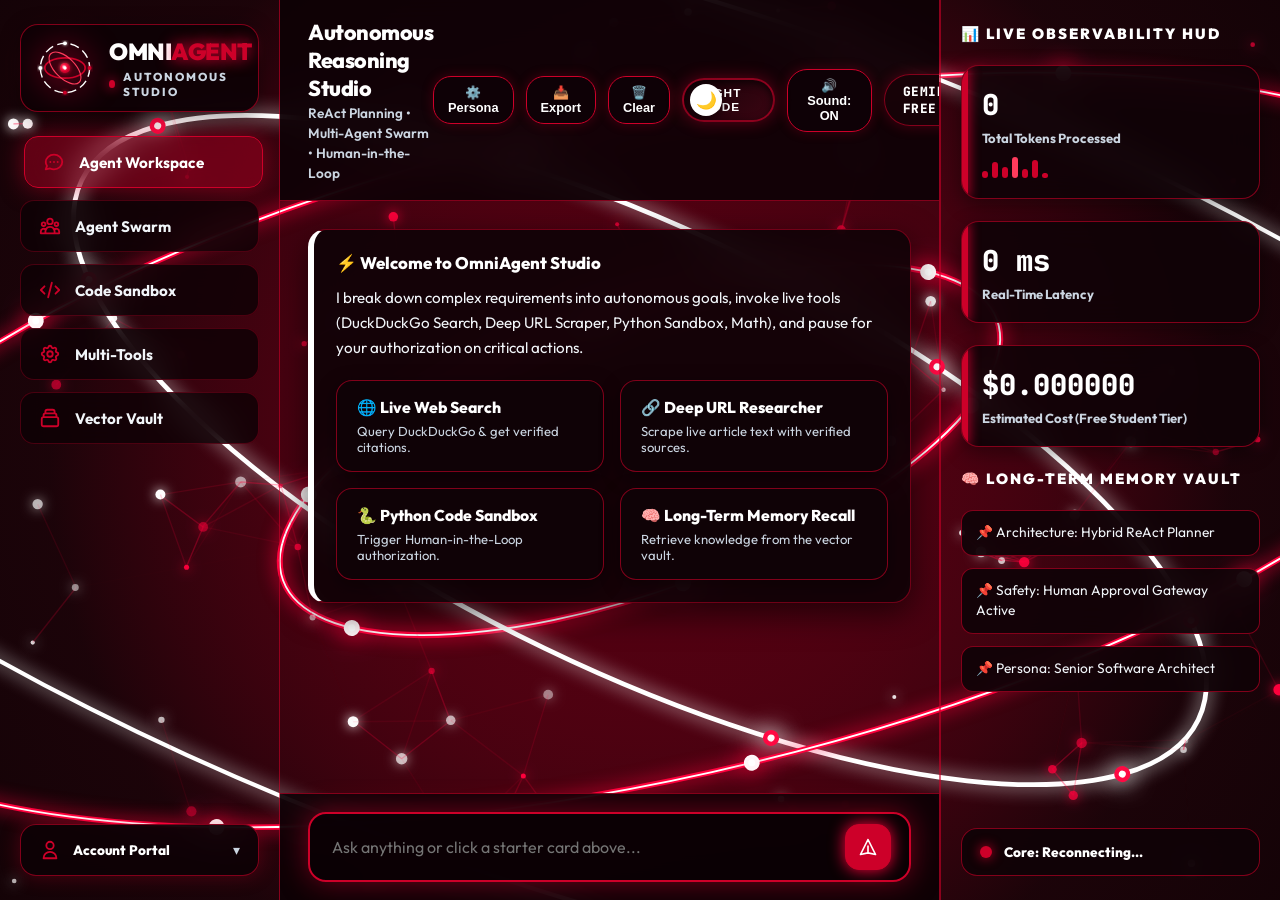
==== static/index.html @ 6c9639a3 "feat: separate dedicated login/signup pages, protect logo text, and add sidebar account popover" ====
<!DOCTYPE html>
<html lang="en">
<head>
    <meta charset="UTF-8">
    <meta name="viewport" content="width=device-width, initial-scale=1.0, maximum-scale=1.0, user-scalable=no">
    <title>OmniAgent — Autonomous Agentic Studio</title>
    <meta name="description" content="Next-Gen Autonomous Agentic AI Workspace in Cherry Red & Pure White">
    <link rel="preconnect" href="https://fonts.googleapis.com">
    <link rel="preconnect" href="https://fonts.gstatic.com" crossorigin>
    <link href="https://fonts.googleapis.com/css2?family=Inter:wght@400;500;600;700&family=JetBrains+Mono:wght@500;700&family=Outfit:wght@600;700;800;900&display=swap" rel="stylesheet">
    <link rel="stylesheet" href="/static/css/style.css">
</head>
<body>
    <div class="app-container">
        <!-- Left Sidebar Navigation -->
        <aside class="sidebar-nav" id="sidebar-nav">
            <div id="brand-logo-container" onclick="showSection('chat')" style="cursor:pointer;"></div>
            
            <ul class="nav-links">
                <li class="nav-item active" id="nav-chat" onclick="showSection('chat')">
                    <svg fill="none" stroke="currentColor" viewBox="0 0 24 24"><path stroke-linecap="round" stroke-linejoin="round" stroke-width="2" d="M8 12h.01M12 12h.01M16 12h.01M21 12c0 4.418-4.03 8-9 8a9.863 9.863 0 01-4.255-.949L3 20l1.395-3.72C3.512 15.042 3 13.574 3 12c0-4.418 4.03-8 9-8s9 3.582 9 8z"></path></svg>
                    <span>Agent Workspace</span>
                </li>
                <li class="nav-item" id="nav-swarm" onclick="showSection('swarm')">
                    <svg fill="none" stroke="currentColor" viewBox="0 0 24 24"><path stroke-linecap="round" stroke-linejoin="round" stroke-width="2" d="M17 20h5v-2a3 3 0 00-5.356-1.857M17 20H7m10 0v-2c0-.656-.126-1.283-.356-1.857M7 20H2v-2a3 3 0 015.356-1.857M7 20v-2c0-.656.126-1.283.356-1.857m0 0a5.002 5.002 0 019.288 0M15 7a3 3 0 11-6 0 3 3 0 016 0zm6 3a2 2 0 11-4 0 2 2 0 014 0zM7 10a2 2 0 11-4 0 2 2 0 014 0z"></path></svg>
                    <span>Agent Swarm</span>
                </li>
                <li class="nav-item" id="nav-code" onclick="showSection('code')">
                    <svg fill="none" stroke="currentColor" viewBox="0 0 24 24"><path stroke-linecap="round" stroke-linejoin="round" stroke-width="2" d="M10 20l4-16m4 4l4 4-4 4M6 16l-4-4 4-4"></path></svg>
                    <span>Code Sandbox</span>
                </li>
                <li class="nav-item" id="nav-tools" onclick="showSection('tools')">
                    <svg fill="none" stroke="currentColor" viewBox="0 0 24 24"><path stroke-linecap="round" stroke-linejoin="round" stroke-width="2" d="M10.325 4.317c.426-1.756 2.924-1.756 3.35 0a1.724 1.724 0 002.573 1.066c1.543-.94 3.31.826 2.37 2.37a1.724 1.724 0 001.065 2.572c1.756.426 1.756 2.924 0 3.35a1.724 1.724 0 00-1.066 2.573c.94 1.543-.826 3.31-2.37 2.37a1.724 1.724 0 00-2.572 1.065c-.426 1.756-2.924 1.756-3.35 0a1.724 1.724 0 00-2.573-1.066c-1.543.94-3.31-.826-2.37-2.37a1.724 1.724 0 00-1.065-2.572c-1.756-.426-1.756-2.924 0-3.35a1.724 1.724 0 001.066-2.573c-.94-1.543.826-3.31 2.37-2.37.996.608 2.296.07 2.572-1.065z"></path><path stroke-linecap="round" stroke-linejoin="round" stroke-width="2" d="M15 12a3 3 0 11-6 0 3 3 0 016 0z"></path></svg>
                    <span>Multi-Tools</span>
                </li>
                <li class="nav-item" id="nav-memory" onclick="showSection('memory')">
                    <svg fill="none" stroke="currentColor" viewBox="0 0 24 24"><path stroke-linecap="round" stroke-linejoin="round" stroke-width="2" d="M19 11H5m14 0a2 2 0 012 2v6a2 2 0 01-2 2H5a2 2 0 01-2-2v-6a2 2 0 012-2m14 0V9a2 2 0 00-2-2M5 11V9a2 2 0 012-2m0 0V5a2 2 0 012-2h6a2 2 0 012 2v2M7 7h10"></path></svg>
                    <span>Vector Vault</span>
                </li>
            </ul>

            <!-- 👤 Account Popover Gateway (Placed where Core: Ready was) -->
            <div class="account-gateway-wrapper">
                <div class="agent-status-badge account-badge" onclick="toggleAccountMenu()" title="Account & Authentication Gateway">
                    <svg class="account-svg-icon" fill="none" stroke="currentColor" viewBox="0 0 24 24"><path stroke-linecap="round" stroke-linejoin="round" stroke-width="2" d="M16 7a4 4 0 11-8 0 4 4 0 018 0zM12 14a7 7 0 00-7 7h14a7 7 0 00-7-7z"></path></svg>
                    <span class="status-text" id="sidebar-auth-text">Account Portal</span>
                    <span class="account-chevron">▾</span>
                </div>
                <div class="account-popover-menu" id="account-popover">
                    <a href="/login" class="account-popover-item">
                        <svg width="18" height="18" fill="none" stroke="currentColor" viewBox="0 0 24 24"><path stroke-linecap="round" stroke-linejoin="round" stroke-width="2" d="M11 16l-4-4m0 0l4-4m-4 4h14m-5 4v1a3 3 0 01-3 3H6a3 3 0 01-3-3V7a3 3 0 013-3h7a3 3 0 013 3v1"></path></svg>
                        <span>Sign In</span>
                    </a>
                    <a href="/signup" class="account-popover-item">
                        <svg width="18" height="18" fill="none" stroke="currentColor" viewBox="0 0 24 24"><path stroke-linecap="round" stroke-linejoin="round" stroke-width="2" d="M18 9v3m0 0v3m0-3h3m-3 0h-3m-2-5a4 4 0 11-8 0 4 4 0 018 0zM3 20a6 6 0 0112 0v1H3v-1z"></path></svg>
                        <span>Create Account</span>
                    </a>
                </div>
            </div>
        </aside>

        <!-- Center Workspace -->
        <main class="main-workspace">
            <header class="workspace-header">
                <div class="header-title-block">
                    <h1 id="view-title">Autonomous Reasoning Studio</h1>
                    <span class="header-subtitle" id="view-subtitle">ReAct Planning • Multi-Agent Swarm • Human-in-the-Loop</span>
                </div>
                
                <div class="header-controls">
                    <!-- Persona Modal Trigger -->
                    <button class="btn-action-header" id="btn-settings-modal" onclick="toggleSettingsModal()" title="Configure Agent Persona & Creativity">
                        ⚙️ Persona
                    </button>

                    <!-- Export Trajectory Dropdown -->
                    <div class="export-dropdown-wrapper">
                        <button class="btn-action-header" id="btn-export-menu" onclick="toggleExportMenu()" title="Export Session Trajectory">
                            📥 Export
                        </button>
                        <div class="export-menu-dropdown" id="export-dropdown">
                            <div class="export-opt" onclick="exportSession('md')">📄 Markdown (.md)</div>
                            <div class="export-opt" onclick="exportSession('json')">📊 Telemetry (.json)</div>
                        </div>
                    </div>

                    <!-- Clear Session Button -->
                    <button class="btn-action-header" id="btn-clear-session" onclick="clearSession()" title="Clear Current Chat Session">
                        🗑️ Clear
                    </button>

                    <!-- 3D Luxury Slider Switcher -->
                    <button class="theme-switch-btn" id="theme-slider-btn" type="button" onclick="toggleTheme()" title="Toggle Day / Night Mode">
                        <span class="switch-label-night">NIGHT MODE</span>
                        <span class="switch-label-day">DAY MODE</span>
                        <div class="switch-knob" id="switch-knob-icon">🌙</div>
                    </button>

                    <button class="btn-sound-toggle" id="btn-sound" onclick="toggleAudio()" title="Toggle Soft Tap Sound FX">
                        🔊 Sound: ON
                    </button>
                    
                    <!-- Clean High-Contrast Pill -->
                    <div class="model-pill">GEMINI-CORE / FREE TIER</div>
                </div>
            </header>

            <!-- 1. Chat Workspace View -->
            <div class="chat-canvas view-section" id="chat-section">
                <div class="step-card goal">
                    <div class="step-header">
                        <span class="step-title">⚡ Welcome to OmniAgent Studio</span>
                    </div>
                    <div class="step-content">I break down complex requirements into autonomous goals, invoke live tools (DuckDuckGo Search, Deep URL Scraper, Python Sandbox, Math), and pause for your authorization on critical actions.</div>
                    
                    <!-- Quick Starter Prompts -->
                    <div class="quick-prompts-grid">
                        <div class="prompt-chip" onclick="quickRun('Search latest trends in quantum computing')">
                            <span class="prompt-title">🌐 Live Web Search</span>
                            <span class="prompt-desc">Query DuckDuckGo & get verified citations.</span>
                        </div>
                        <div class="prompt-chip" onclick="quickRun('Research url: https://pydantic.dev/articles/llm-intro')">
                            <span class="prompt-title">🔗 Deep URL Researcher</span>
                            <span class="prompt-desc">Scrape live article text with verified sources.</span>
                        </div>
                        <div class="prompt-chip" onclick="quickRun('Run python code to calculate squares of numbers')">
                            <span class="prompt-title">🐍 Python Code Sandbox</span>
                            <span class="prompt-desc">Trigger Human-in-the-Loop authorization.</span>
                        </div>
                        <div class="prompt-chip" onclick="quickRun('What are the architectural capabilities of OmniAgent?')">
                            <span class="prompt-title">🧠 Long-Term Memory Recall</span>
                            <span class="prompt-desc">Retrieve knowledge from the vector vault.</span>
                        </div>
                    </div>
                </div>
            </div>

            <!-- 2. Multi-Agent Swarm View -->
            <div class="swarm-canvas view-section" id="swarm-section" style="display:none;">
                <div class="tools-header-banner">
                    <h2>🤖 Autonomous Sub-Agent Swarm (Project #09)</h2>
                    <p>Three specialized AI agents collaborating in a decentralized debate & execution cluster.</p>
                </div>
                
                <div class="swarm-grid">
                    <div class="swarm-card" id="agent-card-scout">
                        <div class="swarm-avatar">🕵️</div>
                        <div class="swarm-info">
                            <h3>Scout Agent</h3>
                            <span class="swarm-role">RAG & Live Web Intelligence</span>
                            <p>Scours external knowledge bases and queries live web search endpoints with citation verification.</p>
                            <div class="swarm-status-badge">Status: <span class="badge-status-text">Standby</span></div>
                        </div>
                    </div>

                    <div class="swarm-card" id="agent-card-compute">
                        <div class="swarm-avatar">⚙️</div>
                        <div class="swarm-info">
                            <h3>Compute Agent</h3>
                            <span class="swarm-role">Execution & Mathematical Engine</span>
                            <p>Executes safe sandboxed Python scripts, algorithms, and precision mathematical formulas.</p>
                            <div class="swarm-status-badge">Status: <span class="badge-status-text">Standby</span></div>
                        </div>
                    </div>

                    <div class="swarm-card" id="agent-card-critic">
                        <div class="swarm-avatar">🛡️</div>
                        <div class="swarm-info">
                            <h3>Safety Critic</h3>
                            <span class="swarm-role">Hallucination Gate & Human Approval</span>
                            <p>Reviews synthesized outputs for strict factuality and triggers Human-in-the-Loop authorization.</p>
                            <div class="swarm-status-badge">Status: <span class="badge-status-text">Standby</span></div>
                        </div>
                    </div>
                </div>
            </div>

            <!-- 3. Code Sandbox Interactive View -->
            <div class="code-canvas view-section" id="code-section" style="display:none;">
                <div class="tools-header-banner">
                    <h2>🐍 Interactive Python Sandbox & REPL</h2>
                    <p>Execute safe Python code algorithms, inspect console outputs in real-time, or ask OmniAgent to refactor.</p>
                </div>

                <div class="code-editor-card">
                    <div class="code-editor-header">
                        <div class="code-templates-bar">
                            <span class="code-template-label">Templates:</span>
                            <button class="btn-template-chip" onclick="loadCodeTemplate('fibonacci')">Fibonacci Sequence</button>
                            <button class="btn-template-chip" onclick="loadCodeTemplate('primes')">Prime Numbers</button>
                            <button class="btn-template-chip" onclick="loadCodeTemplate('matrix')">Matrix Simulation</button>
                        </div>
                        <div class="code-header-actions">
                            <button class="btn-tool-subtle" onclick="copySandboxCode()">📋 Copy</button>
                            <button class="btn-tool-subtle" onclick="clearSandboxCode()">🧹 Clear</button>
                        </div>
                    </div>

                    <textarea id="sandbox-code-input" class="code-textarea" spellcheck="false" placeholder="# Write Python code here...
def compute_squares(n):
    return [i**2 for i in range(1, n+1)]

print(compute_squares(10))"></textarea>

                    <div class="code-actions-footer">
                        <button class="btn-run-code" onclick="executeSandboxCode()">
                            <span>▶️ Run Code</span>
                        </button>
                        <button class="btn-agent-optimize" onclick="sendCodeToAgent()">
                            <span>🤖 Ask Agent to Refactor</span>
                        </button>
                        <span id="code-latency-badge" class="code-latency-badge">Latency: 0 ms</span>
                    </div>
                </div>

                <!-- Live Output Console -->
                <div class="code-output-card">
                    <div class="code-output-header">
                        <span>📟 Execution Console Output (stdout)</span>
                        <span id="code-status-pill" class="code-status-pill">Ready</span>
                    </div>
                    <pre id="sandbox-console-output" class="code-console-body">Press '▶️ Run Code' to execute your Python script...</pre>
                </div>
            </div>

            <!-- 4. Multi-Tools Registry View -->
            <div class="tools-canvas view-section" id="tools-section" style="display:none;">
                <div class="tools-header-banner">
                    <h2>🛠️ Active Dynamic Tool Registry</h2>
                    <p>Live capability-based execution tools available to the autonomous agent.</p>
                </div>
                <div class="tools-grid" id="tools-grid-list"></div>
            </div>

            <!-- 5. Vector Vault Memory View -->
            <div class="memory-canvas view-section" id="memory-section" style="display:none;">
                <div class="memory-header-banner">
                    <h2>🧠 Long-Term Semantic Vector Vault</h2>
                    <p>Persistent facts and document knowledge recalled during ReAct reasoning.</p>
                </div>

                <div class="dropzone-card" id="vault-dropzone" onclick="document.getElementById('vault-file-input').click()">
                    <input type="file" id="vault-file-input" style="display:none;" accept=".txt,.md,.json,.csv,.py,.pdf" onchange="handleFileUpload(event)">
                    <div class="dropzone-icon">📂</div>
                    <div class="dropzone-title">Drag & Drop Documents Here to Index Knowledge</div>
                    <div class="dropzone-subtitle">Supports <code>.txt</code>, <code>.md</code>, <code>.json</code>, <code>.csv</code>, <code>.py</code> • Auto-Chunked & Vector Indexed</div>
                </div>
                
                <div class="memory-input-card">
                    <h3>➕ Store New Fact Manually</h3>
                    <div class="memory-form">
                        <input type="text" id="mem-new-tag" placeholder="Tag (e.g. UserGoal, Preference)..." class="mem-input-tag">
                        <input type="text" id="mem-new-text" placeholder="Fact content to store in long-term memory..." class="mem-input-text">
                        <button class="btn-approve" onclick="saveNewMemory()">Store Fact</button>
                    </div>
                </div>

                <div class="vault-items-grid" id="vault-items-grid"></div>
            </div>

            <!-- Input Bar -->
            <div class="input-dock">
                <div class="input-wrapper">
                    <input type="text" id="user-input" class="input-box" placeholder="Ask anything or click a starter card above..." autofocus>
                    <button id="btn-send" class="btn-send" title="Send Request">
                        <svg width="20" height="20" fill="none" stroke="currentColor" viewBox="0 0 24 24"><path stroke-linecap="round" stroke-linejoin="round" stroke-width="2" d="M12 19l9 2-9-18-9 18 9-2zm0 0v-8"></path></svg>
                    </button>
                </div>
            </div>
        </main>

        <!-- Right Observability HUD Panel -->
        <aside class="metrics-panel" id="metrics-panel">
            <div class="panel-section-title">📊 Live Observability HUD</div>
            
            <div class="metric-card">
                <div class="metric-val" id="metric-tokens">0</div>
                <div class="metric-label">Total Tokens Processed</div>
                <div class="cyber-wave-container">
                    <div class="wave-bar"></div>
                    <div class="wave-bar"></div>
                    <div class="wave-bar"></div>
                    <div class="wave-bar"></div>
                    <div class="wave-bar"></div>
                    <div class="wave-bar"></div>
                    <div class="wave-bar"></div>
                </div>
            </div>

            <div class="metric-card">
                <div class="metric-val" id="metric-latency">0 ms</div>
                <div class="metric-label">Real-Time Latency</div>
            </div>

            <div class="metric-card">
                <div class="metric-val" id="metric-cost">$0.000000</div>
                <div class="metric-label">Estimated Cost (Free Student Tier)</div>
            </div>

            <div class="panel-section-title">🧠 Long-Term Memory Vault</div>
            <div class="memory-chip-list" id="memory-chip-list">
                <div class="memory-chip">📌 Architecture: Hybrid ReAct Planner</div>
                <div class="memory-chip">📌 Safety: Human Approval Gateway Active</div>
                <div class="memory-chip">📌 Persona: Senior Software Architect</div>
            </div>

            <!-- ⚡ Core: Ready Status Badge (Relocated to Right Panel) -->
            <div class="agent-status-badge panel-bottom-status" onclick="runDiagnostics()" title="Click to test System Health & Latency">
                <div class="status-dot"></div>
                <span class="status-text">Core: Ready</span>
            </div>
        </aside>
    </div>

    <!-- Settings & Persona Modal -->
    <div class="settings-modal-backdrop" id="settings-modal" onclick="closeSettingsModal(event)">
        <div class="settings-modal-card" onclick="event.stopPropagation()">
            <div class="settings-header">
                <h2>⚙️ Agent Persona & Reasoning Controller</h2>
                <button class="btn-close-modal" onclick="toggleSettingsModal()">✕</button>
            </div>
            
            <div class="settings-body">
                <div class="settings-field">
                    <label>🎭 Active Agent Persona</label>
                    <select id="persona-select" class="settings-select" onchange="updatePersonaSetting()">
                        <option value="architect">Senior Software Architect (Clean Architecture & Code)</option>
                        <option value="scientist">Research Scientist (Deep Analysis & Grounded Citations)</option>
                        <option value="auditor">Cybersecurity Auditor (Strict Safety & Vulnerability Scrutiny)</option>
                    </select>
                </div>

                <div class="settings-field">
                    <label>🌡️ Reasoning Temperature: <span id="temp-val-label">0.7</span></label>
                    <input type="range" id="temp-slider" min="0.0" max="1.0" step="0.1" value="0.7" class="settings-slider" oninput="document.getElementById('temp-val-label').textContent = this.value">
                </div>

                <div class="settings-field">
                    <label>⚡ Active Model Engine</label>
                    <div class="settings-info-pill">Gemini-Core High-Throughput Free Tier (Active)</div>
                </div>
            </div>

            <div class="settings-footer">
                <button class="btn-approve" onclick="saveSettings()">Save & Apply</button>
            </div>
        </div>
    </div>

    <!-- Mobile Navigation -->
    <nav class="mobile-nav-bar">
        <button class="mobile-nav-btn active" id="mob-btn-chat" onclick="showSection('chat')">
            <svg width="22" height="22" fill="none" stroke="currentColor" viewBox="0 0 24 24"><path stroke-linecap="round" stroke-linejoin="round" stroke-width="2" d="M8 12h.01M12 12h.01M16 12h.01M21 12c0 4.418-4.03 8-9 8a9.863 9.863 0 01-4.255-.949L3 20l1.395-3.72C3.512 15.042 3 13.574 3 12c0-4.418 4.03-8 9-8s9 3.582 9 8z"></path></svg>
            <span>Workspace</span>
        </button>
        <button class="mobile-nav-btn" onclick="showSection('swarm')">
            <svg width="22" height="22" fill="none" stroke="currentColor" viewBox="0 0 24 24"><path stroke-linecap="round" stroke-linejoin="round" stroke-width="2" d="M17 20h5v-2a3 3 0 00-5.356-1.857M17 20H7m10 0v-2c0-.656-.126-1.283-.356-1.857M7 20H2v-2a3 3 0 015.356-1.857M7 20v-2c0-.656.126-1.283.356-1.857m0 0a5.002 5.002 0 019.288 0M15 7a3 3 0 11-6 0 3 3 0 016 0zm6 3a2 2 0 11-4 0 2 2 0 014 0zM7 10a2 2 0 11-4 0 2 2 0 014 0z"></path></svg>
            <span>Swarm</span>
        </button>
        <button class="mobile-nav-btn" onclick="showSection('code')">
            <svg width="22" height="22" fill="none" stroke="currentColor" viewBox="0 0 24 24"><path stroke-linecap="round" stroke-linejoin="round" stroke-width="2" d="M10 20l4-16m4 4l4 4-4 4M6 16l-4-4 4-4"></path></svg>
            <span>Code</span>
        </button>
        <button class="mobile-nav-btn" onclick="showSection('tools')">
            <svg width="22" height="22" fill="none" stroke="currentColor" viewBox="0 0 24 24"><path stroke-linecap="round" stroke-linejoin="round" stroke-width="2" d="M10.325 4.317c.426-1.756 2.924-1.756 3.35 0a1.724 1.724 0 002.573 1.066c1.543-.94 3.31.826 2.37 2.37a1.724 1.724 0 001.065 2.572c1.756.426 1.756 2.924 0 3.35a1.724 1.724 0 00-1.066 2.573c.94 1.543-.826 3.31-2.37 2.37a1.724 1.724 0 00-2.572 1.065c-.426 1.756-2.924 1.756-3.35 0a1.724 1.724 0 00-2.573-1.066c-1.543.94-3.31-.826-2.37-2.37a1.724 1.724 0 00-1.065-2.572c-1.756-.426-1.756-2.924 0-3.35a1.724 1.724 0 001.066-2.573c-.94-1.543.826-3.31 2.37-2.37.996.608 2.296.07 2.572-1.065z"></path><path stroke-linecap="round" stroke-linejoin="round" stroke-width="2" d="M15 12a3 3 0 11-6 0 3 3 0 016 0z"></path></svg>
            <span>Tools</span>
        </button>
        <button class="mobile-nav-btn" onclick="showSection('memory')">
            <svg width="22" height="22" fill="none" stroke="currentColor" viewBox="0 0 24 24"><path stroke-linecap="round" stroke-linejoin="round" stroke-width="2" d="M19 11H5m14 0a2 2 0 012 2v6a2 2 0 01-2 2H5a2 2 0 01-2-2v-6a2 2 0 012-2m14 0V9a2 2 0 00-2-2M5 11V9a2 2 0 012-2m0 0V5a2 2 0 012-2h6a2 2 0 012 2v2M7 7h10"></path></svg>
            <span>Vault</span>
        </button>
    </nav>

    <!-- Scripts -->
    <script src="/static/js/background.js"></script>
    <script src="/static/js/logo.js"></script>
    <script src="/static/js/app.js"></script>
</body>
</html>
---- static/css/style.css ----
:root {
    --cherry-red: #cd0029;
    --cherry-glow: #ff003c;
    --cherry-subtle: rgba(205, 0, 41, 0.22);
    --cherry-border: rgba(205, 0, 41, 0.6);
    --white: #ffffff;
    --white-muted: #f1f5f9;
    --white-subtle: #cbd5e1;
    --bg-dark: #050102;
    --surface-glass: rgba(14, 2, 6, 0.9);
    --surface-card: rgba(16, 3, 7, 0.92);
    --border-glass: rgba(205, 0, 41, 0.5);
    --text-main: #ffffff;
    --text-muted-theme: #f1f5f9;
    --input-bg: rgba(10, 1, 4, 0.85);
    --font-sans: 'Outfit', 'Inter', -apple-system, sans-serif;
    --font-mono: 'JetBrains Mono', monospace;
}

/* ☀️ Crisp Pure White Light Mode */
body.light-theme {
    --bg-dark: #ffffff;
    --surface-glass: rgba(255, 255, 255, 0.95);
    --surface-card: rgba(255, 255, 255, 0.95);
    --border-glass: rgba(205, 0, 41, 0.35);
    --cherry-border: rgba(205, 0, 41, 0.45);
    --cherry-subtle: rgba(255, 220, 228, 0.8);
    --white: #0f172a;
    --white-muted: #1e293b;
    --white-subtle: #64748b;
    --text-main: #0f172a;
    --text-muted-theme: #334155;
    --input-bg: #ffffff;
    background-color: #ffffff !important;
    color: #0f172a !important;
}

/* Header & Dock Protection */
body.light-theme .workspace-header {
    background: rgba(255, 255, 255, 0.95) !important;
    backdrop-filter: blur(20px) !important;
    -webkit-backdrop-filter: blur(20px) !important;
    border-bottom: 1.5px solid rgba(205, 0, 41, 0.35) !important;
}

body.light-theme .input-dock {
    background: rgba(255, 255, 255, 0.95) !important;
    backdrop-filter: blur(20px) !important;
    -webkit-backdrop-filter: blur(20px) !important;
    border-top: 1.5px solid rgba(205, 0, 41, 0.35) !important;
}

body.light-theme .sidebar-nav,
body.light-theme .metrics-panel,
body.light-theme .main-workspace {
    background: transparent !important;
    border-color: rgba(205, 0, 41, 0.35) !important;
}

/* Sidebar Nav Items in Light Mode */
body.light-theme .nav-item {
    background: #ffffff !important;
    color: #0f172a !important;
    border: 1.5px solid rgba(205, 0, 41, 0.25) !important;
    box-shadow: 0 4px 14px rgba(0, 0, 0, 0.04) !important;
}

body.light-theme .nav-item:hover,
body.light-theme .nav-item.active {
    background: rgba(255, 222, 230, 0.95) !important;
    color: #cd0029 !important;
    border-color: #cd0029 !important;
    box-shadow: 0 0 20px rgba(205, 0, 41, 0.25) !important;
}

body.light-theme .btn-sound-toggle,
body.light-theme .btn-action-header {
    background: #ffffff !important;
    color: #0f172a !important;
    border: 1.5px solid rgba(205, 0, 41, 0.45) !important;
    box-shadow: 0 2px 10px rgba(205, 0, 41, 0.1) !important;
}

body.light-theme .btn-sound-toggle:hover,
body.light-theme .btn-action-header:hover {
    background: #cd0029 !important;
    color: #ffffff !important;
}

body.light-theme .export-menu-dropdown {
    background: #ffffff !important;
    border-color: rgba(205, 0, 41, 0.4) !important;
    box-shadow: 0 10px 30px rgba(205, 0, 41, 0.2) !important;
}

body.light-theme .export-opt {
    color: #0f172a !important;
}

body.light-theme .export-opt:hover {
    background: rgba(255, 222, 230, 0.9) !important;
    color: #cd0029 !important;
}

body.light-theme .step-card,
body.light-theme .prompt-chip,
body.light-theme .metric-card,
body.light-theme .tool-card-box,
body.light-theme .vault-card-box,
body.light-theme .swarm-card,
body.light-theme .tools-header-banner,
body.light-theme .memory-header-banner,
body.light-theme .memory-input-card,
body.light-theme .memory-chip,
body.light-theme .agent-status-badge,
body.light-theme .code-editor-card,
body.light-theme .code-output-card,
body.light-theme .dropzone-card,
body.light-theme .settings-modal-card {
    background: rgba(255, 255, 255, 0.98) !important;
    border-color: rgba(205, 0, 41, 0.4) !important;
    box-shadow: 0 6px 24px rgba(205, 0, 41, 0.1) !important;
}

body.light-theme .settings-select {
    background: #ffffff !important;
    color: #0f172a !important;
}

body.light-theme .settings-header h2,
body.light-theme .settings-field label {
    color: #0f172a !important;
}

body.light-theme .dropzone-card {
    border: 2px dashed rgba(205, 0, 41, 0.5) !important;
    background: rgba(255, 245, 247, 0.8) !important;
}

body.light-theme .code-textarea {
    background: #ffffff !important;
    color: #0f172a !important;
    border-color: rgba(205, 0, 41, 0.35) !important;
}

body.light-theme .code-console-body {
    background: #f8fafc !important;
    color: #0f172a !important;
}

body.light-theme .btn-template-chip {
    background: #ffffff !important;
    color: #0f172a !important;
    border-color: rgba(205, 0, 41, 0.35) !important;
}

body.light-theme .swarm-status-badge {
    background: rgba(205, 0, 41, 0.08) !important;
    border: 1.5px solid rgba(205, 0, 41, 0.35) !important;
    color: #cd0029 !important;
}

body.light-theme .badge-status-text {
    color: #cd0029 !important;
}

body.light-theme .step-title,
body.light-theme .prompt-title,
body.light-theme .tool-name,
body.light-theme .metric-val,
body.light-theme .panel-section-title,
body.light-theme .header-title-block h1,
body.light-theme .brand-main,
body.light-theme .status-text,
body.light-theme .tools-header-banner h2,
body.light-theme .memory-header-banner h2,
body.light-theme .memory-input-card h3,
body.light-theme .swarm-info h3,
body.light-theme .vault-tag,
body.light-theme .code-output-header span,
body.light-theme .dropzone-title {
    color: #0f172a !important;
}

body.light-theme .step-content,
body.light-theme .prompt-desc,
body.light-theme .tool-desc,
body.light-theme .vault-text,
body.light-theme .metric-label,
body.light-theme .header-subtitle,
body.light-theme .swarm-info p,
body.light-theme .tools-header-banner p,
body.light-theme .memory-header-banner p,
body.light-theme .dropzone-subtitle {
    color: #334155 !important;
}

body.light-theme .model-pill {
    background: #ffffff !important;
    color: #0f172a !important;
    border: 1.5px solid rgba(205, 0, 41, 0.4) !important;
    box-shadow: 0 0 14px rgba(205, 0, 41, 0.1) !important;
}

body.light-theme .input-wrapper {
    background: #ffffff !important;
    border-color: #cd0029 !important;
    box-shadow: 0 0 20px rgba(205, 0, 41, 0.25) !important;
}

body.light-theme .input-box {
    color: #0f172a !important;
}

* {
    margin: 0;
    padding: 0;
    box-sizing: border-box;
    -webkit-tap-highlight-color: transparent;
}

body {
    font-family: var(--font-sans);
    background-color: var(--bg-dark);
    color: var(--text-main);
    overflow: hidden;
    height: 100vh;
    width: 100vw;
    transition: background-color 0.3s ease, color 0.3s ease;
}

#ambient-canvas {
    position: fixed;
    top: 0;
    left: 0;
    width: 100vw;
    height: 100vh;
    z-index: 0;
    pointer-events: all;
}

/* 3-Column Layout */
.app-container {
    position: relative;
    z-index: 10;
    display: grid;
    grid-template-columns: 280px 1fr 340px;
    height: 100vh;
    background: transparent;
}

/* Left Sidebar */
.sidebar-nav {
    background: transparent;
    border-right: 1.5px solid var(--cherry-border);
    display: flex;
    flex-direction: column;
    padding: 24px 20px;
    gap: 24px;
}

/* 🛡️ Protected Top-Left Logo Blur Shield (No orbital line collision!) */
.omni-brand-core {
    display: flex;
    align-items: center;
    gap: 16px;
    background: rgba(14, 2, 6, 0.94);
    border: 1.5px solid var(--cherry-border);
    border-radius: 18px;
    padding: 12px 16px;
    backdrop-filter: blur(20px);
    -webkit-backdrop-filter: blur(20px);
    box-shadow: 0 4px 20px rgba(0, 0, 0, 0.4);
    transition: transform 0.2s ease;
}

body.light-theme .omni-brand-core {
    background: rgba(255, 255, 255, 0.96) !important;
    border-color: rgba(205, 0, 41, 0.4) !important;
    box-shadow: 0 4px 20px rgba(205, 0, 41, 0.12) !important;
}

.omni-brand-core:hover {
    transform: scale(1.02);
}

.gyro-logo-wrapper {
    position: relative;
    width: 56px;
    height: 56px;
    display: flex;
    align-items: center;
    justify-content: center;
    filter: drop-shadow(0 0 16px var(--cherry-glow));
    transition: transform 0.3s ease;
}

.spin-slow-cw {
    transform-origin: 50% 50%;
    animation: svgSpin 12s linear infinite;
}

.spin-fast-ccw {
    transform-origin: 50% 50%;
    animation: svgSpinReverse 6s linear infinite;
}

.spin-tilt-cw {
    transform-origin: 50% 50%;
    transform: rotate(45deg);
    animation: svgSpin 4s linear infinite;
}

@keyframes svgSpin { 100% { transform: rotate(360deg); } }
@keyframes svgSpinReverse { 100% { transform: rotate(-360deg); } }

.brand-main {
    font-size: 1.45rem;
    font-weight: 900;
    letter-spacing: -0.5px;
    color: var(--text-main);
}

.cherry-text {
    color: var(--cherry-red);
    text-shadow: 0 0 16px var(--cherry-glow);
}

.brand-sub {
    font-size: 0.72rem;
    font-weight: 800;
    color: var(--white-subtle);
    letter-spacing: 2px;
    display: flex;
    align-items: center;
    gap: 8px;
    margin-top: 3px;
}

.pulse-live {
    width: 8px;
    height: 8px;
    border-radius: 50%;
    background: var(--cherry-red);
    box-shadow: 0 0 12px var(--cherry-glow);
    animation: pulse 1.5s infinite;
}

@keyframes pulse {
    0%, 100% { opacity: 1; transform: scale(1); }
    50% { opacity: 0.3; transform: scale(0.7); }
}

.nav-links {
    list-style: none;
    display: flex;
    flex-direction: column;
    gap: 12px;
}

.nav-item {
    display: flex;
    align-items: center;
    gap: 14px;
    padding: 14px 18px;
    border-radius: 14px;
    color: var(--text-muted-theme);
    font-size: 0.95rem;
    font-weight: 700;
    cursor: pointer;
    transition: all 0.25s ease;
    border: 1.5px solid rgba(205, 0, 41, 0.3);
    background: rgba(14, 2, 6, 0.82);
    backdrop-filter: blur(16px);
    -webkit-backdrop-filter: blur(16px);
}

.nav-item:hover, .nav-item.active {
    color: var(--white);
    background: rgba(205, 0, 41, 0.4);
    border-color: var(--cherry-red);
    box-shadow: 0 0 24px rgba(205, 0, 41, 0.5);
    transform: translateX(4px);
}

.nav-item svg {
    width: 22px;
    height: 22px;
    color: var(--cherry-red);
}

/* 👤 Bottom Left Account Popover Badge */
.account-gateway-wrapper {
    margin-top: auto;
    position: relative;
}

.account-badge {
    background: rgba(14, 2, 6, 0.92);
    border: 1.5px solid var(--cherry-border);
    border-radius: 16px;
    padding: 14px 18px;
    display: flex;
    align-items: center;
    gap: 12px;
    cursor: pointer;
    backdrop-filter: blur(16px);
    -webkit-backdrop-filter: blur(16px);
    box-shadow: 0 0 20px rgba(205, 0, 41, 0.3);
    transition: all 0.25s ease;
}

body.light-theme .account-badge {
    background: #ffffff !important;
    border-color: rgba(205, 0, 41, 0.4) !important;
}

.account-badge:hover {
    border-color: var(--cherry-red);
    box-shadow: 0 0 24px var(--cherry-glow);
    transform: translateY(-2px);
}

.account-svg-icon {
    width: 22px;
    height: 22px;
    color: var(--cherry-red);
}

.account-chevron {
    margin-left: auto;
    font-size: 0.9rem;
    color: var(--white-subtle);
}

.account-popover-menu {
    position: absolute;
    bottom: calc(100% + 10px);
    left: 0;
    width: 100%;
    background: rgba(14, 2, 6, 0.96);
    border: 1.5px solid var(--cherry-red);
    border-radius: 16px;
    padding: 8px;
    display: none;
    flex-direction: column;
    gap: 6px;
    box-shadow: 0 10px 32px rgba(0, 0, 0, 0.8), 0 0 24px rgba(205, 0, 41, 0.4);
    z-index: 100;
}

body.light-theme .account-popover-menu {
    background: #ffffff !important;
    border-color: rgba(205, 0, 41, 0.5) !important;
    box-shadow: 0 10px 30px rgba(205, 0, 41, 0.2) !important;
}

.account-popover-menu.show {
    display: flex;
}

.account-popover-item {
    display: flex;
    align-items: center;
    gap: 12px;
    padding: 10px 14px;
    border-radius: 10px;
    color: var(--text-main);
    text-decoration: none;
    font-size: 0.88rem;
    font-weight: 700;
    transition: all 0.2s ease;
}

.account-popover-item svg {
    color: var(--cherry-red);
}

.account-popover-item:hover {
    background: var(--cherry-subtle);
    color: var(--cherry-glow);
    transform: translateX(4px);
}

/* ⚡ Core: Ready Status Badge in Right Panel */
.panel-bottom-status {
    margin-top: auto;
    padding: 14px 18px;
    background: var(--surface-card);
    border: 1.5px solid var(--cherry-border);
    border-radius: 16px;
    display: flex;
    align-items: center;
    gap: 12px;
    backdrop-filter: blur(16px);
    -webkit-backdrop-filter: blur(16px);
    cursor: pointer;
    transition: all 0.25s ease;
}

.panel-bottom-status:hover {
    border-color: var(--cherry-red);
    box-shadow: 0 0 24px var(--cherry-glow);
    transform: scale(1.02);
}

.status-dot {
    width: 12px;
    height: 12px;
    border-radius: 50%;
    background: var(--cherry-red);
    box-shadow: 0 0 14px var(--cherry-glow);
}

.status-text {
    font-size: 0.85rem;
    font-weight: 800;
    color: var(--text-main);
}

/* Center Workspace */
.main-workspace {
    display: flex;
    flex-direction: column;
    height: 100vh;
    background: transparent;
    border-right: 1.5px solid var(--cherry-border);
    overflow: hidden;
    position: relative;
}

/* Header Shield */
.workspace-header {
    display: flex;
    align-items: center;
    justify-content: space-between;
    padding: 18px 28px;
    border-bottom: 1.5px solid var(--cherry-border);
    background: rgba(14, 2, 6, 0.92);
    backdrop-filter: blur(20px);
    -webkit-backdrop-filter: blur(20px);
    flex-shrink: 0;
    z-index: 20;
}

.header-title-block h1 {
    font-size: 1.35rem;
    font-weight: 800;
    color: var(--text-main);
    letter-spacing: -0.5px;
}

.header-subtitle {
    font-size: 0.85rem;
    font-weight: 600;
    color: var(--white-subtle);
}

.header-controls {
    display: flex;
    align-items: center;
    gap: 12px;
}

/* Header Action Buttons */
.btn-action-header {
    background: rgba(14, 2, 6, 0.85);
    color: var(--text-main);
    border: 1.5px solid var(--cherry-red);
    padding: 8px 14px;
    border-radius: 18px;
    font-size: 0.8rem;
    font-weight: 800;
    cursor: pointer;
    box-shadow: 0 0 12px rgba(205, 0, 41, 0.25);
    transition: all 0.2s ease;
    display: flex;
    align-items: center;
    gap: 6px;
}

.btn-action-header:hover {
    background: var(--cherry-red);
    color: #ffffff;
    transform: scale(1.05);
}

.export-dropdown-wrapper {
    position: relative;
}

.export-menu-dropdown {
    position: absolute;
    top: calc(100% + 8px);
    right: 0;
    background: rgba(14, 2, 6, 0.95);
    border: 1.5px solid var(--cherry-red);
    border-radius: 14px;
    padding: 8px;
    display: none;
    flex-direction: column;
    gap: 6px;
    box-shadow: 0 10px 30px rgba(0, 0, 0, 0.6);
    z-index: 50;
    width: 170px;
}

.export-menu-dropdown.show {
    display: flex;
}

.export-opt {
    padding: 8px 12px;
    border-radius: 8px;
    font-size: 0.82rem;
    font-weight: 700;
    color: #ffffff;
    cursor: pointer;
    transition: all 0.2s ease;
}

.export-opt:hover {
    background: var(--cherry-subtle);
    color: var(--cherry-glow);
}

/* Luxury 3D Animated Slider */
.theme-switch-btn {
    position: relative;
    width: 155px;
    height: 44px;
    border-radius: 28px;
    background: linear-gradient(135deg, #180208, #3b0512);
    border: 2px solid var(--cherry-border);
    cursor: pointer;
    box-shadow: inset 0 3px 8px rgba(0, 0, 0, 0.7), 0 0 16px rgba(205, 0, 41, 0.4);
    display: flex;
    align-items: center;
    position: relative;
    transition: all 0.35s cubic-bezier(0.4, 0, 0.2, 1);
    outline: none;
    user-select: none;
    overflow: hidden;
}

body.light-theme .theme-switch-btn {
    background: linear-gradient(135deg, #ff7a18, #ff1a47, #cd0029) !important;
    border-color: #ff1a47 !important;
    box-shadow: inset 0 2px 6px rgba(0, 0, 0, 0.2), 0 0 22px rgba(255, 26, 71, 0.5) !important;
}

.switch-label-night {
    font-size: 0.74rem;
    font-weight: 900;
    letter-spacing: 1px;
    color: #ffffff;
    position: absolute;
    right: 16px;
    display: block;
}

.switch-label-day {
    font-size: 0.74rem;
    font-weight: 900;
    letter-spacing: 1px;
    color: #ffffff;
    position: absolute;
    left: 16px;
    display: none;
}

body.light-theme .switch-label-night { display: none !important; }
body.light-theme .switch-label-day { display: block !important; }

.switch-knob {
    position: absolute;
    top: 4px;
    left: 6px;
    width: 32px;
    height: 32px;
    background: #ffffff;
    border-radius: 50%;
    box-shadow: 0 4px 10px rgba(0, 0, 0, 0.5);
    display: flex;
    align-items: center;
    justify-content: center;
    font-size: 1.05rem;
    transition: transform 0.35s cubic-bezier(0.4, 0, 0.2, 1);
    pointer-events: none;
}

body.light-theme .switch-knob {
    transform: translateX(107px) !important;
    box-shadow: 0 4px 14px rgba(205, 0, 41, 0.45) !important;
}

.btn-sound-toggle {
    background: rgba(14, 2, 6, 0.85);
    color: var(--text-main);
    border: 1.5px solid var(--cherry-red);
    padding: 8px 16px;
    border-radius: 20px;
    font-size: 0.8rem;
    font-weight: 800;
    cursor: pointer;
    box-shadow: 0 0 12px rgba(205, 0, 41, 0.25);
    transition: all 0.2s ease;
}

.btn-sound-toggle:hover {
    background: var(--cherry-red);
    color: #ffffff;
    transform: scale(1.05);
}

.model-pill {
    font-size: 0.8rem;
    font-weight: 800;
    padding: 8px 18px;
    background: rgba(24, 3, 8, 0.9);
    color: #ffffff;
    border: 1.5px solid var(--cherry-border);
    border-radius: 30px;
    box-shadow: 0 0 14px rgba(205, 0, 41, 0.3);
    font-family: var(--font-mono);
    letter-spacing: 0.5px;
}

/* Views & Canvases */
.chat-canvas, .tools-canvas, .memory-canvas, .swarm-canvas, .code-canvas {
    flex: 1;
    overflow-y: auto;
    padding: 28px;
    display: flex;
    flex-direction: column;
    gap: 20px;
    scroll-behavior: smooth;
}

.chat-canvas::-webkit-scrollbar, .tools-canvas::-webkit-scrollbar, .memory-canvas::-webkit-scrollbar, .swarm-canvas::-webkit-scrollbar, .code-canvas::-webkit-scrollbar {
    width: 6px;
}
.chat-canvas::-webkit-scrollbar-thumb, .tools-canvas::-webkit-scrollbar-thumb, .memory-canvas::-webkit-scrollbar-thumb, .swarm-canvas::-webkit-scrollbar-thumb, .code-canvas::-webkit-scrollbar-thumb {
    background: var(--cherry-red);
    border-radius: 10px;
}

/* Settings Modal Backdrop */
.settings-modal-backdrop {
    position: fixed;
    top: 0;
    left: 0;
    width: 100vw;
    height: 100vh;
    background: rgba(0, 0, 0, 0.75);
    backdrop-filter: blur(12px);
    -webkit-backdrop-filter: blur(12px);
    z-index: 1000;
    display: none;
    align-items: center;
    justify-content: center;
}

.settings-modal-backdrop.show {
    display: flex;
}

.settings-modal-card {
    background: rgba(14, 2, 6, 0.96);
    border: 2px solid var(--cherry-red);
    border-radius: 22px;
    width: 90%;
    max-width: 520px;
    padding: 28px;
    box-shadow: 0 12px 40px rgba(0, 0, 0, 0.8), 0 0 30px var(--cherry-glow);
    display: flex;
    flex-direction: column;
    gap: 22px;
    animation: slideUp 0.3s ease-out;
}

.settings-header {
    display: flex;
    align-items: center;
    justify-content: space-between;
}

.settings-header h2 {
    font-size: 1.25rem;
    font-weight: 800;
    color: var(--text-main);
}

.btn-close-modal {
    background: transparent;
    border: none;
    color: var(--white-subtle);
    font-size: 1.3rem;
    cursor: pointer;
    padding: 4px 8px;
    border-radius: 8px;
}

.btn-close-modal:hover {
    color: var(--cherry-red);
}

.settings-body {
    display: flex;
    flex-direction: column;
    gap: 18px;
}

.settings-field {
    display: flex;
    flex-direction: column;
    gap: 8px;
}

.settings-field label {
    font-size: 0.88rem;
    font-weight: 800;
    color: var(--text-main);
}

.settings-select {
    background: var(--input-bg);
    border: 1.5px solid var(--cherry-border);
    border-radius: 12px;
    padding: 12px 14px;
    color: var(--text-main);
    font-family: var(--font-sans);
    font-size: 0.9rem;
    outline: none;
}

.settings-slider {
    width: 100%;
    accent-color: var(--cherry-red);
    cursor: pointer;
}

.settings-info-pill {
    padding: 12px;
    border-radius: 12px;
    background: var(--input-bg);
    border: 1px solid var(--cherry-border);
    font-family: var(--font-mono);
    font-size: 0.82rem;
    color: #0be881;
}

.settings-footer {
    display: flex;
    justify-content: flex-end;
}

/* Vector Vault Dropzone */
.dropzone-card {
    background: var(--surface-card);
    border: 2px dashed var(--cherry-border);
    border-radius: 18px;
    padding: 28px;
    display: flex;
    flex-direction: column;
    align-items: center;
    justify-content: center;
    text-align: center;
    gap: 8px;
    cursor: pointer;
    backdrop-filter: blur(16px);
    -webkit-backdrop-filter: blur(16px);
    transition: all 0.25s ease;
}

.dropzone-card:hover, .dropzone-card.dragover {
    border-color: var(--cherry-red);
    background: rgba(205, 0, 41, 0.15);
    box-shadow: 0 0 28px rgba(205, 0, 41, 0.4);
    transform: scale(1.01);
}

.dropzone-icon {
    font-size: 2.2rem;
}

.dropzone-title {
    font-size: 1.05rem;
    font-weight: 800;
    color: var(--text-main);
}

.dropzone-subtitle {
    font-size: 0.82rem;
    color: var(--white-subtle);
}

.dropzone-subtitle code {
    background: var(--input-bg);
    padding: 2px 6px;
    border-radius: 6px;
    border: 1px solid var(--cherry-border);
}

/* Interactive Code Editor Styles */
.code-editor-card {
    background: var(--surface-card);
    border: 1.5px solid var(--cherry-border);
    border-radius: 18px;
    padding: 22px;
    backdrop-filter: blur(16px);
    -webkit-backdrop-filter: blur(16px);
    box-shadow: 0 8px 28px rgba(0, 0, 0, 0.5);
    display: flex;
    flex-direction: column;
    gap: 16px;
}

.code-editor-header {
    display: flex;
    align-items: center;
    justify-content: space-between;
    flex-wrap: wrap;
    gap: 12px;
}

.code-templates-bar {
    display: flex;
    align-items: center;
    gap: 10px;
    flex-wrap: wrap;
}

.code-template-label {
    font-size: 0.8rem;
    font-weight: 800;
    color: var(--white-subtle);
    text-transform: uppercase;
    letter-spacing: 1px;
}

.btn-template-chip {
    background: var(--input-bg);
    border: 1px solid var(--cherry-border);
    color: var(--text-main);
    padding: 6px 14px;
    border-radius: 14px;
    font-size: 0.8rem;
    font-weight: 700;
    cursor: pointer;
    transition: all 0.2s ease;
}

.btn-template-chip:hover {
    background: var(--cherry-red);
    color: #ffffff;
    border-color: var(--cherry-red);
}

.code-header-actions {
    display: flex;
    gap: 10px;
}

.btn-tool-subtle {
    background: transparent;
    border: 1px solid var(--cherry-border);
    color: var(--text-main);
    padding: 6px 14px;
    border-radius: 12px;
    font-size: 0.8rem;
    font-weight: 700;
    cursor: pointer;
    transition: all 0.2s ease;
}

.btn-tool-subtle:hover {
    background: rgba(205, 0, 41, 0.2);
    border-color: var(--cherry-red);
}

.code-textarea {
    width: 100%;
    height: 240px;
    background: var(--input-bg);
    border: 1.5px solid var(--cherry-border);
    border-radius: 14px;
    padding: 18px;
    color: var(--text-main);
    font-family: var(--font-mono);
    font-size: 0.92rem;
    line-height: 1.6;
    resize: vertical;
    outline: none;
    tab-size: 4;
}

.code-textarea:focus {
    border-color: var(--cherry-red);
    box-shadow: 0 0 20px rgba(205, 0, 41, 0.4);
}

.code-actions-footer {
    display: flex;
    align-items: center;
    gap: 14px;
    flex-wrap: wrap;
}

.btn-run-code {
    background: var(--cherry-red);
    color: #ffffff;
    border: 2px solid var(--cherry-red);
    padding: 12px 24px;
    border-radius: 14px;
    font-weight: 900;
    font-size: 0.95rem;
    cursor: pointer;
    box-shadow: 0 0 20px var(--cherry-glow);
    transition: all 0.2s ease;
    display: flex;
    align-items: center;
    gap: 8px;
}

.btn-run-code:hover {
    background: #ff1a47;
    transform: scale(1.05);
}

.btn-agent-optimize {
    background: transparent;
    color: var(--text-main);
    border: 1.5px solid var(--cherry-red);
    padding: 12px 20px;
    border-radius: 14px;
    font-weight: 800;
    font-size: 0.9rem;
    cursor: pointer;
    transition: all 0.2s ease;
}

.btn-agent-optimize:hover {
    background: var(--cherry-subtle);
    border-color: var(--cherry-glow);
}

.code-latency-badge {
    margin-left: auto;
    font-family: var(--font-mono);
    font-size: 0.8rem;
    color: var(--white-subtle);
    font-weight: 700;
}

/* Live Output Console */
.code-output-card {
    background: var(--surface-card);
    border: 1.5px solid var(--cherry-border);
    border-radius: 18px;
    padding: 20px;
    backdrop-filter: blur(16px);
    -webkit-backdrop-filter: blur(16px);
    box-shadow: 0 8px 28px rgba(0, 0, 0, 0.5);
    display: flex;
    flex-direction: column;
    gap: 12px;
}

.code-output-header {
    display: flex;
    align-items: center;
    justify-content: space-between;
    font-size: 0.9rem;
    font-weight: 800;
    color: var(--text-main);
}

.code-status-pill {
    font-size: 0.75rem;
    font-weight: 800;
    padding: 4px 12px;
    border-radius: 20px;
    background: rgba(205, 0, 41, 0.2);
    border: 1px solid var(--cherry-border);
    color: var(--text-main);
}

.code-console-body {
    background: rgba(8, 1, 3, 0.95);
    border: 1px solid rgba(205, 0, 41, 0.3);
    border-radius: 12px;
    padding: 16px;
    color: #0be881;
    font-family: var(--font-mono);
    font-size: 0.88rem;
    line-height: 1.55;
    min-height: 110px;
    max-height: 260px;
    overflow-y: auto;
    white-space: pre-wrap;
}

/* Swarm Grid */
.swarm-grid {
    display: grid;
    grid-template-columns: 1fr;
    gap: 18px;
    margin-top: 10px;
}

.swarm-card {
    background: var(--surface-card);
    border: 1.5px solid var(--cherry-border);
    border-radius: 18px;
    padding: 22px;
    display: flex;
    align-items: center;
    gap: 20px;
    backdrop-filter: blur(16px);
    -webkit-backdrop-filter: blur(16px);
    box-shadow: 0 8px 28px rgba(0, 0, 0, 0.5);
    transition: all 0.25s ease;
}

.swarm-card:hover {
    border-color: var(--cherry-red);
    box-shadow: 0 0 28px rgba(205, 0, 41, 0.5);
    transform: translateY(-2px);
}

.swarm-avatar {
    font-size: 2.4rem;
    width: 60px;
    height: 60px;
    background: rgba(205, 0, 41, 0.2);
    border: 1.5px solid var(--cherry-border);
    border-radius: 16px;
    display: flex;
    align-items: center;
    justify-content: center;
}

.swarm-info h3 {
    font-size: 1.15rem;
    font-weight: 800;
    color: var(--text-main);
}

.swarm-role {
    font-size: 0.8rem;
    font-weight: 700;
    color: var(--cherry-red);
    text-transform: uppercase;
    letter-spacing: 1px;
    display: block;
    margin-bottom: 4px;
}

.swarm-info p {
    font-size: 0.88rem;
    color: var(--white-muted);
    line-height: 1.5;
}

.swarm-status-badge {
    display: inline-block;
    margin-top: 8px;
    font-size: 0.75rem;
    font-weight: 800;
    padding: 4px 12px;
    background: rgba(14, 2, 6, 0.85);
    border: 1px solid var(--cherry-border);
    border-radius: 20px;
    color: #ffffff;
}

/* Tools & Memory Headers */
.tools-header-banner, .memory-header-banner {
    background: var(--surface-card);
    border: 1.5px solid var(--cherry-border);
    border-radius: 18px;
    padding: 20px 24px;
    backdrop-filter: blur(16px);
    -webkit-backdrop-filter: blur(16px);
    box-shadow: 0 6px 24px rgba(0, 0, 0, 0.5);
}

.tools-header-banner h2, .memory-header-banner h2 {
    font-size: 1.35rem;
    font-weight: 800;
    color: var(--text-main);
}

.tools-header-banner p, .memory-header-banner p {
    font-size: 0.85rem;
    color: var(--white-subtle);
    margin-top: 4px;
}

/* Tools & Memory Grids */
.tools-grid, .vault-items-grid {
    display: grid;
    grid-template-columns: 1fr 1fr;
    gap: 18px;
}

.tool-card-box, .vault-card-box {
    background: var(--surface-card);
    border: 1.5px solid var(--cherry-border);
    border-radius: 18px;
    padding: 22px;
    backdrop-filter: blur(16px);
    -webkit-backdrop-filter: blur(16px);
    box-shadow: 0 8px 28px rgba(0, 0, 0, 0.5);
    display: flex;
    flex-direction: column;
    gap: 14px;
    transition: all 0.25s ease;
}

.tool-card-box:hover, .vault-card-box:hover {
    border-color: var(--cherry-red);
    box-shadow: 0 0 28px rgba(205, 0, 41, 0.5);
    transform: translateY(-3px);
}

.tool-header, .vault-header {
    display: flex;
    justify-content: space-between;
    align-items: center;
}

.tool-name, .vault-tag {
    font-size: 1.1rem;
    font-weight: 800;
    color: var(--text-main);
}

.vault-id {
    font-family: var(--font-mono);
    font-size: 0.75rem;
    color: var(--cherry-red);
    font-weight: 700;
}

.tool-badge {
    font-size: 0.75rem;
    font-weight: 800;
    padding: 4px 12px;
    border-radius: 20px;
}

.badge-auto { background: rgba(255, 255, 255, 0.12); color: #ffffff; border: 1px solid rgba(255, 255, 255, 0.25); }
.badge-approval { background: rgba(205, 0, 41, 0.25); color: #ff3b5c; border: 1px solid var(--cherry-red); }

.tool-desc, .vault-text {
    font-size: 0.92rem;
    color: var(--white-muted);
    line-height: 1.55;
}

.btn-test-tool {
    background: var(--cherry-red);
    color: #ffffff;
    border: 1px solid var(--cherry-red);
    padding: 10px 18px;
    border-radius: 12px;
    font-weight: 800;
    font-size: 0.85rem;
    cursor: pointer;
    align-self: flex-start;
    margin-top: auto;
    box-shadow: 0 0 14px var(--cherry-glow);
    transition: all 0.2s ease;
}

.btn-test-tool:hover {
    background: #ff1a47;
    transform: scale(1.06);
}

.memory-input-card {
    background: var(--surface-card);
    border: 1.5px solid var(--cherry-red);
    border-radius: 18px;
    padding: 24px;
    backdrop-filter: blur(16px);
    -webkit-backdrop-filter: blur(16px);
    box-shadow: 0 0 28px rgba(205, 0, 41, 0.35);
}

.memory-input-card h3 {
    font-size: 1.1rem;
    color: var(--text-main);
    margin-bottom: 14px;
    font-weight: 800;
}

.memory-form {
    display: flex;
    gap: 14px;
}

.mem-input-tag, .mem-input-text {
    background: var(--input-bg);
    border: 1.5px solid var(--cherry-border);
    border-radius: 12px;
    padding: 12px 16px;
    color: var(--text-main);
    font-family: var(--font-sans);
    font-size: 0.92rem;
}

.mem-input-tag { width: 240px; }
.mem-input-text { flex: 1; }

.mem-input-tag:focus, .mem-input-text:focus {
    outline: none;
    border-color: var(--cherry-red);
    box-shadow: 0 0 16px rgba(205, 0, 41, 0.4);
}

/* Quick Prompt Starters */
.quick-prompts-grid {
    display: grid;
    grid-template-columns: 1fr 1fr;
    gap: 16px;
    margin-top: 20px;
}

.prompt-chip {
    background: var(--surface-card);
    border: 1.5px solid var(--cherry-border);
    border-radius: 16px;
    padding: 16px 20px;
    cursor: pointer;
    transition: all 0.25s ease;
    display: flex;
    flex-direction: column;
    gap: 6px;
    backdrop-filter: blur(16px);
    -webkit-backdrop-filter: blur(16px);
    box-shadow: 0 6px 20px rgba(0, 0, 0, 0.4);
}

.prompt-chip:hover {
    border-color: var(--cherry-red);
    box-shadow: 0 0 24px rgba(205, 0, 41, 0.5);
    transform: translateY(-3px);
}

.prompt-title {
    font-size: 0.98rem;
    font-weight: 800;
    color: var(--text-main);
}

.prompt-desc {
    font-size: 0.82rem;
    color: var(--white-subtle);
}

/* Frosted Obsidian Shield Step Cards */
.step-card {
    background: var(--surface-card);
    border: 1.5px solid var(--border-glass);
    border-radius: 18px;
    padding: 22px;
    backdrop-filter: blur(20px);
    -webkit-backdrop-filter: blur(20px);
    animation: slideUp 0.3s ease-out;
    box-shadow: 0 10px 32px rgba(0, 0, 0, 0.6);
}

@keyframes slideUp {
    from { opacity: 0; transform: translateY(14px); }
    to { opacity: 1; transform: translateY(0); }
}

.step-card.goal { border-left: 6px solid var(--white); }
.step-card.thought { border-left: 6px solid #4f46e5; }
.step-card.action { border-left: 6px solid var(--cherry-glow); background: rgba(30, 4, 10, 0.95); }
.step-card.reflect { border-left: 6px solid #fbbf24; }
.step-card.final_answer {
    border-left: 6px solid var(--cherry-red);
    border: 2px solid var(--cherry-red);
    box-shadow: 0 0 32px rgba(205, 0, 41, 0.45);
}

.step-header {
    display: flex;
    align-items: center;
    justify-content: space-between;
    margin-bottom: 12px;
}

.step-title {
    font-size: 1.05rem;
    font-weight: 800;
    color: var(--text-main);
}

.step-content {
    font-size: 0.95rem;
    line-height: 1.65;
    color: var(--white-muted);
    white-space: pre-wrap;
}

/* Human-in-the-Loop Card */
.approval-card {
    background: rgba(205, 0, 41, 0.25);
    border: 2px solid var(--cherry-glow);
    box-shadow: 0 0 32px rgba(205, 0, 41, 0.5);
    border-radius: 18px;
    padding: 24px;
    margin-top: 16px;
}

.approval-title {
    font-size: 1.15rem;
    font-weight: 900;
    color: var(--text-main);
    display: flex;
    align-items: center;
    gap: 12px;
    margin-bottom: 12px;
}

.approval-actions {
    display: flex;
    gap: 16px;
    margin-top: 18px;
}

.btn-approve {
    background: var(--cherry-red);
    color: #ffffff;
    border: 2px solid var(--cherry-red);
    padding: 12px 26px;
    border-radius: 12px;
    font-weight: 800;
    font-size: 0.95rem;
    cursor: pointer;
    box-shadow: 0 0 20px var(--cherry-glow);
    transition: all 0.2s ease;
}

.btn-approve:hover {
    background: #ff1a47;
    transform: scale(1.05);
}

.btn-reject {
    background: transparent;
    color: var(--text-main);
    border: 1.5px solid var(--cherry-border);
    padding: 12px 26px;
    border-radius: 12px;
    font-weight: 800;
    font-size: 0.95rem;
    cursor: pointer;
    transition: all 0.2s ease;
}

.btn-reject:hover {
    background: rgba(205, 0, 41, 0.2);
}

/* Input Dock Frosted Shield */
.input-dock {
    padding: 18px 28px;
    background: rgba(14, 2, 6, 0.92);
    backdrop-filter: blur(20px);
    -webkit-backdrop-filter: blur(20px);
    border-top: 1.5px solid var(--cherry-border);
    flex-shrink: 0;
    z-index: 20;
}

.input-wrapper {
    display: flex;
    align-items: center;
    background: var(--input-bg);
    border: 2px solid var(--cherry-border);
    border-radius: 18px;
    padding: 10px 18px;
    gap: 14px;
    box-shadow: 0 0 20px rgba(205, 0, 41, 0.3);
    transition: all 0.25s ease;
}

.input-wrapper:focus-within {
    border-color: var(--cherry-red);
    box-shadow: 0 0 28px rgba(205, 0, 41, 0.5);
}

.input-box {
    flex: 1;
    background: transparent;
    border: none;
    outline: none;
    color: var(--text-main);
    font-family: var(--font-sans);
    font-size: 1rem;
    padding: 8px 4px;
}

.btn-send {
    background: var(--cherry-red);
    color: #ffffff;
    border: 1.5px solid var(--cherry-red);
    border-radius: 14px;
    width: 46px;
    height: 46px;
    display: flex;
    align-items: center;
    justify-content: center;
    cursor: pointer;
    box-shadow: 0 0 16px var(--cherry-glow);
    transition: all 0.25s ease;
}

.btn-send:hover {
    background: #ff1a47;
    transform: scale(1.1);
}

/* Right Observability Panel */
.metrics-panel {
    background: transparent;
    border-left: 1.5px solid var(--cherry-border);
    padding: 24px 20px;
    display: flex;
    flex-direction: column;
    gap: 22px;
    overflow-y: auto;
}

.panel-section-title {
    font-size: 0.92rem;
    font-weight: 900;
    color: var(--text-main);
    text-transform: uppercase;
    letter-spacing: 2px;
}

.metric-card {
    background: var(--surface-card);
    border: 1.5px solid var(--cherry-border);
    border-radius: 18px;
    padding: 20px;
    position: relative;
    overflow: hidden;
    backdrop-filter: blur(16px);
    -webkit-backdrop-filter: blur(16px);
    box-shadow: 0 6px 20px rgba(0, 0, 0, 0.4);
}

.metric-card::before {
    content: '';
    position: absolute;
    top: 0;
    left: 0;
    width: 6px;
    height: 100%;
    background: var(--cherry-red);
    box-shadow: 0 0 12px var(--cherry-glow);
}

.metric-val {
    font-size: 1.8rem;
    font-weight: 900;
    font-family: var(--font-mono);
    color: var(--text-main);
}

.metric-label {
    font-size: 0.82rem;
    font-weight: 700;
    color: var(--white-subtle);
    margin-top: 6px;
}

/* Cyber Wave */
.cyber-wave-container {
    display: flex;
    align-items: flex-end;
    gap: 4px;
    height: 22px;
    margin-top: 10px;
}

.wave-bar {
    width: 6px;
    background: var(--cherry-red);
    border-radius: 3px;
    animation: waveMotion 1.2s ease-in-out infinite alternate;
}

.wave-bar:nth-child(1) { height: 30%; animation-delay: 0.1s; }
.wave-bar:nth-child(2) { height: 75%; animation-delay: 0.3s; }
.wave-bar:nth-child(3) { height: 50%; animation-delay: 0.2s; }
.wave-bar:nth-child(4) { height: 95%; animation-delay: 0.5s; background:#ff3b5c; }
.wave-bar:nth-child(5) { height: 40%; animation-delay: 0.4s; }
.wave-bar:nth-child(6) { height: 80%; animation-delay: 0.6s; }
.wave-bar:nth-child(7) { height: 25%; animation-delay: 0.2s; }

@keyframes waveMotion {
    0% { height: 20%; }
    100% { height: 100%; box-shadow: 0 0 10px var(--cherry-glow); }
}

.memory-chip-list {
    display: flex;
    flex-direction: column;
    gap: 12px;
}

.memory-chip {
    font-size: 0.86rem;
    padding: 12px 14px;
    background: var(--surface-card);
    border: 1.5px solid var(--cherry-border);
    border-radius: 12px;
    backdrop-filter: blur(16px);
    -webkit-backdrop-filter: blur(16px);
    color: var(--white-muted);
    line-height: 1.45;
}

/* Citations */
.citation-container {
    display: flex;
    flex-wrap: wrap;
    gap: 10px;
    margin-top: 14px;
}

.citation-chip {
    display: inline-flex;
    align-items: center;
    gap: 8px;
    font-size: 0.82rem;
    font-weight: 700;
    padding: 8px 14px;
    border-radius: 10px;
    background: var(--cherry-subtle);
    color: var(--white);
    border: 1.5px solid var(--cherry-red);
    text-decoration: none;
    transition: all 0.2s ease;
}

.citation-chip:hover {
    background: var(--cherry-red);
    color: #ffffff;
    box-shadow: 0 0 16px var(--cherry-glow);
}

/* Diagnostic Toast Notification */
.diagnostic-toast {
    position: fixed;
    bottom: 24px;
    left: 24px;
    background: rgba(14, 2, 6, 0.95);
    border: 2px solid var(--cherry-red);
    color: #ffffff;
    padding: 16px 22px;
    border-radius: 16px;
    box-shadow: 0 0 30px var(--cherry-glow);
    font-size: 0.88rem;
    font-weight: 700;
    z-index: 100;
    animation: slideUp 0.3s ease-out;
    display: flex;
    align-items: center;
    gap: 12px;
}

body.light-theme .diagnostic-toast {
    background: rgba(255, 255, 255, 0.95);
    color: #0f172a;
    border-color: #cd0029;
}

/* Mobile Responsiveness */
.mobile-nav-bar { display: none; }

@media (max-width: 992px) {
    .app-container { grid-template-columns: 1fr; }
    .sidebar-nav, .metrics-panel { display: none; }
    .quick-prompts-grid, .tools-grid, .vault-items-grid { grid-template-columns: 1fr; }
    .memory-form { flex-direction: column; }
    .mem-input-tag { width: 100%; }
    .input-dock { margin-bottom: 55px; }
    .mobile-nav-bar {
        display: flex;
        justify-content: space-around;
        align-items: center;
        position: fixed;
        bottom: 0;
        left: 0;
        width: 100%;
        background: var(--surface-glass);
        border-top: 1.5px solid var(--cherry-border);
        padding: 12px 0;
        z-index: 50;
    }
    .mobile-nav-btn {
        background: transparent;
        border: none;
        color: var(--white-subtle);
        display: flex;
        flex-direction: column;
        align-items: center;
        gap: 4px;
        font-size: 0.75rem;
        cursor: pointer;
    }
    .mobile-nav-btn.active { color: var(--cherry-red); }
}
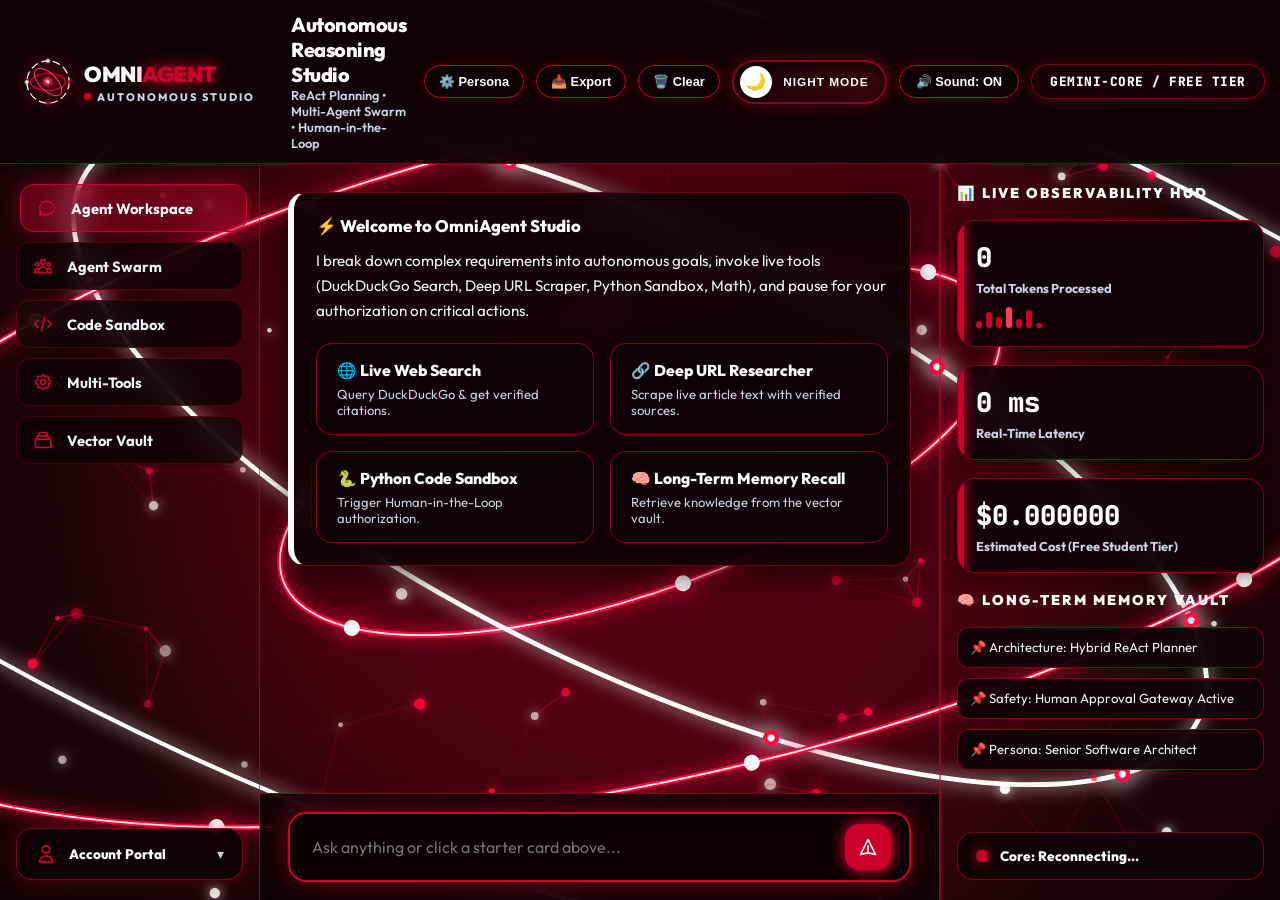
==== commit 82171448: "fix: merge brand logo into continuous header bar, unbox auth logo, and place diagnostic pop-up on ri" ====
--- a/static/index.html
+++ b/static/index.html
@@ -11,305 +11,313 @@
     <link rel="stylesheet" href="/static/css/style.css">
 </head>
 <body>
-    <div class="app-container">
-        <!-- Left Sidebar Navigation -->
-        <aside class="sidebar-nav" id="sidebar-nav">
-            <div id="brand-logo-container" onclick="showSection('chat')" style="cursor:pointer;"></div>
+    <div class="app-layout">
+        <!-- 🌟 Full-Width Unified Straight Header Bar -->
+        <header class="workspace-header">
+            <div class="header-left-brand">
+                <div id="brand-logo-container" onclick="showSection('chat')" style="cursor:pointer;"></div>
+            </div>
+
+            <div class="header-divider-vertical"></div>
+
+            <div class="header-title-block">
+                <h1 id="view-title">Autonomous Reasoning Studio</h1>
+                <span class="header-subtitle" id="view-subtitle">ReAct Planning • Multi-Agent Swarm • Human-in-the-Loop</span>
+            </div>
             
-            <ul class="nav-links">
-                <li class="nav-item active" id="nav-chat" onclick="showSection('chat')">
-                    <svg fill="none" stroke="currentColor" viewBox="0 0 24 24"><path stroke-linecap="round" stroke-linejoin="round" stroke-width="2" d="M8 12h.01M12 12h.01M16 12h.01M21 12c0 4.418-4.03 8-9 8a9.863 9.863 0 01-4.255-.949L3 20l1.395-3.72C3.512 15.042 3 13.574 3 12c0-4.418 4.03-8 9-8s9 3.582 9 8z"></path></svg>
-                    <span>Agent Workspace</span>
-                </li>
-                <li class="nav-item" id="nav-swarm" onclick="showSection('swarm')">
-                    <svg fill="none" stroke="currentColor" viewBox="0 0 24 24"><path stroke-linecap="round" stroke-linejoin="round" stroke-width="2" d="M17 20h5v-2a3 3 0 00-5.356-1.857M17 20H7m10 0v-2c0-.656-.126-1.283-.356-1.857M7 20H2v-2a3 3 0 015.356-1.857M7 20v-2c0-.656.126-1.283.356-1.857m0 0a5.002 5.002 0 019.288 0M15 7a3 3 0 11-6 0 3 3 0 016 0zm6 3a2 2 0 11-4 0 2 2 0 014 0zM7 10a2 2 0 11-4 0 2 2 0 014 0z"></path></svg>
-                    <span>Agent Swarm</span>
-                </li>
-                <li class="nav-item" id="nav-code" onclick="showSection('code')">
-                    <svg fill="none" stroke="currentColor" viewBox="0 0 24 24"><path stroke-linecap="round" stroke-linejoin="round" stroke-width="2" d="M10 20l4-16m4 4l4 4-4 4M6 16l-4-4 4-4"></path></svg>
-                    <span>Code Sandbox</span>
-                </li>
-                <li class="nav-item" id="nav-tools" onclick="showSection('tools')">
-                    <svg fill="none" stroke="currentColor" viewBox="0 0 24 24"><path stroke-linecap="round" stroke-linejoin="round" stroke-width="2" d="M10.325 4.317c.426-1.756 2.924-1.756 3.35 0a1.724 1.724 0 002.573 1.066c1.543-.94 3.31.826 2.37 2.37a1.724 1.724 0 001.065 2.572c1.756.426 1.756 2.924 0 3.35a1.724 1.724 0 00-1.066 2.573c.94 1.543-.826 3.31-2.37 2.37a1.724 1.724 0 00-2.572 1.065c-.426 1.756-2.924 1.756-3.35 0a1.724 1.724 0 00-2.573-1.066c-1.543.94-3.31-.826-2.37-2.37a1.724 1.724 0 00-1.065-2.572c-1.756-.426-1.756-2.924 0-3.35a1.724 1.724 0 001.066-2.573c-.94-1.543.826-3.31 2.37-2.37.996.608 2.296.07 2.572-1.065z"></path><path stroke-linecap="round" stroke-linejoin="round" stroke-width="2" d="M15 12a3 3 0 11-6 0 3 3 0 016 0z"></path></svg>
-                    <span>Multi-Tools</span>
-                </li>
-                <li class="nav-item" id="nav-memory" onclick="showSection('memory')">
-                    <svg fill="none" stroke="currentColor" viewBox="0 0 24 24"><path stroke-linecap="round" stroke-linejoin="round" stroke-width="2" d="M19 11H5m14 0a2 2 0 012 2v6a2 2 0 01-2 2H5a2 2 0 01-2-2v-6a2 2 0 012-2m14 0V9a2 2 0 00-2-2M5 11V9a2 2 0 012-2m0 0V5a2 2 0 012-2h6a2 2 0 012 2v2M7 7h10"></path></svg>
-                    <span>Vector Vault</span>
-                </li>
-            </ul>
-
-            <!-- 👤 Account Popover Gateway (Placed where Core: Ready was) -->
-            <div class="account-gateway-wrapper">
-                <div class="agent-status-badge account-badge" onclick="toggleAccountMenu()" title="Account & Authentication Gateway">
-                    <svg class="account-svg-icon" fill="none" stroke="currentColor" viewBox="0 0 24 24"><path stroke-linecap="round" stroke-linejoin="round" stroke-width="2" d="M16 7a4 4 0 11-8 0 4 4 0 018 0zM12 14a7 7 0 00-7 7h14a7 7 0 00-7-7z"></path></svg>
-                    <span class="status-text" id="sidebar-auth-text">Account Portal</span>
-                    <span class="account-chevron">▾</span>
-                </div>
-                <div class="account-popover-menu" id="account-popover">
-                    <a href="/login" class="account-popover-item">
-                        <svg width="18" height="18" fill="none" stroke="currentColor" viewBox="0 0 24 24"><path stroke-linecap="round" stroke-linejoin="round" stroke-width="2" d="M11 16l-4-4m0 0l4-4m-4 4h14m-5 4v1a3 3 0 01-3 3H6a3 3 0 01-3-3V7a3 3 0 013-3h7a3 3 0 013 3v1"></path></svg>
-                        <span>Sign In</span>
-                    </a>
-                    <a href="/signup" class="account-popover-item">
-                        <svg width="18" height="18" fill="none" stroke="currentColor" viewBox="0 0 24 24"><path stroke-linecap="round" stroke-linejoin="round" stroke-width="2" d="M18 9v3m0 0v3m0-3h3m-3 0h-3m-2-5a4 4 0 11-8 0 4 4 0 018 0zM3 20a6 6 0 0112 0v1H3v-1z"></path></svg>
-                        <span>Create Account</span>
-                    </a>
-                </div>
-            </div>
-        </aside>
-
-        <!-- Center Workspace -->
-        <main class="main-workspace">
-            <header class="workspace-header">
-                <div class="header-title-block">
-                    <h1 id="view-title">Autonomous Reasoning Studio</h1>
-                    <span class="header-subtitle" id="view-subtitle">ReAct Planning • Multi-Agent Swarm • Human-in-the-Loop</span>
-                </div>
+            <div class="header-controls">
+                <!-- Persona Modal Trigger -->
+                <button class="btn-action-header" id="btn-settings-modal" onclick="toggleSettingsModal()" title="Configure Agent Persona & Creativity">
+                    ⚙️ Persona
+                </button>
+
+                <!-- Export Trajectory Dropdown -->
+                <div class="export-dropdown-wrapper">
+                    <button class="btn-action-header" id="btn-export-menu" onclick="toggleExportMenu()" title="Export Session Trajectory">
+                        📥 Export
+                    </button>
+                    <div class="export-menu-dropdown" id="export-dropdown">
+                        <div class="export-opt" onclick="exportSession('md')">📄 Markdown (.md)</div>
+                        <div class="export-opt" onclick="exportSession('json')">📊 Telemetry (.json)</div>
+                    </div>
+                </div>
+
+                <!-- Clear Session Button -->
+                <button class="btn-action-header" id="btn-clear-session" onclick="clearSession()" title="Clear Current Chat Session">
+                    🗑️ Clear
+                </button>
+
+                <!-- 3D Luxury Slider Switcher -->
+                <button class="theme-switch-btn" id="theme-slider-btn" type="button" onclick="toggleTheme()" title="Toggle Day / Night Mode">
+                    <span class="switch-label-night">NIGHT MODE</span>
+                    <span class="switch-label-day">DAY MODE</span>
+                    <div class="switch-knob" id="switch-knob-icon">🌙</div>
+                </button>
+
+                <button class="btn-sound-toggle" id="btn-sound" onclick="toggleAudio()" title="Toggle Soft Tap Sound FX">
+                    🔊 Sound: ON
+                </button>
                 
-                <div class="header-controls">
-                    <!-- Persona Modal Trigger -->
-                    <button class="btn-action-header" id="btn-settings-modal" onclick="toggleSettingsModal()" title="Configure Agent Persona & Creativity">
-                        ⚙️ Persona
-                    </button>
-
-                    <!-- Export Trajectory Dropdown -->
-                    <div class="export-dropdown-wrapper">
-                        <button class="btn-action-header" id="btn-export-menu" onclick="toggleExportMenu()" title="Export Session Trajectory">
-                            📥 Export
-                        </button>
-                        <div class="export-menu-dropdown" id="export-dropdown">
-                            <div class="export-opt" onclick="exportSession('md')">📄 Markdown (.md)</div>
-                            <div class="export-opt" onclick="exportSession('json')">📊 Telemetry (.json)</div>
-                        </div>
-                    </div>
-
-                    <!-- Clear Session Button -->
-                    <button class="btn-action-header" id="btn-clear-session" onclick="clearSession()" title="Clear Current Chat Session">
-                        🗑️ Clear
-                    </button>
-
-                    <!-- 3D Luxury Slider Switcher -->
-                    <button class="theme-switch-btn" id="theme-slider-btn" type="button" onclick="toggleTheme()" title="Toggle Day / Night Mode">
-                        <span class="switch-label-night">NIGHT MODE</span>
-                        <span class="switch-label-day">DAY MODE</span>
-                        <div class="switch-knob" id="switch-knob-icon">🌙</div>
-                    </button>
-
-                    <button class="btn-sound-toggle" id="btn-sound" onclick="toggleAudio()" title="Toggle Soft Tap Sound FX">
-                        🔊 Sound: ON
-                    </button>
+                <!-- Clean High-Contrast Pill -->
+                <div class="model-pill">GEMINI-CORE / FREE TIER</div>
+            </div>
+        </header>
+
+        <!-- 3-Column Studio Body -->
+        <div class="app-body-container">
+            <!-- Left Sidebar Navigation -->
+            <aside class="sidebar-nav" id="sidebar-nav">
+                <ul class="nav-links">
+                    <li class="nav-item active" id="nav-chat" onclick="showSection('chat')">
+                        <svg fill="none" stroke="currentColor" viewBox="0 0 24 24"><path stroke-linecap="round" stroke-linejoin="round" stroke-width="2" d="M8 12h.01M12 12h.01M16 12h.01M21 12c0 4.418-4.03 8-9 8a9.863 9.863 0 01-4.255-.949L3 20l1.395-3.72C3.512 15.042 3 13.574 3 12c0-4.418 4.03-8 9-8s9 3.582 9 8z"></path></svg>
+                        <span>Agent Workspace</span>
+                    </li>
+                    <li class="nav-item" id="nav-swarm" onclick="showSection('swarm')">
+                        <svg fill="none" stroke="currentColor" viewBox="0 0 24 24"><path stroke-linecap="round" stroke-linejoin="round" stroke-width="2" d="M17 20h5v-2a3 3 0 00-5.356-1.857M17 20H7m10 0v-2c0-.656-.126-1.283-.356-1.857M7 20H2v-2a3 3 0 015.356-1.857M7 20v-2c0-.656.126-1.283.356-1.857m0 0a5.002 5.002 0 019.288 0M15 7a3 3 0 11-6 0 3 3 0 016 0zm6 3a2 2 0 11-4 0 2 2 0 014 0zM7 10a2 2 0 11-4 0 2 2 0 014 0z"></path></svg>
+                        <span>Agent Swarm</span>
+                    </li>
+                    <li class="nav-item" id="nav-code" onclick="showSection('code')">
+                        <svg fill="none" stroke="currentColor" viewBox="0 0 24 24"><path stroke-linecap="round" stroke-linejoin="round" stroke-width="2" d="M10 20l4-16m4 4l4 4-4 4M6 16l-4-4 4-4"></path></svg>
+                        <span>Code Sandbox</span>
+                    </li>
+                    <li class="nav-item" id="nav-tools" onclick="showSection('tools')">
+                        <svg fill="none" stroke="currentColor" viewBox="0 0 24 24"><path stroke-linecap="round" stroke-linejoin="round" stroke-width="2" d="M10.325 4.317c.426-1.756 2.924-1.756 3.35 0a1.724 1.724 0 002.573 1.066c1.543-.94 3.31.826 2.37 2.37a1.724 1.724 0 001.065 2.572c1.756.426 1.756 2.924 0 3.35a1.724 1.724 0 00-1.066 2.573c.94 1.543-.826 3.31-2.37 2.37a1.724 1.724 0 00-2.572 1.065c-.426 1.756-2.924 1.756-3.35 0a1.724 1.724 0 00-2.573-1.066c-1.543.94-3.31-.826-2.37-2.37a1.724 1.724 0 00-1.065-2.572c-1.756-.426-1.756-2.924 0-3.35a1.724 1.724 0 001.066-2.573c-.94-1.543.826-3.31 2.37-2.37.996.608 2.296.07 2.572-1.065z"></path><path stroke-linecap="round" stroke-linejoin="round" stroke-width="2" d="M15 12a3 3 0 11-6 0 3 3 0 016 0z"></path></svg>
+                        <span>Multi-Tools</span>
+                    </li>
+                    <li class="nav-item" id="nav-memory" onclick="showSection('memory')">
+                        <svg fill="none" stroke="currentColor" viewBox="0 0 24 24"><path stroke-linecap="round" stroke-linejoin="round" stroke-width="2" d="M19 11H5m14 0a2 2 0 012 2v6a2 2 0 01-2 2H5a2 2 0 01-2-2v-6a2 2 0 012-2m14 0V9a2 2 0 00-2-2M5 11V9a2 2 0 012-2m0 0V5a2 2 0 012-2h6a2 2 0 012 2v2M7 7h10"></path></svg>
+                        <span>Vector Vault</span>
+                    </li>
+                </ul>
+
+                <!-- 👤 Account Portal Gateway -->
+                <div class="account-gateway-wrapper">
+                    <div class="agent-status-badge account-badge" onclick="toggleAccountMenu()" title="Account & Authentication Gateway">
+                        <svg class="account-svg-icon" fill="none" stroke="currentColor" viewBox="0 0 24 24"><path stroke-linecap="round" stroke-linejoin="round" stroke-width="2" d="M16 7a4 4 0 11-8 0 4 4 0 018 0zM12 14a7 7 0 00-7 7h14a7 7 0 00-7-7z"></path></svg>
+                        <span class="status-text" id="sidebar-auth-text">Account Portal</span>
+                        <span class="account-chevron">▾</span>
+                    </div>
+                    <div class="account-popover-menu" id="account-popover">
+                        <a href="/login" class="account-popover-item">
+                            <svg width="18" height="18" fill="none" stroke="currentColor" viewBox="0 0 24 24"><path stroke-linecap="round" stroke-linejoin="round" stroke-width="2" d="M11 16l-4-4m0 0l4-4m-4 4h14m-5 4v1a3 3 0 01-3 3H6a3 3 0 01-3-3V7a3 3 0 013-3h7a3 3 0 013 3v1"></path></svg>
+                            <span>Sign In</span>
+                        </a>
+                        <a href="/signup" class="account-popover-item">
+                            <svg width="18" height="18" fill="none" stroke="currentColor" viewBox="0 0 24 24"><path stroke-linecap="round" stroke-linejoin="round" stroke-width="2" d="M18 9v3m0 0v3m0-3h3m-3 0h-3m-2-5a4 4 0 11-8 0 4 4 0 018 0zM3 20a6 6 0 0112 0v1H3v-1z"></path></svg>
+                            <span>Create Account</span>
+                        </a>
+                    </div>
+                </div>
+            </aside>
+
+            <!-- Center Workspace -->
+            <main class="main-workspace">
+                <!-- 1. Chat Workspace View -->
+                <div class="chat-canvas view-section" id="chat-section">
+                    <div class="step-card goal">
+                        <div class="step-header">
+                            <span class="step-title">⚡ Welcome to OmniAgent Studio</span>
+                        </div>
+                        <div class="step-content">I break down complex requirements into autonomous goals, invoke live tools (DuckDuckGo Search, Deep URL Scraper, Python Sandbox, Math), and pause for your authorization on critical actions.</div>
+                        
+                        <!-- Quick Starter Prompts -->
+                        <div class="quick-prompts-grid">
+                            <div class="prompt-chip" onclick="quickRun('Search latest trends in quantum computing')">
+                                <span class="prompt-title">🌐 Live Web Search</span>
+                                <span class="prompt-desc">Query DuckDuckGo & get verified citations.</span>
+                            </div>
+                            <div class="prompt-chip" onclick="quickRun('Research url: https://pydantic.dev/articles/llm-intro')">
+                                <span class="prompt-title">🔗 Deep URL Researcher</span>
+                                <span class="prompt-desc">Scrape live article text with verified sources.</span>
+                            </div>
+                            <div class="prompt-chip" onclick="quickRun('Run python code to calculate squares of numbers')">
+                                <span class="prompt-title">🐍 Python Code Sandbox</span>
+                                <span class="prompt-desc">Trigger Human-in-the-Loop authorization.</span>
+                            </div>
+                            <div class="prompt-chip" onclick="quickRun('What are the architectural capabilities of OmniAgent?')">
+                                <span class="prompt-title">🧠 Long-Term Memory Recall</span>
+                                <span class="prompt-desc">Retrieve knowledge from the vector vault.</span>
+                            </div>
+                        </div>
+                    </div>
+                </div>
+
+                <!-- 2. Multi-Agent Swarm View -->
+                <div class="swarm-canvas view-section" id="swarm-section" style="display:none;">
+                    <div class="tools-header-banner">
+                        <h2>🤖 Autonomous Sub-Agent Swarm (Project #09)</h2>
+                        <p>Three specialized AI agents collaborating in a decentralized debate & execution cluster.</p>
+                    </div>
                     
-                    <!-- Clean High-Contrast Pill -->
-                    <div class="model-pill">GEMINI-CORE / FREE TIER</div>
-                </div>
-            </header>
-
-            <!-- 1. Chat Workspace View -->
-            <div class="chat-canvas view-section" id="chat-section">
-                <div class="step-card goal">
-                    <div class="step-header">
-                        <span class="step-title">⚡ Welcome to OmniAgent Studio</span>
-                    </div>
-                    <div class="step-content">I break down complex requirements into autonomous goals, invoke live tools (DuckDuckGo Search, Deep URL Scraper, Python Sandbox, Math), and pause for your authorization on critical actions.</div>
-                    
-                    <!-- Quick Starter Prompts -->
-                    <div class="quick-prompts-grid">
-                        <div class="prompt-chip" onclick="quickRun('Search latest trends in quantum computing')">
-                            <span class="prompt-title">🌐 Live Web Search</span>
-                            <span class="prompt-desc">Query DuckDuckGo & get verified citations.</span>
-                        </div>
-                        <div class="prompt-chip" onclick="quickRun('Research url: https://pydantic.dev/articles/llm-intro')">
-                            <span class="prompt-title">🔗 Deep URL Researcher</span>
-                            <span class="prompt-desc">Scrape live article text with verified sources.</span>
-                        </div>
-                        <div class="prompt-chip" onclick="quickRun('Run python code to calculate squares of numbers')">
-                            <span class="prompt-title">🐍 Python Code Sandbox</span>
-                            <span class="prompt-desc">Trigger Human-in-the-Loop authorization.</span>
-                        </div>
-                        <div class="prompt-chip" onclick="quickRun('What are the architectural capabilities of OmniAgent?')">
-                            <span class="prompt-title">🧠 Long-Term Memory Recall</span>
-                            <span class="prompt-desc">Retrieve knowledge from the vector vault.</span>
-                        </div>
-                    </div>
-                </div>
-            </div>
-
-            <!-- 2. Multi-Agent Swarm View -->
-            <div class="swarm-canvas view-section" id="swarm-section" style="display:none;">
-                <div class="tools-header-banner">
-                    <h2>🤖 Autonomous Sub-Agent Swarm (Project #09)</h2>
-                    <p>Three specialized AI agents collaborating in a decentralized debate & execution cluster.</p>
-                </div>
-                
-                <div class="swarm-grid">
-                    <div class="swarm-card" id="agent-card-scout">
-                        <div class="swarm-avatar">🕵️</div>
-                        <div class="swarm-info">
-                            <h3>Scout Agent</h3>
-                            <span class="swarm-role">RAG & Live Web Intelligence</span>
-                            <p>Scours external knowledge bases and queries live web search endpoints with citation verification.</p>
-                            <div class="swarm-status-badge">Status: <span class="badge-status-text">Standby</span></div>
-                        </div>
-                    </div>
-
-                    <div class="swarm-card" id="agent-card-compute">
-                        <div class="swarm-avatar">⚙️</div>
-                        <div class="swarm-info">
-                            <h3>Compute Agent</h3>
-                            <span class="swarm-role">Execution & Mathematical Engine</span>
-                            <p>Executes safe sandboxed Python scripts, algorithms, and precision mathematical formulas.</p>
-                            <div class="swarm-status-badge">Status: <span class="badge-status-text">Standby</span></div>
-                        </div>
-                    </div>
-
-                    <div class="swarm-card" id="agent-card-critic">
-                        <div class="swarm-avatar">🛡️</div>
-                        <div class="swarm-info">
-                            <h3>Safety Critic</h3>
-                            <span class="swarm-role">Hallucination Gate & Human Approval</span>
-                            <p>Reviews synthesized outputs for strict factuality and triggers Human-in-the-Loop authorization.</p>
-                            <div class="swarm-status-badge">Status: <span class="badge-status-text">Standby</span></div>
-                        </div>
-                    </div>
-                </div>
-            </div>
-
-            <!-- 3. Code Sandbox Interactive View -->
-            <div class="code-canvas view-section" id="code-section" style="display:none;">
-                <div class="tools-header-banner">
-                    <h2>🐍 Interactive Python Sandbox & REPL</h2>
-                    <p>Execute safe Python code algorithms, inspect console outputs in real-time, or ask OmniAgent to refactor.</p>
-                </div>
-
-                <div class="code-editor-card">
-                    <div class="code-editor-header">
-                        <div class="code-templates-bar">
-                            <span class="code-template-label">Templates:</span>
-                            <button class="btn-template-chip" onclick="loadCodeTemplate('fibonacci')">Fibonacci Sequence</button>
-                            <button class="btn-template-chip" onclick="loadCodeTemplate('primes')">Prime Numbers</button>
-                            <button class="btn-template-chip" onclick="loadCodeTemplate('matrix')">Matrix Simulation</button>
-                        </div>
-                        <div class="code-header-actions">
-                            <button class="btn-tool-subtle" onclick="copySandboxCode()">📋 Copy</button>
-                            <button class="btn-tool-subtle" onclick="clearSandboxCode()">🧹 Clear</button>
-                        </div>
-                    </div>
-
-                    <textarea id="sandbox-code-input" class="code-textarea" spellcheck="false" placeholder="# Write Python code here...
+                    <div class="swarm-grid">
+                        <div class="swarm-card" id="agent-card-scout">
+                            <div class="swarm-avatar">🕵️</div>
+                            <div class="swarm-info">
+                                <h3>Scout Agent</h3>
+                                <span class="swarm-role">RAG & Live Web Intelligence</span>
+                                <p>Scours external knowledge bases and queries live web search endpoints with citation verification.</p>
+                                <div class="swarm-status-badge">Status: <span class="badge-status-text">Standby</span></div>
+                            </div>
+                        </div>
+
+                        <div class="swarm-card" id="agent-card-compute">
+                            <div class="swarm-avatar">⚙️</div>
+                            <div class="swarm-info">
+                                <h3>Compute Agent</h3>
+                                <span class="swarm-role">Execution & Mathematical Engine</span>
+                                <p>Executes safe sandboxed Python scripts, algorithms, and precision mathematical formulas.</p>
+                                <div class="swarm-status-badge">Status: <span class="badge-status-text">Standby</span></div>
+                            </div>
+                        </div>
+
+                        <div class="swarm-card" id="agent-card-critic">
+                            <div class="swarm-avatar">🛡️</div>
+                            <div class="swarm-info">
+                                <h3>Safety Critic</h3>
+                                <span class="swarm-role">Hallucination Gate & Human Approval</span>
+                                <p>Reviews synthesized outputs for strict factuality and triggers Human-in-the-Loop authorization.</p>
+                                <div class="swarm-status-badge">Status: <span class="badge-status-text">Standby</span></div>
+                            </div>
+                        </div>
+                    </div>
+                </div>
+
+                <!-- 3. Code Sandbox Interactive View -->
+                <div class="code-canvas view-section" id="code-section" style="display:none;">
+                    <div class="tools-header-banner">
+                        <h2>🐍 Interactive Python Sandbox & REPL</h2>
+                        <p>Execute safe Python code algorithms, inspect console outputs in real-time, or ask OmniAgent to refactor.</p>
+                    </div>
+
+                    <div class="code-editor-card">
+                        <div class="code-editor-header">
+                            <div class="code-templates-bar">
+                                <span class="code-template-label">Templates:</span>
+                                <button class="btn-template-chip" onclick="loadCodeTemplate('fibonacci')">Fibonacci Sequence</button>
+                                <button class="btn-template-chip" onclick="loadCodeTemplate('primes')">Prime Numbers</button>
+                                <button class="btn-template-chip" onclick="loadCodeTemplate('matrix')">Matrix Simulation</button>
+                            </div>
+                            <div class="code-header-actions">
+                                <button class="btn-tool-subtle" onclick="copySandboxCode()">📋 Copy</button>
+                                <button class="btn-tool-subtle" onclick="clearSandboxCode()">🧹 Clear</button>
+                            </div>
+                        </div>
+
+                        <textarea id="sandbox-code-input" class="code-textarea" spellcheck="false" placeholder="# Write Python code here...
 def compute_squares(n):
     return [i**2 for i in range(1, n+1)]
 
 print(compute_squares(10))"></textarea>
 
-                    <div class="code-actions-footer">
-                        <button class="btn-run-code" onclick="executeSandboxCode()">
-                            <span>▶️ Run Code</span>
+                        <div class="code-actions-footer">
+                            <button class="btn-run-code" onclick="executeSandboxCode()">
+                                <span>▶️ Run Code</span>
+                            </button>
+                            <button class="btn-agent-optimize" onclick="sendCodeToAgent()">
+                                <span>🤖 Ask Agent to Refactor</span>
+                            </button>
+                            <span id="code-latency-badge" class="code-latency-badge">Latency: 0 ms</span>
+                        </div>
+                    </div>
+
+                    <!-- Live Output Console -->
+                    <div class="code-output-card">
+                        <div class="code-output-header">
+                            <span>📟 Execution Console Output (stdout)</span>
+                            <span id="code-status-pill" class="code-status-pill">Ready</span>
+                        </div>
+                        <pre id="sandbox-console-output" class="code-console-body">Press '▶️ Run Code' to execute your Python script...</pre>
+                    </div>
+                </div>
+
+                <!-- 4. Multi-Tools Registry View -->
+                <div class="tools-canvas view-section" id="tools-section" style="display:none;">
+                    <div class="tools-header-banner">
+                        <h2>🛠️ Active Dynamic Tool Registry</h2>
+                        <p>Live capability-based execution tools available to the autonomous agent.</p>
+                    </div>
+                    <div class="tools-grid" id="tools-grid-list"></div>
+                </div>
+
+                <!-- 5. Vector Vault Memory View -->
+                <div class="memory-canvas view-section" id="memory-section" style="display:none;">
+                    <div class="memory-header-banner">
+                        <h2>🧠 Long-Term Semantic Vector Vault</h2>
+                        <p>Persistent facts and document knowledge recalled during ReAct reasoning.</p>
+                    </div>
+
+                    <div class="dropzone-card" id="vault-dropzone" onclick="document.getElementById('vault-file-input').click()">
+                        <input type="file" id="vault-file-input" style="display:none;" accept=".txt,.md,.json,.csv,.py,.pdf" onchange="handleFileUpload(event)">
+                        <div class="dropzone-icon">📂</div>
+                        <div class="dropzone-title">Drag & Drop Documents Here to Index Knowledge</div>
+                        <div class="dropzone-subtitle">Supports <code>.txt</code>, <code>.md</code>, <code>.json</code>, <code>.csv</code>, <code>.py</code> • Auto-Chunked & Vector Indexed</div>
+                    </div>
+                    
+                    <div class="memory-input-card">
+                        <h3>➕ Store New Fact Manually</h3>
+                        <div class="memory-form">
+                            <input type="text" id="mem-new-tag" placeholder="Tag (e.g. UserGoal, Preference)..." class="mem-input-tag">
+                            <input type="text" id="mem-new-text" placeholder="Fact content to store in long-term memory..." class="mem-input-text">
+                            <button class="btn-approve" onclick="saveNewMemory()">Store Fact</button>
+                        </div>
+                    </div>
+
+                    <div class="vault-items-grid" id="vault-items-grid"></div>
+                </div>
+
+                <!-- Input Bar -->
+                <div class="input-dock">
+                    <div class="input-wrapper">
+                        <input type="text" id="user-input" class="input-box" placeholder="Ask anything or click a starter card above..." autofocus>
+                        <button id="btn-send" class="btn-send" title="Send Request">
+                            <svg width="20" height="20" fill="none" stroke="currentColor" viewBox="0 0 24 24"><path stroke-linecap="round" stroke-linejoin="round" stroke-width="2" d="M12 19l9 2-9-18-9 18 9-2zm0 0v-8"></path></svg>
                         </button>
-                        <button class="btn-agent-optimize" onclick="sendCodeToAgent()">
-                            <span>🤖 Ask Agent to Refactor</span>
-                        </button>
-                        <span id="code-latency-badge" class="code-latency-badge">Latency: 0 ms</span>
-                    </div>
-                </div>
-
-                <!-- Live Output Console -->
-                <div class="code-output-card">
-                    <div class="code-output-header">
-                        <span>📟 Execution Console Output (stdout)</span>
-                        <span id="code-status-pill" class="code-status-pill">Ready</span>
-                    </div>
-                    <pre id="sandbox-console-output" class="code-console-body">Press '▶️ Run Code' to execute your Python script...</pre>
-                </div>
-            </div>
-
-            <!-- 4. Multi-Tools Registry View -->
-            <div class="tools-canvas view-section" id="tools-section" style="display:none;">
-                <div class="tools-header-banner">
-                    <h2>🛠️ Active Dynamic Tool Registry</h2>
-                    <p>Live capability-based execution tools available to the autonomous agent.</p>
-                </div>
-                <div class="tools-grid" id="tools-grid-list"></div>
-            </div>
-
-            <!-- 5. Vector Vault Memory View -->
-            <div class="memory-canvas view-section" id="memory-section" style="display:none;">
-                <div class="memory-header-banner">
-                    <h2>🧠 Long-Term Semantic Vector Vault</h2>
-                    <p>Persistent facts and document knowledge recalled during ReAct reasoning.</p>
-                </div>
-
-                <div class="dropzone-card" id="vault-dropzone" onclick="document.getElementById('vault-file-input').click()">
-                    <input type="file" id="vault-file-input" style="display:none;" accept=".txt,.md,.json,.csv,.py,.pdf" onchange="handleFileUpload(event)">
-                    <div class="dropzone-icon">📂</div>
-                    <div class="dropzone-title">Drag & Drop Documents Here to Index Knowledge</div>
-                    <div class="dropzone-subtitle">Supports <code>.txt</code>, <code>.md</code>, <code>.json</code>, <code>.csv</code>, <code>.py</code> • Auto-Chunked & Vector Indexed</div>
-                </div>
+                    </div>
+                </div>
+            </main>
+
+            <!-- Right Observability HUD Panel -->
+            <aside class="metrics-panel" id="metrics-panel">
+                <div class="panel-section-title">📊 Live Observability HUD</div>
                 
-                <div class="memory-input-card">
-                    <h3>➕ Store New Fact Manually</h3>
-                    <div class="memory-form">
-                        <input type="text" id="mem-new-tag" placeholder="Tag (e.g. UserGoal, Preference)..." class="mem-input-tag">
-                        <input type="text" id="mem-new-text" placeholder="Fact content to store in long-term memory..." class="mem-input-text">
-                        <button class="btn-approve" onclick="saveNewMemory()">Store Fact</button>
-                    </div>
-                </div>
-
-                <div class="vault-items-grid" id="vault-items-grid"></div>
-            </div>
-
-            <!-- Input Bar -->
-            <div class="input-dock">
-                <div class="input-wrapper">
-                    <input type="text" id="user-input" class="input-box" placeholder="Ask anything or click a starter card above..." autofocus>
-                    <button id="btn-send" class="btn-send" title="Send Request">
-                        <svg width="20" height="20" fill="none" stroke="currentColor" viewBox="0 0 24 24"><path stroke-linecap="round" stroke-linejoin="round" stroke-width="2" d="M12 19l9 2-9-18-9 18 9-2zm0 0v-8"></path></svg>
-                    </button>
-                </div>
-            </div>
-        </main>
-
-        <!-- Right Observability HUD Panel -->
-        <aside class="metrics-panel" id="metrics-panel">
-            <div class="panel-section-title">📊 Live Observability HUD</div>
-            
-            <div class="metric-card">
-                <div class="metric-val" id="metric-tokens">0</div>
-                <div class="metric-label">Total Tokens Processed</div>
-                <div class="cyber-wave-container">
-                    <div class="wave-bar"></div>
-                    <div class="wave-bar"></div>
-                    <div class="wave-bar"></div>
-                    <div class="wave-bar"></div>
-                    <div class="wave-bar"></div>
-                    <div class="wave-bar"></div>
-                    <div class="wave-bar"></div>
-                </div>
-            </div>
-
-            <div class="metric-card">
-                <div class="metric-val" id="metric-latency">0 ms</div>
-                <div class="metric-label">Real-Time Latency</div>
-            </div>
-
-            <div class="metric-card">
-                <div class="metric-val" id="metric-cost">$0.000000</div>
-                <div class="metric-label">Estimated Cost (Free Student Tier)</div>
-            </div>
-
-            <div class="panel-section-title">🧠 Long-Term Memory Vault</div>
-            <div class="memory-chip-list" id="memory-chip-list">
-                <div class="memory-chip">📌 Architecture: Hybrid ReAct Planner</div>
-                <div class="memory-chip">📌 Safety: Human Approval Gateway Active</div>
-                <div class="memory-chip">📌 Persona: Senior Software Architect</div>
-            </div>
-
-            <!-- ⚡ Core: Ready Status Badge (Relocated to Right Panel) -->
-            <div class="agent-status-badge panel-bottom-status" onclick="runDiagnostics()" title="Click to test System Health & Latency">
-                <div class="status-dot"></div>
-                <span class="status-text">Core: Ready</span>
-            </div>
-        </aside>
+                <div class="metric-card">
+                    <div class="metric-val" id="metric-tokens">0</div>
+                    <div class="metric-label">Total Tokens Processed</div>
+                    <div class="cyber-wave-container">
+                        <div class="wave-bar"></div>
+                        <div class="wave-bar"></div>
+                        <div class="wave-bar"></div>
+                        <div class="wave-bar"></div>
+                        <div class="wave-bar"></div>
+                        <div class="wave-bar"></div>
+                        <div class="wave-bar"></div>
+                    </div>
+                </div>
+
+                <div class="metric-card">
+                    <div class="metric-val" id="metric-latency">0 ms</div>
+                    <div class="metric-label">Real-Time Latency</div>
+                </div>
+
+                <div class="metric-card">
+                    <div class="metric-val" id="metric-cost">$0.000000</div>
+                    <div class="metric-label">Estimated Cost (Free Student Tier)</div>
+                </div>
+
+                <div class="panel-section-title">🧠 Long-Term Memory Vault</div>
+                <div class="memory-chip-list" id="memory-chip-list">
+                    <div class="memory-chip">📌 Architecture: Hybrid ReAct Planner</div>
+                    <div class="memory-chip">📌 Safety: Human Approval Gateway Active</div>
+                    <div class="memory-chip">📌 Persona: Senior Software Architect</div>
+                </div>
+
+                <!-- ⚡ Core: Ready Status Badge in Right Panel -->
+                <div class="agent-status-badge panel-bottom-status" onclick="runDiagnostics()" title="Click to test System Health & Latency">
+                    <div class="status-dot"></div>
+                    <span class="status-text">Core: Ready</span>
+                </div>
+            </aside>
+        </div>
     </div>
 
     <!-- Settings & Persona Modal -->
--- a/static/css/style.css
+++ b/static/css/style.css
@@ -35,12 +35,16 @@
     color: #0f172a !important;
 }
 
-/* Header & Dock Protection */
+/* Unified Top Header in Light Mode */
 body.light-theme .workspace-header {
-    background: rgba(255, 255, 255, 0.95) !important;
+    background: rgba(255, 255, 255, 0.96) !important;
     backdrop-filter: blur(20px) !important;
     -webkit-backdrop-filter: blur(20px) !important;
     border-bottom: 1.5px solid rgba(205, 0, 41, 0.35) !important;
+}
+
+body.light-theme .header-divider-vertical {
+    background: rgba(205, 0, 41, 0.35) !important;
 }
 
 body.light-theme .input-dock {
@@ -239,13 +243,162 @@
     pointer-events: all;
 }
 
-/* 3-Column Layout */
-.app-container {
+/* Master Layout */
+.app-layout {
     position: relative;
     z-index: 10;
+    display: flex;
+    flex-direction: column;
+    height: 100vh;
+    width: 100vw;
+    background: transparent;
+}
+
+/* 🌟 Full-Width Unified Straight Top Header Bar */
+.workspace-header {
+    display: flex;
+    align-items: center;
+    justify-content: space-between;
+    padding: 12px 24px;
+    border-bottom: 1.5px solid var(--cherry-border);
+    background: rgba(14, 2, 6, 0.94);
+    backdrop-filter: blur(20px);
+    -webkit-backdrop-filter: blur(20px);
+    flex-shrink: 0;
+    z-index: 20;
+    gap: 18px;
+    width: 100%;
+}
+
+.header-left-brand {
+    display: flex;
+    align-items: center;
+    flex-shrink: 0;
+}
+
+.header-divider-vertical {
+    width: 1.5px;
+    height: 38px;
+    background: var(--cherry-border);
+    opacity: 0.7;
+}
+
+.header-title-block {
+    flex: 1;
+    display: flex;
+    flex-direction: column;
+    justify-content: center;
+}
+
+.header-title-block h1 {
+    font-size: 1.25rem;
+    font-weight: 800;
+    color: var(--text-main);
+    letter-spacing: -0.5px;
+}
+
+.header-subtitle {
+    font-size: 0.8rem;
+    font-weight: 600;
+    color: var(--white-subtle);
+}
+
+.header-controls {
+    display: flex;
+    align-items: center;
+    gap: 12px;
+    flex-shrink: 0;
+}
+
+/* Free, Open Brand Typography inside Header */
+.omni-brand-core {
+    display: flex;
+    align-items: center;
+    gap: 12px;
+    background: transparent !important;
+    border: none !important;
+    box-shadow: none !important;
+    padding: 0 !important;
+    transition: transform 0.2s ease;
+}
+
+.omni-brand-core:hover {
+    transform: scale(1.02);
+}
+
+.gyro-logo-wrapper {
+    position: relative;
+    width: 48px;
+    height: 48px;
+    display: flex;
+    align-items: center;
+    justify-content: center;
+    filter: drop-shadow(0 0 14px var(--cherry-glow));
+    transition: transform 0.3s ease;
+}
+
+.spin-slow-cw {
+    transform-origin: 50% 50%;
+    animation: svgSpin 12s linear infinite;
+}
+
+.spin-fast-ccw {
+    transform-origin: 50% 50%;
+    animation: svgSpinReverse 6s linear infinite;
+}
+
+.spin-tilt-cw {
+    transform-origin: 50% 50%;
+    transform: rotate(45deg);
+    animation: svgSpin 4s linear infinite;
+}
+
+@keyframes svgSpin { 100% { transform: rotate(360deg); } }
+@keyframes svgSpinReverse { 100% { transform: rotate(-360deg); } }
+
+.brand-main {
+    font-size: 1.35rem;
+    font-weight: 900;
+    letter-spacing: -0.5px;
+    color: var(--text-main);
+}
+
+.cherry-text {
+    color: var(--cherry-red);
+    text-shadow: 0 0 16px var(--cherry-glow);
+}
+
+.brand-sub {
+    font-size: 0.68rem;
+    font-weight: 800;
+    color: var(--white-subtle);
+    letter-spacing: 2px;
+    display: flex;
+    align-items: center;
+    gap: 6px;
+    margin-top: 2px;
+}
+
+.pulse-live {
+    width: 7px;
+    height: 7px;
+    border-radius: 50%;
+    background: var(--cherry-red);
+    box-shadow: 0 0 12px var(--cherry-glow);
+    animation: pulse 1.5s infinite;
+}
+
+@keyframes pulse {
+    0%, 100% { opacity: 1; transform: scale(1); }
+    50% { opacity: 0.3; transform: scale(0.7); }
+}
+
+/* 3-Column Studio Body */
+.app-body-container {
     display: grid;
-    grid-template-columns: 280px 1fr 340px;
-    height: 100vh;
+    grid-template-columns: 260px 1fr 340px;
+    flex: 1;
+    overflow: hidden;
     background: transparent;
 }
 
@@ -255,117 +408,26 @@
     border-right: 1.5px solid var(--cherry-border);
     display: flex;
     flex-direction: column;
-    padding: 24px 20px;
-    gap: 24px;
-}
-
-/* 🛡️ Protected Top-Left Logo Blur Shield (No orbital line collision!) */
-.omni-brand-core {
-    display: flex;
-    align-items: center;
+    padding: 20px 16px;
     gap: 16px;
-    background: rgba(14, 2, 6, 0.94);
-    border: 1.5px solid var(--cherry-border);
-    border-radius: 18px;
-    padding: 12px 16px;
-    backdrop-filter: blur(20px);
-    -webkit-backdrop-filter: blur(20px);
-    box-shadow: 0 4px 20px rgba(0, 0, 0, 0.4);
-    transition: transform 0.2s ease;
-}
-
-body.light-theme .omni-brand-core {
-    background: rgba(255, 255, 255, 0.96) !important;
-    border-color: rgba(205, 0, 41, 0.4) !important;
-    box-shadow: 0 4px 20px rgba(205, 0, 41, 0.12) !important;
-}
-
-.omni-brand-core:hover {
-    transform: scale(1.02);
-}
-
-.gyro-logo-wrapper {
-    position: relative;
-    width: 56px;
-    height: 56px;
-    display: flex;
-    align-items: center;
-    justify-content: center;
-    filter: drop-shadow(0 0 16px var(--cherry-glow));
-    transition: transform 0.3s ease;
-}
-
-.spin-slow-cw {
-    transform-origin: 50% 50%;
-    animation: svgSpin 12s linear infinite;
-}
-
-.spin-fast-ccw {
-    transform-origin: 50% 50%;
-    animation: svgSpinReverse 6s linear infinite;
-}
-
-.spin-tilt-cw {
-    transform-origin: 50% 50%;
-    transform: rotate(45deg);
-    animation: svgSpin 4s linear infinite;
-}
-
-@keyframes svgSpin { 100% { transform: rotate(360deg); } }
-@keyframes svgSpinReverse { 100% { transform: rotate(-360deg); } }
-
-.brand-main {
-    font-size: 1.45rem;
-    font-weight: 900;
-    letter-spacing: -0.5px;
-    color: var(--text-main);
-}
-
-.cherry-text {
-    color: var(--cherry-red);
-    text-shadow: 0 0 16px var(--cherry-glow);
-}
-
-.brand-sub {
-    font-size: 0.72rem;
-    font-weight: 800;
-    color: var(--white-subtle);
-    letter-spacing: 2px;
-    display: flex;
-    align-items: center;
-    gap: 8px;
-    margin-top: 3px;
-}
-
-.pulse-live {
-    width: 8px;
-    height: 8px;
-    border-radius: 50%;
-    background: var(--cherry-red);
-    box-shadow: 0 0 12px var(--cherry-glow);
-    animation: pulse 1.5s infinite;
-}
-
-@keyframes pulse {
-    0%, 100% { opacity: 1; transform: scale(1); }
-    50% { opacity: 0.3; transform: scale(0.7); }
+    height: 100%;
 }
 
 .nav-links {
     list-style: none;
     display: flex;
     flex-direction: column;
-    gap: 12px;
+    gap: 10px;
 }
 
 .nav-item {
     display: flex;
     align-items: center;
     gap: 14px;
-    padding: 14px 18px;
+    padding: 13px 16px;
     border-radius: 14px;
     color: var(--text-muted-theme);
-    font-size: 0.95rem;
+    font-size: 0.92rem;
     font-weight: 700;
     cursor: pointer;
     transition: all 0.25s ease;
@@ -384,8 +446,8 @@
 }
 
 .nav-item svg {
-    width: 22px;
-    height: 22px;
+    width: 20px;
+    height: 20px;
     color: var(--cherry-red);
 }
 
@@ -522,44 +584,11 @@
 .main-workspace {
     display: flex;
     flex-direction: column;
-    height: 100vh;
+    height: 100%;
     background: transparent;
     border-right: 1.5px solid var(--cherry-border);
     overflow: hidden;
     position: relative;
-}
-
-/* Header Shield */
-.workspace-header {
-    display: flex;
-    align-items: center;
-    justify-content: space-between;
-    padding: 18px 28px;
-    border-bottom: 1.5px solid var(--cherry-border);
-    background: rgba(14, 2, 6, 0.92);
-    backdrop-filter: blur(20px);
-    -webkit-backdrop-filter: blur(20px);
-    flex-shrink: 0;
-    z-index: 20;
-}
-
-.header-title-block h1 {
-    font-size: 1.35rem;
-    font-weight: 800;
-    color: var(--text-main);
-    letter-spacing: -0.5px;
-}
-
-.header-subtitle {
-    font-size: 0.85rem;
-    font-weight: 600;
-    color: var(--white-subtle);
-}
-
-.header-controls {
-    display: flex;
-    align-items: center;
-    gap: 12px;
 }
 
 /* Header Action Buttons */
@@ -1531,15 +1560,16 @@
 .metrics-panel {
     background: transparent;
     border-left: 1.5px solid var(--cherry-border);
-    padding: 24px 20px;
+    padding: 20px 16px;
     display: flex;
     flex-direction: column;
-    gap: 22px;
+    gap: 18px;
     overflow-y: auto;
+    height: 100%;
 }
 
 .panel-section-title {
-    font-size: 0.92rem;
+    font-size: 0.88rem;
     font-weight: 900;
     color: var(--text-main);
     text-transform: uppercase;
@@ -1550,7 +1580,7 @@
     background: var(--surface-card);
     border: 1.5px solid var(--cherry-border);
     border-radius: 18px;
-    padding: 20px;
+    padding: 18px;
     position: relative;
     overflow: hidden;
     backdrop-filter: blur(16px);
@@ -1570,17 +1600,17 @@
 }
 
 .metric-val {
-    font-size: 1.8rem;
+    font-size: 1.7rem;
     font-weight: 900;
     font-family: var(--font-mono);
     color: var(--text-main);
 }
 
 .metric-label {
-    font-size: 0.82rem;
+    font-size: 0.8rem;
     font-weight: 700;
     color: var(--white-subtle);
-    margin-top: 6px;
+    margin-top: 5px;
 }
 
 /* Cyber Wave */
@@ -1615,12 +1645,12 @@
 .memory-chip-list {
     display: flex;
     flex-direction: column;
-    gap: 12px;
+    gap: 10px;
 }
 
 .memory-chip {
-    font-size: 0.86rem;
-    padding: 12px 14px;
+    font-size: 0.82rem;
+    padding: 10px 12px;
     background: var(--surface-card);
     border: 1.5px solid var(--cherry-border);
     border-radius: 12px;
@@ -1659,42 +1689,45 @@
     box-shadow: 0 0 16px var(--cherry-glow);
 }
 
-/* Diagnostic Toast Notification */
+/* 📍 Diagnostic Toast Notification (Placed on Bottom Right near Core: Ready) */
 .diagnostic-toast {
     position: fixed;
     bottom: 24px;
-    left: 24px;
+    right: 24px;
+    left: auto;
     background: rgba(14, 2, 6, 0.95);
     border: 2px solid var(--cherry-red);
     color: #ffffff;
-    padding: 16px 22px;
+    padding: 14px 20px;
     border-radius: 16px;
     box-shadow: 0 0 30px var(--cherry-glow);
-    font-size: 0.88rem;
+    font-size: 0.85rem;
     font-weight: 700;
-    z-index: 100;
+    z-index: 99999;
     animation: slideUp 0.3s ease-out;
     display: flex;
     align-items: center;
-    gap: 12px;
+    gap: 10px;
 }
 
 body.light-theme .diagnostic-toast {
-    background: rgba(255, 255, 255, 0.95);
+    background: rgba(255, 255, 255, 0.96);
     color: #0f172a;
     border-color: #cd0029;
+    box-shadow: 0 10px 30px rgba(205, 0, 41, 0.25);
 }
 
 /* Mobile Responsiveness */
 .mobile-nav-bar { display: none; }
 
 @media (max-width: 992px) {
-    .app-container { grid-template-columns: 1fr; }
-    .sidebar-nav, .metrics-panel { display: none; }
+    .app-body-container { grid-template-columns: 1fr; }
+    .sidebar-nav, .metrics-panel, .header-divider-vertical { display: none; }
     .quick-prompts-grid, .tools-grid, .vault-items-grid { grid-template-columns: 1fr; }
     .memory-form { flex-direction: column; }
     .mem-input-tag { width: 100%; }
     .input-dock { margin-bottom: 55px; }
+    .workspace-header { flex-direction: column; gap: 12px; }
     .mobile-nav-bar {
         display: flex;
         justify-content: space-around;
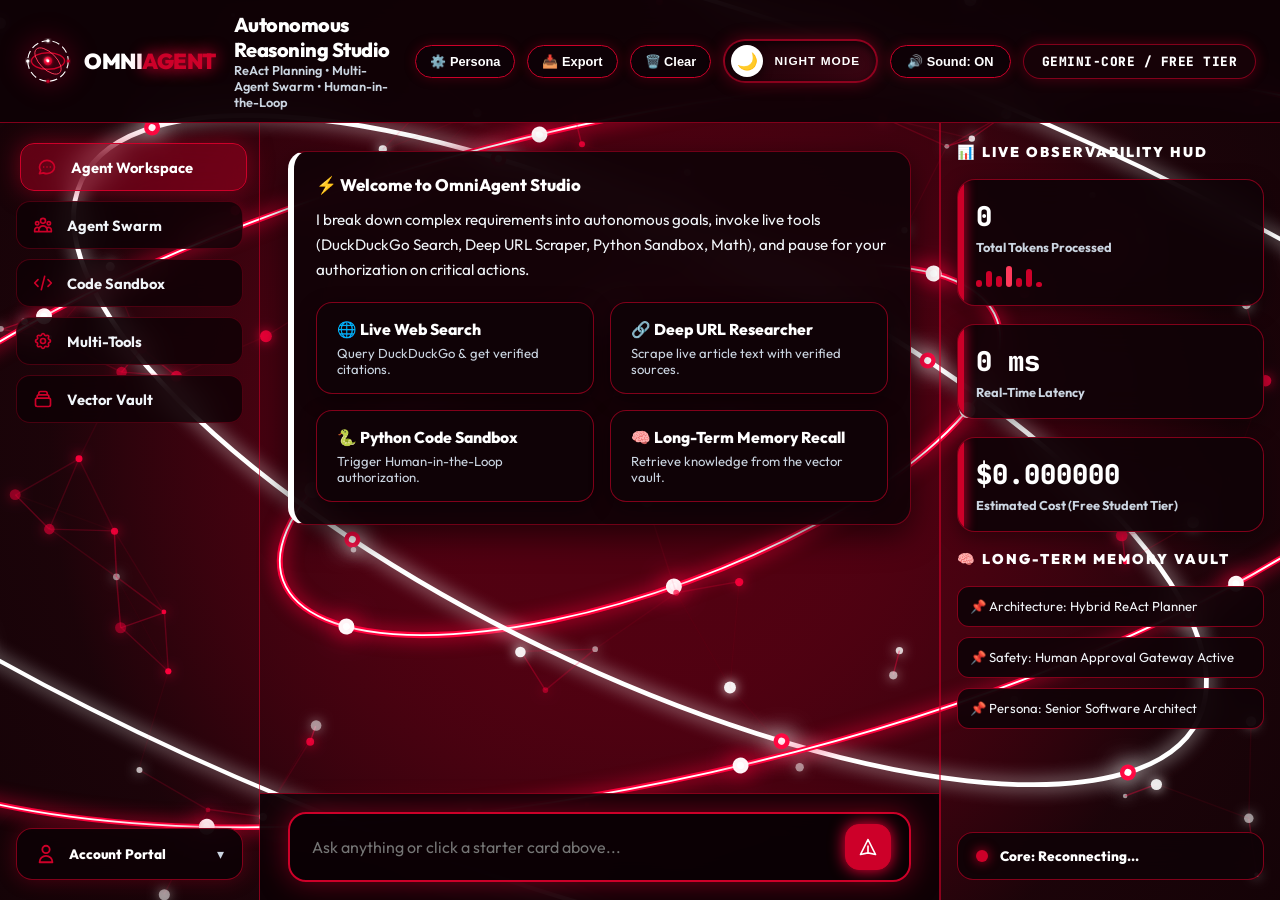
==== commit 49136253: "fix: remove dividing line and repeated subtitle from brand logo" ====
--- a/static/index.html
+++ b/static/index.html
@@ -18,8 +18,6 @@
                 <div id="brand-logo-container" onclick="showSection('chat')" style="cursor:pointer;"></div>
             </div>
 
-            <div class="header-divider-vertical"></div>
-
             <div class="header-title-block">
                 <h1 id="view-title">Autonomous Reasoning Studio</h1>
                 <span class="header-subtitle" id="view-subtitle">ReAct Planning • Multi-Agent Swarm • Human-in-the-Loop</span>
@@ -209,115 +207,114 @@
 
 print(compute_squares(10))"></textarea>
 
-                        <div class="code-actions-footer">
-                            <button class="btn-run-code" onclick="executeSandboxCode()">
-                                <span>▶️ Run Code</span>
-                            </button>
-                            <button class="btn-agent-optimize" onclick="sendCodeToAgent()">
-                                <span>🤖 Ask Agent to Refactor</span>
-                            </button>
-                            <span id="code-latency-badge" class="code-latency-badge">Latency: 0 ms</span>
-                        </div>
-                    </div>
-
-                    <!-- Live Output Console -->
-                    <div class="code-output-card">
-                        <div class="code-output-header">
-                            <span>📟 Execution Console Output (stdout)</span>
-                            <span id="code-status-pill" class="code-status-pill">Ready</span>
-                        </div>
-                        <pre id="sandbox-console-output" class="code-console-body">Press '▶️ Run Code' to execute your Python script...</pre>
-                    </div>
-                </div>
-
-                <!-- 4. Multi-Tools Registry View -->
-                <div class="tools-canvas view-section" id="tools-section" style="display:none;">
-                    <div class="tools-header-banner">
-                        <h2>🛠️ Active Dynamic Tool Registry</h2>
-                        <p>Live capability-based execution tools available to the autonomous agent.</p>
-                    </div>
-                    <div class="tools-grid" id="tools-grid-list"></div>
-                </div>
-
-                <!-- 5. Vector Vault Memory View -->
-                <div class="memory-canvas view-section" id="memory-section" style="display:none;">
-                    <div class="memory-header-banner">
-                        <h2>🧠 Long-Term Semantic Vector Vault</h2>
-                        <p>Persistent facts and document knowledge recalled during ReAct reasoning.</p>
-                    </div>
-
-                    <div class="dropzone-card" id="vault-dropzone" onclick="document.getElementById('vault-file-input').click()">
-                        <input type="file" id="vault-file-input" style="display:none;" accept=".txt,.md,.json,.csv,.py,.pdf" onchange="handleFileUpload(event)">
-                        <div class="dropzone-icon">📂</div>
-                        <div class="dropzone-title">Drag & Drop Documents Here to Index Knowledge</div>
-                        <div class="dropzone-subtitle">Supports <code>.txt</code>, <code>.md</code>, <code>.json</code>, <code>.csv</code>, <code>.py</code> • Auto-Chunked & Vector Indexed</div>
-                    </div>
-                    
-                    <div class="memory-input-card">
-                        <h3>➕ Store New Fact Manually</h3>
-                        <div class="memory-form">
-                            <input type="text" id="mem-new-tag" placeholder="Tag (e.g. UserGoal, Preference)..." class="mem-input-tag">
-                            <input type="text" id="mem-new-text" placeholder="Fact content to store in long-term memory..." class="mem-input-text">
-                            <button class="btn-approve" onclick="saveNewMemory()">Store Fact</button>
-                        </div>
-                    </div>
-
-                    <div class="vault-items-grid" id="vault-items-grid"></div>
-                </div>
-
-                <!-- Input Bar -->
-                <div class="input-dock">
-                    <div class="input-wrapper">
-                        <input type="text" id="user-input" class="input-box" placeholder="Ask anything or click a starter card above..." autofocus>
-                        <button id="btn-send" class="btn-send" title="Send Request">
-                            <svg width="20" height="20" fill="none" stroke="currentColor" viewBox="0 0 24 24"><path stroke-linecap="round" stroke-linejoin="round" stroke-width="2" d="M12 19l9 2-9-18-9 18 9-2zm0 0v-8"></path></svg>
+                    <div class="code-actions-footer">
+                        <button class="btn-run-code" onclick="executeSandboxCode()">
+                            <span>▶️ Run Code</span>
                         </button>
-                    </div>
-                </div>
-            </main>
-
-            <!-- Right Observability HUD Panel -->
-            <aside class="metrics-panel" id="metrics-panel">
-                <div class="panel-section-title">📊 Live Observability HUD</div>
+                        <button class="btn-agent-optimize" onclick="sendCodeToAgent()">
+                            <span>🤖 Ask Agent to Refactor</span>
+                        </button>
+                        <span id="code-latency-badge" class="code-latency-badge">Latency: 0 ms</span>
+                    </div>
+                </div>
+
+                <!-- Live Output Console -->
+                <div class="code-output-card">
+                    <div class="code-output-header">
+                        <span>📟 Execution Console Output (stdout)</span>
+                        <span id="code-status-pill" class="code-status-pill">Ready</span>
+                    </div>
+                    <pre id="sandbox-console-output" class="code-console-body">Press '▶️ Run Code' to execute your Python script...</pre>
+                </div>
+            </div>
+
+            <!-- 4. Multi-Tools Registry View -->
+            <div class="tools-canvas view-section" id="tools-section" style="display:none;">
+                <div class="tools-header-banner">
+                    <h2>🛠️ Active Dynamic Tool Registry</h2>
+                    <p>Live capability-based execution tools available to the autonomous agent.</p>
+                </div>
+                <div class="tools-grid" id="tools-grid-list"></div>
+            </div>
+
+            <!-- 5. Vector Vault Memory View -->
+            <div class="memory-canvas view-section" id="memory-section" style="display:none;">
+                <div class="memory-header-banner">
+                    <h2>🧠 Long-Term Semantic Vector Vault</h2>
+                    <p>Persistent facts and document knowledge recalled during ReAct reasoning.</p>
+                </div>
+
+                <div class="dropzone-card" id="vault-dropzone" onclick="document.getElementById('vault-file-input').click()">
+                    <input type="file" id="vault-file-input" style="display:none;" accept=".txt,.md,.json,.csv,.py,.pdf" onchange="handleFileUpload(event)">
+                    <div class="dropzone-icon">📂</div>
+                    <div class="dropzone-title">Drag & Drop Documents Here to Index Knowledge</div>
+                    <div class="dropzone-subtitle">Supports <code>.txt</code>, <code>.md</code>, <code>.json</code>, <code>.csv</code>, <code>.py</code> • Auto-Chunked & Vector Indexed</div>
+                </div>
                 
-                <div class="metric-card">
-                    <div class="metric-val" id="metric-tokens">0</div>
-                    <div class="metric-label">Total Tokens Processed</div>
-                    <div class="cyber-wave-container">
-                        <div class="wave-bar"></div>
-                        <div class="wave-bar"></div>
-                        <div class="wave-bar"></div>
-                        <div class="wave-bar"></div>
-                        <div class="wave-bar"></div>
-                        <div class="wave-bar"></div>
-                        <div class="wave-bar"></div>
-                    </div>
-                </div>
-
-                <div class="metric-card">
-                    <div class="metric-val" id="metric-latency">0 ms</div>
-                    <div class="metric-label">Real-Time Latency</div>
-                </div>
-
-                <div class="metric-card">
-                    <div class="metric-val" id="metric-cost">$0.000000</div>
-                    <div class="metric-label">Estimated Cost (Free Student Tier)</div>
-                </div>
-
-                <div class="panel-section-title">🧠 Long-Term Memory Vault</div>
-                <div class="memory-chip-list" id="memory-chip-list">
-                    <div class="memory-chip">📌 Architecture: Hybrid ReAct Planner</div>
-                    <div class="memory-chip">📌 Safety: Human Approval Gateway Active</div>
-                    <div class="memory-chip">📌 Persona: Senior Software Architect</div>
-                </div>
-
-                <!-- ⚡ Core: Ready Status Badge in Right Panel -->
-                <div class="agent-status-badge panel-bottom-status" onclick="runDiagnostics()" title="Click to test System Health & Latency">
-                    <div class="status-dot"></div>
-                    <span class="status-text">Core: Ready</span>
-                </div>
-            </aside>
-        </div>
+                <div class="memory-input-card">
+                    <h3>➕ Store New Fact Manually</h3>
+                    <div class="memory-form">
+                        <input type="text" id="mem-new-tag" placeholder="Tag (e.g. UserGoal, Preference)..." class="mem-input-tag">
+                        <input type="text" id="mem-new-text" placeholder="Fact content to store in long-term memory..." class="mem-input-text">
+                        <button class="btn-approve" onclick="saveNewMemory()">Store Fact</button>
+                    </div>
+                </div>
+
+                <div class="vault-items-grid" id="vault-items-grid"></div>
+            </div>
+
+            <!-- Input Bar -->
+            <div class="input-dock">
+                <div class="input-wrapper">
+                    <input type="text" id="user-input" class="input-box" placeholder="Ask anything or click a starter card above..." autofocus>
+                    <button id="btn-send" class="btn-send" title="Send Request">
+                        <svg width="20" height="20" fill="none" stroke="currentColor" viewBox="0 0 24 24"><path stroke-linecap="round" stroke-linejoin="round" stroke-width="2" d="M12 19l9 2-9-18-9 18 9-2zm0 0v-8"></path></svg>
+                    </button>
+                </div>
+            </div>
+        </main>
+
+        <!-- Right Observability HUD Panel -->
+        <aside class="metrics-panel" id="metrics-panel">
+            <div class="panel-section-title">📊 Live Observability HUD</div>
+            
+            <div class="metric-card">
+                <div class="metric-val" id="metric-tokens">0</div>
+                <div class="metric-label">Total Tokens Processed</div>
+                <div class="cyber-wave-container">
+                    <div class="wave-bar"></div>
+                    <div class="wave-bar"></div>
+                    <div class="wave-bar"></div>
+                    <div class="wave-bar"></div>
+                    <div class="wave-bar"></div>
+                    <div class="wave-bar"></div>
+                    <div class="wave-bar"></div>
+                </div>
+            </div>
+
+            <div class="metric-card">
+                <div class="metric-val" id="metric-latency">0 ms</div>
+                <div class="metric-label">Real-Time Latency</div>
+            </div>
+
+            <div class="metric-card">
+                <div class="metric-val" id="metric-cost">$0.000000</div>
+                <div class="metric-label">Estimated Cost (Free Student Tier)</div>
+            </div>
+
+            <div class="panel-section-title">🧠 Long-Term Memory Vault</div>
+            <div class="memory-chip-list" id="memory-chip-list">
+                <div class="memory-chip">📌 Architecture: Hybrid ReAct Planner</div>
+                <div class="memory-chip">📌 Safety: Human Approval Gateway Active</div>
+                <div class="memory-chip">📌 Persona: Senior Software Architect</div>
+            </div>
+
+            <!-- ⚡ Core: Ready Status Badge in Right Panel -->
+            <div class="agent-status-badge panel-bottom-status" onclick="runDiagnostics()" title="Click to test System Health & Latency">
+                <div class="status-dot"></div>
+                <span class="status-text">Core: Ready</span>
+            </div>
+        </aside>
     </div>
 
     <!-- Settings & Persona Modal -->
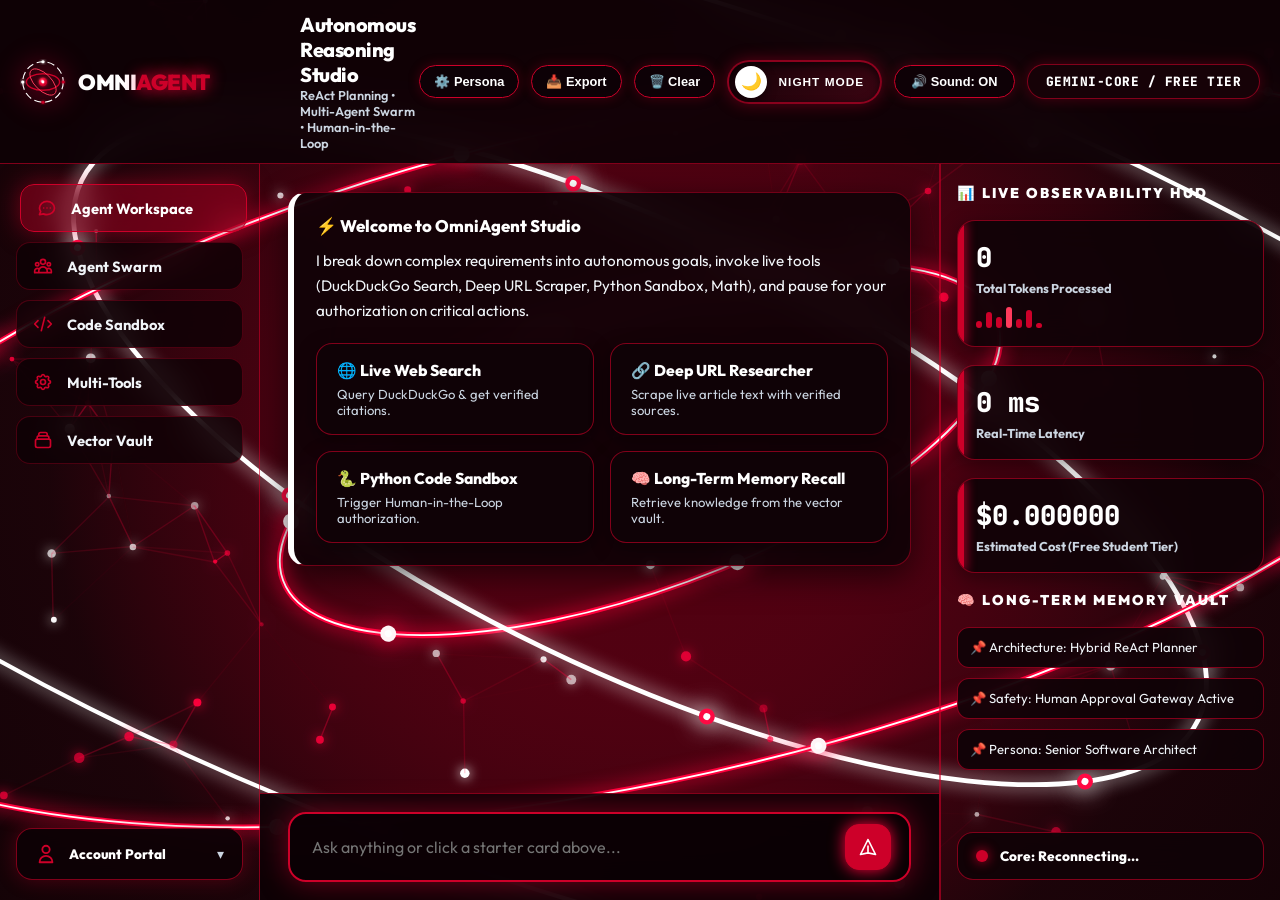
==== commit 1231bb33: "feat: add glowing cyber-ruby favicon, rich OpenGraph meta tags, and full responsiveness" ====
--- a/static/index.html
+++ b/static/index.html
@@ -3,8 +3,22 @@
 <head>
     <meta charset="UTF-8">
     <meta name="viewport" content="width=device-width, initial-scale=1.0, maximum-scale=1.0, user-scalable=no">
-    <title>OmniAgent — Autonomous Agentic Studio</title>
-    <meta name="description" content="Next-Gen Autonomous Agentic AI Workspace in Cherry Red & Pure White">
+    <title>OmniAgent — Autonomous Reasoning Studio</title>
+    
+    <!-- 🌟 Browser Tab Favicons & Mobile Home Icons -->
+    <link rel="icon" type="image/svg+xml" href="/static/favicon.svg">
+    <link rel="apple-touch-icon" href="/static/favicon.svg">
+    <meta name="theme-color" content="#cd0029">
+
+    <!-- 🌐 Rich Social Share Previews (LinkedIn, WhatsApp, Twitter, Discord) -->
+    <meta property="og:type" content="website">
+    <meta property="og:title" content="OmniAgent — Autonomous Reasoning Studio">
+    <meta property="og:description" content="Next-Gen Autonomous Agentic AI Workspace with ReAct Planning, Multi-Agent Swarm, Python Sandbox & Human-in-the-Loop.">
+    <meta property="og:image" content="/static/favicon.svg">
+    <meta name="twitter:card" content="summary_large_image">
+    <meta name="twitter:title" content="OmniAgent Studio">
+    <meta name="twitter:description" content="Autonomous Agentic AI Studio powered by Google Gemini and ReAct Engine.">
+
     <link rel="preconnect" href="https://fonts.googleapis.com">
     <link rel="preconnect" href="https://fonts.gstatic.com" crossorigin>
     <link href="https://fonts.googleapis.com/css2?family=Inter:wght@400;500;600;700&family=JetBrains+Mono:wght@500;700&family=Outfit:wght@600;700;800;900&display=swap" rel="stylesheet">
--- a/static/css/style.css
+++ b/static/css/style.css
@@ -41,10 +41,6 @@
     backdrop-filter: blur(20px) !important;
     -webkit-backdrop-filter: blur(20px) !important;
     border-bottom: 1.5px solid rgba(205, 0, 41, 0.35) !important;
-}
-
-body.light-theme .header-divider-vertical {
-    background: rgba(205, 0, 41, 0.35) !important;
 }
 
 body.light-theme .input-dock {
@@ -254,40 +250,32 @@
     background: transparent;
 }
 
-/* 🌟 Full-Width Unified Straight Top Header Bar */
+/* 🌟 Full-Width Unified Straight Top Header Bar with Exact Geometric Alignment */
 .workspace-header {
-    display: flex;
-    align-items: center;
-    justify-content: space-between;
-    padding: 12px 24px;
+    display: grid;
+    grid-template-columns: 260px 1fr auto;
+    align-items: center;
+    padding: 12px 20px;
     border-bottom: 1.5px solid var(--cherry-border);
     background: rgba(14, 2, 6, 0.94);
     backdrop-filter: blur(20px);
     -webkit-backdrop-filter: blur(20px);
     flex-shrink: 0;
     z-index: 20;
-    gap: 18px;
     width: 100%;
 }
 
 .header-left-brand {
     display: flex;
     align-items: center;
-    flex-shrink: 0;
-}
-
-.header-divider-vertical {
-    width: 1.5px;
-    height: 38px;
-    background: var(--cherry-border);
-    opacity: 0.7;
+    width: 260px;
 }
 
 .header-title-block {
-    flex: 1;
     display: flex;
     flex-direction: column;
     justify-content: center;
+    padding-left: 20px; /* Aligns perfectly with the vertical line of the left sidebar */
 }
 
 .header-title-block h1 {
@@ -328,8 +316,8 @@
 
 .gyro-logo-wrapper {
     position: relative;
-    width: 48px;
-    height: 48px;
+    width: 46px;
+    height: 46px;
     display: flex;
     align-items: center;
     justify-content: center;
@@ -366,31 +354,6 @@
 .cherry-text {
     color: var(--cherry-red);
     text-shadow: 0 0 16px var(--cherry-glow);
-}
-
-.brand-sub {
-    font-size: 0.68rem;
-    font-weight: 800;
-    color: var(--white-subtle);
-    letter-spacing: 2px;
-    display: flex;
-    align-items: center;
-    gap: 6px;
-    margin-top: 2px;
-}
-
-.pulse-live {
-    width: 7px;
-    height: 7px;
-    border-radius: 50%;
-    background: var(--cherry-red);
-    box-shadow: 0 0 12px var(--cherry-glow);
-    animation: pulse 1.5s infinite;
-}
-
-@keyframes pulse {
-    0%, 100% { opacity: 1; transform: scale(1); }
-    50% { opacity: 0.3; transform: scale(0.7); }
 }
 
 /* 3-Column Studio Body */
@@ -1722,12 +1685,13 @@
 
 @media (max-width: 992px) {
     .app-body-container { grid-template-columns: 1fr; }
-    .sidebar-nav, .metrics-panel, .header-divider-vertical { display: none; }
+    .sidebar-nav, .metrics-panel { display: none; }
     .quick-prompts-grid, .tools-grid, .vault-items-grid { grid-template-columns: 1fr; }
     .memory-form { flex-direction: column; }
     .mem-input-tag { width: 100%; }
     .input-dock { margin-bottom: 55px; }
-    .workspace-header { flex-direction: column; gap: 12px; }
+    .workspace-header { grid-template-columns: 1fr; gap: 12px; }
+    .header-title-block { padding-left: 0; }
     .mobile-nav-bar {
         display: flex;
         justify-content: space-around;
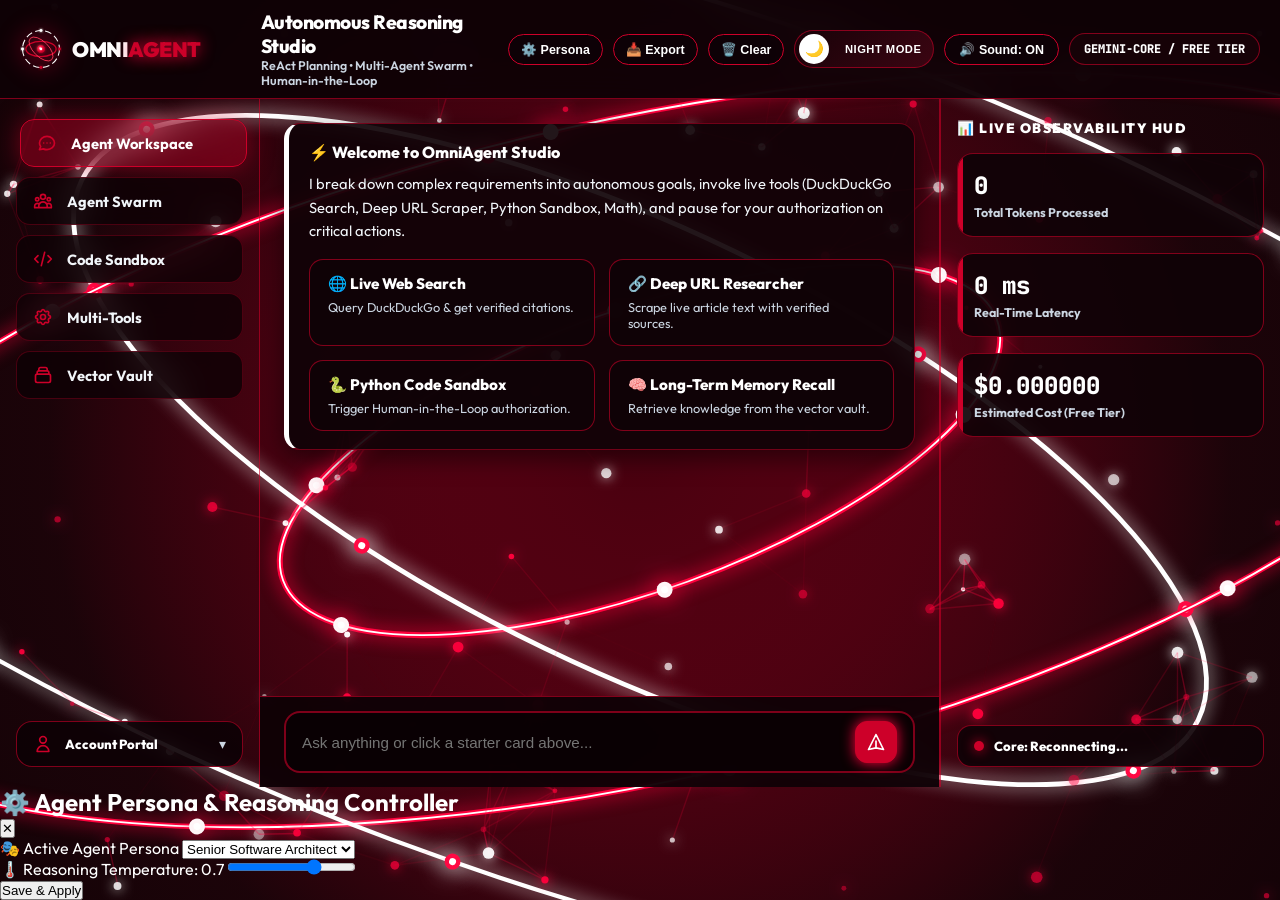
==== commit 9790a124: "fix: complete mobile responsive overhaul with bottom navigation dock and zero overflow" ====
--- a/static/index.html
+++ b/static/index.html
@@ -10,14 +10,12 @@
     <link rel="apple-touch-icon" href="/static/favicon.svg">
     <meta name="theme-color" content="#cd0029">
 
-    <!-- 🌐 Rich Social Share Previews (LinkedIn, WhatsApp, Twitter, Discord) -->
+    <!-- 🌐 Rich Social Share Previews -->
     <meta property="og:type" content="website">
     <meta property="og:title" content="OmniAgent — Autonomous Reasoning Studio">
     <meta property="og:description" content="Next-Gen Autonomous Agentic AI Workspace with ReAct Planning, Multi-Agent Swarm, Python Sandbox & Human-in-the-Loop.">
     <meta property="og:image" content="/static/favicon.svg">
     <meta name="twitter:card" content="summary_large_image">
-    <meta name="twitter:title" content="OmniAgent Studio">
-    <meta name="twitter:description" content="Autonomous Agentic AI Studio powered by Google Gemini and ReAct Engine.">
 
     <link rel="preconnect" href="https://fonts.googleapis.com">
     <link rel="preconnect" href="https://fonts.gstatic.com" crossorigin>
@@ -26,7 +24,7 @@
 </head>
 <body>
     <div class="app-layout">
-        <!-- 🌟 Full-Width Unified Straight Header Bar -->
+        <!-- 🌟 Top Header Bar -->
         <header class="workspace-header">
             <div class="header-left-brand">
                 <div id="brand-logo-container" onclick="showSection('chat')" style="cursor:pointer;"></div>
@@ -39,7 +37,7 @@
             
             <div class="header-controls">
                 <!-- Persona Modal Trigger -->
-                <button class="btn-action-header" id="btn-settings-modal" onclick="toggleSettingsModal()" title="Configure Agent Persona & Creativity">
+                <button class="btn-action-header" id="btn-settings-modal" onclick="toggleSettingsModal()" title="Configure Agent Persona">
                     ⚙️ Persona
                 </button>
 
@@ -66,11 +64,10 @@
                     <div class="switch-knob" id="switch-knob-icon">🌙</div>
                 </button>
 
-                <button class="btn-sound-toggle" id="btn-sound" onclick="toggleAudio()" title="Toggle Soft Tap Sound FX">
+                <button class="btn-sound-toggle" id="btn-sound" onclick="toggleAudio()" title="Toggle Sound FX">
                     🔊 Sound: ON
                 </button>
                 
-                <!-- Clean High-Contrast Pill -->
                 <div class="model-pill">GEMINI-CORE / FREE TIER</div>
             </div>
         </header>
@@ -132,7 +129,6 @@
                         </div>
                         <div class="step-content">I break down complex requirements into autonomous goals, invoke live tools (DuckDuckGo Search, Deep URL Scraper, Python Sandbox, Math), and pause for your authorization on critical actions.</div>
                         
-                        <!-- Quick Starter Prompts -->
                         <div class="quick-prompts-grid">
                             <div class="prompt-chip" onclick="quickRun('Search latest trends in quantum computing')">
                                 <span class="prompt-title">🌐 Live Web Search</span>
@@ -232,7 +228,6 @@
                     </div>
                 </div>
 
-                <!-- Live Output Console -->
                 <div class="code-output-card">
                     <div class="code-output-header">
                         <span>📟 Execution Console Output (stdout)</span>
@@ -243,7 +238,7 @@
             </div>
 
             <!-- 4. Multi-Tools Registry View -->
-            <div class="tools-canvas view-section" id="tools-section" style="display:none;">
+            <div class="tools-section view-section tools-canvas" id="tools-section" style="display:none;">
                 <div class="tools-header-banner">
                     <h2>🛠️ Active Dynamic Tool Registry</h2>
                     <p>Live capability-based execution tools available to the autonomous agent.</p>
@@ -295,15 +290,6 @@
             <div class="metric-card">
                 <div class="metric-val" id="metric-tokens">0</div>
                 <div class="metric-label">Total Tokens Processed</div>
-                <div class="cyber-wave-container">
-                    <div class="wave-bar"></div>
-                    <div class="wave-bar"></div>
-                    <div class="wave-bar"></div>
-                    <div class="wave-bar"></div>
-                    <div class="wave-bar"></div>
-                    <div class="wave-bar"></div>
-                    <div class="wave-bar"></div>
-                </div>
             </div>
 
             <div class="metric-card">
@@ -313,79 +299,63 @@
 
             <div class="metric-card">
                 <div class="metric-val" id="metric-cost">$0.000000</div>
-                <div class="metric-label">Estimated Cost (Free Student Tier)</div>
-            </div>
-
-            <div class="panel-section-title">🧠 Long-Term Memory Vault</div>
-            <div class="memory-chip-list" id="memory-chip-list">
-                <div class="memory-chip">📌 Architecture: Hybrid ReAct Planner</div>
-                <div class="memory-chip">📌 Safety: Human Approval Gateway Active</div>
-                <div class="memory-chip">📌 Persona: Senior Software Architect</div>
-            </div>
-
-            <!-- ⚡ Core: Ready Status Badge in Right Panel -->
-            <div class="agent-status-badge panel-bottom-status" onclick="runDiagnostics()" title="Click to test System Health & Latency">
+                <div class="metric-label">Estimated Cost (Free Tier)</div>
+            </div>
+
+            <div class="agent-status-badge panel-bottom-status" onclick="runDiagnostics()" title="Click to test System Health">
                 <div class="status-dot"></div>
                 <span class="status-text">Core: Ready</span>
             </div>
         </aside>
     </div>
 
-    <!-- Settings & Persona Modal -->
+    <!-- Settings Modal -->
     <div class="settings-modal-backdrop" id="settings-modal" onclick="closeSettingsModal(event)">
         <div class="settings-modal-card" onclick="event.stopPropagation()">
             <div class="settings-header">
                 <h2>⚙️ Agent Persona & Reasoning Controller</h2>
                 <button class="btn-close-modal" onclick="toggleSettingsModal()">✕</button>
             </div>
-            
             <div class="settings-body">
                 <div class="settings-field">
                     <label>🎭 Active Agent Persona</label>
                     <select id="persona-select" class="settings-select" onchange="updatePersonaSetting()">
-                        <option value="architect">Senior Software Architect (Clean Architecture & Code)</option>
-                        <option value="scientist">Research Scientist (Deep Analysis & Grounded Citations)</option>
-                        <option value="auditor">Cybersecurity Auditor (Strict Safety & Vulnerability Scrutiny)</option>
+                        <option value="architect">Senior Software Architect</option>
+                        <option value="scientist">Research Scientist</option>
+                        <option value="auditor">Cybersecurity Auditor</option>
                     </select>
                 </div>
-
                 <div class="settings-field">
                     <label>🌡️ Reasoning Temperature: <span id="temp-val-label">0.7</span></label>
                     <input type="range" id="temp-slider" min="0.0" max="1.0" step="0.1" value="0.7" class="settings-slider" oninput="document.getElementById('temp-val-label').textContent = this.value">
                 </div>
-
-                <div class="settings-field">
-                    <label>⚡ Active Model Engine</label>
-                    <div class="settings-info-pill">Gemini-Core High-Throughput Free Tier (Active)</div>
-                </div>
-            </div>
-
+            </div>
             <div class="settings-footer">
                 <button class="btn-approve" onclick="saveSettings()">Save & Apply</button>
             </div>
         </div>
     </div>
 
-    <!-- Mobile Navigation -->
+    <!-- 📱 Mobile Fixed Bottom Navigation Bar -->
     <nav class="mobile-nav-bar">
         <button class="mobile-nav-btn active" id="mob-btn-chat" onclick="showSection('chat')">
-            <svg width="22" height="22" fill="none" stroke="currentColor" viewBox="0 0 24 24"><path stroke-linecap="round" stroke-linejoin="round" stroke-width="2" d="M8 12h.01M12 12h.01M16 12h.01M21 12c0 4.418-4.03 8-9 8a9.863 9.863 0 01-4.255-.949L3 20l1.395-3.72C3.512 15.042 3 13.574 3 12c0-4.418 4.03-8 9-8s9 3.582 9 8z"></path></svg>
+            <svg width="20" height="20" fill="none" stroke="currentColor" viewBox="0 0 24 24"><path stroke-linecap="round" stroke-linejoin="round" stroke-width="2" d="M8 12h.01M12 12h.01M16 12h.01M21 12c0 4.418-4.03 8-9 8a9.863 9.863 0 01-4.255-.949L3 20l1.395-3.72C3.512 15.042 3 13.574 3 12c0-4.418 4.03-8 9-8s9 3.582 9 8z"></path></svg>
             <span>Workspace</span>
         </button>
-        <button class="mobile-nav-btn" onclick="showSection('swarm')">
-            <svg width="22" height="22" fill="none" stroke="currentColor" viewBox="0 0 24 24"><path stroke-linecap="round" stroke-linejoin="round" stroke-width="2" d="M17 20h5v-2a3 3 0 00-5.356-1.857M17 20H7m10 0v-2c0-.656-.126-1.283-.356-1.857M7 20H2v-2a3 3 0 015.356-1.857M7 20v-2c0-.656.126-1.283.356-1.857m0 0a5.002 5.002 0 019.288 0M15 7a3 3 0 11-6 0 3 3 0 016 0zm6 3a2 2 0 11-4 0 2 2 0 014 0zM7 10a2 2 0 11-4 0 2 2 0 014 0z"></path></svg>
+        <button class="mobile-nav-btn" id="mob-btn-swarm" onclick="showSection('swarm')">
+            <svg width="20" height="20" fill="none" stroke="currentColor" viewBox="0 0 24 24"><path stroke-linecap="round" stroke-linejoin="round" stroke-width="2" d="M17 20h5v-2a3 3 0 00-5.356-1.857M17 20H7m10 0v-2c0-.656-.126-1.283-.356-1.857M7 20H2v-2a3 3 0 015.356-1.857M7 20v-2c0-.656.126-1.283.356-1.857m0 0a5.002 5.002 0 019.288 0M15 7a3 3 0 11-6 0 3 3 0 016 0zm6 3a2 2 0 11-4 0 2 2 0 014 0zM7 10a2 2 0 11-4 0 2 2 0 014 0z"></path></svg>
             <span>Swarm</span>
         </button>
-        <button class="mobile-nav-btn" onclick="showSection('code')">
-            <svg width="22" height="22" fill="none" stroke="currentColor" viewBox="0 0 24 24"><path stroke-linecap="round" stroke-linejoin="round" stroke-width="2" d="M10 20l4-16m4 4l4 4-4 4M6 16l-4-4 4-4"></path></svg>
+        <button class="mobile-nav-btn" id="mob-btn-code" onclick="showSection('code')">
+            <svg width="20" height="20" fill="none" stroke="currentColor" viewBox="0 0 24 24"><path stroke-linecap="round" stroke-linejoin="round" stroke-width="2" d="M10 20l4-16m4 4l4 4-4 4M6 16l-4-4 4-4"></path></svg>
             <span>Code</span>
         </button>
-        <button class="mobile-nav-btn" onclick="showSection('tools')">
-            <svg width="22" height="22" fill="none" stroke="currentColor" viewBox="0 0 24 24"><path stroke-linecap="round" stroke-linejoin="round" stroke-width="2" d="M10.325 4.317c.426-1.756 2.924-1.756 3.35 0a1.724 1.724 0 002.573 1.066c1.543-.94 3.31.826 2.37 2.37a1.724 1.724 0 001.065 2.572c1.756.426 1.756 2.924 0 3.35a1.724 1.724 0 00-1.066 2.573c.94 1.543-.826 3.31-2.37 2.37a1.724 1.724 0 00-2.572 1.065c-.426 1.756-2.924 1.756-3.35 0a1.724 1.724 0 00-2.573-1.066c-1.543.94-3.31-.826-2.37-2.37a1.724 1.724 0 00-1.065-2.572c-1.756-.426-1.756-2.924 0-3.35a1.724 1.724 0 001.066-2.573c-.94-1.543.826-3.31 2.37-2.37.996.608 2.296.07 2.572-1.065z"></path><path stroke-linecap="round" stroke-linejoin="round" stroke-width="2" d="M15 12a3 3 0 11-6 0 3 3 0 016 0z"></path></svg>
+        <button class="mobile-nav-btn" id="mob-btn-tools" onclick="showSection('tools')">
+            <svg width="20" height="20" fill="none" stroke="currentColor" viewBox="0 0 24 24"><path stroke-linecap="round" stroke-linejoin="round" stroke-width="2" d="M10.325 4.317c.426-1.756 2.924-1.756 3.35 0a1.724 1.724 0 002.573 1.066c1.543-.94 3.31.826 2.37 2.37a1.724 1.724 0 001.065 2.572c1.756.426 1.756 2.924 0 3.35a1.724 1.724 0 00-1.066 2.573c.94 1.543-.826 3.31-2.37 2.37a1.724 1.724 0 00-2.572 1.065c-.426 1.756-2.924 1.756-3.35 0a1.724 1.724 0 00-2.573-1.066c-1.543.94-3.31-.826-2.37-2.37a1.724 1.724 0 00-1.065-2.572c-1.756-.426-1.756-2.924 0-3.35a1.724 1.724 0 001.066-2.573c-.94-1.543.826-3.31 2.37-2.37.996.608 2.296.07 2.572-1.065z"></path><path stroke-linecap="round" stroke-linejoin="round" stroke-width="2" d="M15 12a3 3 0 11-6 0 3 3 0 016 0z"></path></svg>
             <span>Tools</span>
         </button>
-        <button class="mobile-nav-btn" onclick="showSection('memory')">
-            <svg width="22" height="22" fill="none" stroke="currentColor" viewBox="0 0 24 24"><path stroke-linecap="round" stroke-linejoin="round" stroke-width="2" d="M19 11H5m14 0a2 2 0 012 2v6a2 2 0 01-2 2H5a2 2 0 01-2-2v-6a2 2 0 012-2m14 0V9a2 2 0 00-2-2M5 11V9a2 2 0 012-2m0 0V5a2 2 0 012-2h6a2 2 0 012 2v2M7 7h10"></path></svg>
+        <button class="mobile-nav-btn" id="mob-btn-memory" onclick="showSection('memory')">
+            <svg width="20" height="20" fill="none" stroke="currentColor" viewBox="0 0 24 24"><path stroke-linecap="round" stroke-linejoin="round" stroke-width="2" d="M19 11H5m14 0a2 2 0 012 2v6a2 2 0 01-2 2H5a2 2 0 01-2-2v-6a2 2 0 012-2m14 0V9a2 2 0 00-2-2M5 11V9a2 2 0 012-2m0 0V5a2 2 0 012-2h6a2 2 0 012 2v2M7 7h10"></path></svg>
             <span>Vault</span>
         </button>
     </nav>
--- a/static/css/style.css
+++ b/static/css/style.css
@@ -35,42 +35,22 @@
     color: #0f172a !important;
 }
 
-/* Unified Top Header in Light Mode */
-body.light-theme .workspace-header {
-    background: rgba(255, 255, 255, 0.96) !important;
-    backdrop-filter: blur(20px) !important;
-    -webkit-backdrop-filter: blur(20px) !important;
-    border-bottom: 1.5px solid rgba(205, 0, 41, 0.35) !important;
-}
-
-body.light-theme .input-dock {
-    background: rgba(255, 255, 255, 0.95) !important;
-    backdrop-filter: blur(20px) !important;
-    -webkit-backdrop-filter: blur(20px) !important;
-    border-top: 1.5px solid rgba(205, 0, 41, 0.35) !important;
-}
-
-body.light-theme .sidebar-nav,
-body.light-theme .metrics-panel,
-body.light-theme .main-workspace {
-    background: transparent !important;
+body.light-theme .workspace-header,
+body.light-theme .input-dock,
+body.light-theme .mobile-nav-bar {
+    background: rgba(255, 255, 255, 0.97) !important;
     border-color: rgba(205, 0, 41, 0.35) !important;
 }
 
-/* Sidebar Nav Items in Light Mode */
-body.light-theme .nav-item {
-    background: #ffffff !important;
-    color: #0f172a !important;
-    border: 1.5px solid rgba(205, 0, 41, 0.25) !important;
-    box-shadow: 0 4px 14px rgba(0, 0, 0, 0.04) !important;
+body.light-theme .nav-item,
+body.light-theme .mobile-nav-btn {
+    color: #475569 !important;
 }
 
 body.light-theme .nav-item:hover,
-body.light-theme .nav-item.active {
-    background: rgba(255, 222, 230, 0.95) !important;
+body.light-theme .nav-item.active,
+body.light-theme .mobile-nav-btn.active {
     color: #cd0029 !important;
-    border-color: #cd0029 !important;
-    box-shadow: 0 0 20px rgba(205, 0, 41, 0.25) !important;
 }
 
 body.light-theme .btn-sound-toggle,
@@ -78,28 +58,6 @@
     background: #ffffff !important;
     color: #0f172a !important;
     border: 1.5px solid rgba(205, 0, 41, 0.45) !important;
-    box-shadow: 0 2px 10px rgba(205, 0, 41, 0.1) !important;
-}
-
-body.light-theme .btn-sound-toggle:hover,
-body.light-theme .btn-action-header:hover {
-    background: #cd0029 !important;
-    color: #ffffff !important;
-}
-
-body.light-theme .export-menu-dropdown {
-    background: #ffffff !important;
-    border-color: rgba(205, 0, 41, 0.4) !important;
-    box-shadow: 0 10px 30px rgba(205, 0, 41, 0.2) !important;
-}
-
-body.light-theme .export-opt {
-    color: #0f172a !important;
-}
-
-body.light-theme .export-opt:hover {
-    background: rgba(255, 222, 230, 0.9) !important;
-    color: #cd0029 !important;
 }
 
 body.light-theme .step-card,
@@ -111,121 +69,59 @@
 body.light-theme .tools-header-banner,
 body.light-theme .memory-header-banner,
 body.light-theme .memory-input-card,
-body.light-theme .memory-chip,
-body.light-theme .agent-status-badge,
 body.light-theme .code-editor-card,
 body.light-theme .code-output-card,
-body.light-theme .dropzone-card,
-body.light-theme .settings-modal-card {
+body.light-theme .dropzone-card {
     background: rgba(255, 255, 255, 0.98) !important;
     border-color: rgba(205, 0, 41, 0.4) !important;
-    box-shadow: 0 6px 24px rgba(205, 0, 41, 0.1) !important;
-}
-
-body.light-theme .settings-select {
-    background: #ffffff !important;
-    color: #0f172a !important;
-}
-
-body.light-theme .settings-header h2,
-body.light-theme .settings-field label {
-    color: #0f172a !important;
-}
-
-body.light-theme .dropzone-card {
-    border: 2px dashed rgba(205, 0, 41, 0.5) !important;
-    background: rgba(255, 245, 247, 0.8) !important;
-}
-
-body.light-theme .code-textarea {
-    background: #ffffff !important;
-    color: #0f172a !important;
-    border-color: rgba(205, 0, 41, 0.35) !important;
-}
-
-body.light-theme .code-console-body {
-    background: #f8fafc !important;
-    color: #0f172a !important;
-}
-
-body.light-theme .btn-template-chip {
-    background: #ffffff !important;
-    color: #0f172a !important;
-    border-color: rgba(205, 0, 41, 0.35) !important;
-}
-
-body.light-theme .swarm-status-badge {
-    background: rgba(205, 0, 41, 0.08) !important;
-    border: 1.5px solid rgba(205, 0, 41, 0.35) !important;
-    color: #cd0029 !important;
-}
-
-body.light-theme .badge-status-text {
-    color: #cd0029 !important;
+    box-shadow: 0 4px 18px rgba(205, 0, 41, 0.08) !important;
 }
 
 body.light-theme .step-title,
 body.light-theme .prompt-title,
 body.light-theme .tool-name,
-body.light-theme .metric-val,
-body.light-theme .panel-section-title,
 body.light-theme .header-title-block h1,
 body.light-theme .brand-main,
 body.light-theme .status-text,
 body.light-theme .tools-header-banner h2,
 body.light-theme .memory-header-banner h2,
-body.light-theme .memory-input-card h3,
-body.light-theme .swarm-info h3,
-body.light-theme .vault-tag,
-body.light-theme .code-output-header span,
-body.light-theme .dropzone-title {
+body.light-theme .swarm-info h3 {
     color: #0f172a !important;
 }
 
 body.light-theme .step-content,
 body.light-theme .prompt-desc,
 body.light-theme .tool-desc,
-body.light-theme .vault-text,
-body.light-theme .metric-label,
 body.light-theme .header-subtitle,
-body.light-theme .swarm-info p,
-body.light-theme .tools-header-banner p,
-body.light-theme .memory-header-banner p,
-body.light-theme .dropzone-subtitle {
+body.light-theme .swarm-info p {
     color: #334155 !important;
-}
-
-body.light-theme .model-pill {
-    background: #ffffff !important;
-    color: #0f172a !important;
-    border: 1.5px solid rgba(205, 0, 41, 0.4) !important;
-    box-shadow: 0 0 14px rgba(205, 0, 41, 0.1) !important;
 }
 
 body.light-theme .input-wrapper {
     background: #ffffff !important;
     border-color: #cd0029 !important;
-    box-shadow: 0 0 20px rgba(205, 0, 41, 0.25) !important;
 }
 
 body.light-theme .input-box {
     color: #0f172a !important;
 }
 
-* {
+/* Master Reset & Viewport Constraints */
+*, *::before, *::after {
     margin: 0;
     padding: 0;
     box-sizing: border-box;
     -webkit-tap-highlight-color: transparent;
 }
 
-body {
+html, body {
+    width: 100%;
+    max-width: 100vw;
+    height: 100%;
+    overflow-x: hidden;
     font-family: var(--font-sans);
     background-color: var(--bg-dark);
     color: var(--text-main);
-    overflow: hidden;
-    height: 100vh;
-    width: 100vw;
     transition: background-color 0.3s ease, color 0.3s ease;
 }
 
@@ -236,57 +132,61 @@
     width: 100vw;
     height: 100vh;
     z-index: 0;
-    pointer-events: all;
-}
-
-/* Master Layout */
+    pointer-events: none;
+}
+
+/* Master App Layout */
 .app-layout {
     position: relative;
     z-index: 10;
     display: flex;
     flex-direction: column;
     height: 100vh;
+    height: 100dvh;
     width: 100vw;
-    background: transparent;
-}
-
-/* 🌟 Full-Width Unified Straight Top Header Bar with Exact Geometric Alignment */
+    max-width: 100vw;
+    overflow: hidden;
+}
+
+/* 🌟 Full-Width Straight Top Header Bar */
 .workspace-header {
-    display: grid;
-    grid-template-columns: 260px 1fr auto;
-    align-items: center;
-    padding: 12px 20px;
+    display: flex;
+    align-items: center;
+    justify-content: flex-start;
+    padding: 10px 20px;
     border-bottom: 1.5px solid var(--cherry-border);
     background: rgba(14, 2, 6, 0.94);
     backdrop-filter: blur(20px);
     -webkit-backdrop-filter: blur(20px);
     flex-shrink: 0;
-    z-index: 20;
-    width: 100%;
+    z-index: 50;
+    width: 100%;
+    box-sizing: border-box;
 }
 
 .header-left-brand {
     display: flex;
     align-items: center;
-    width: 260px;
+    flex-shrink: 0;
 }
 
 .header-title-block {
     display: flex;
     flex-direction: column;
     justify-content: center;
-    padding-left: 20px; /* Aligns perfectly with the vertical line of the left sidebar */
+    margin-left: 60px;
+    flex: 1;
 }
 
 .header-title-block h1 {
-    font-size: 1.25rem;
+    font-size: 1.2rem;
     font-weight: 800;
     color: var(--text-main);
     letter-spacing: -0.5px;
 }
 
 .header-subtitle {
-    font-size: 0.8rem;
+    font-size: 0.78rem;
     font-weight: 600;
     color: var(--white-subtle);
 }
@@ -294,58 +194,37 @@
 .header-controls {
     display: flex;
     align-items: center;
-    gap: 12px;
+    gap: 10px;
+    margin-left: auto;
     flex-shrink: 0;
 }
 
-/* Free, Open Brand Typography inside Header */
+/* Brand Typography */
 .omni-brand-core {
     display: flex;
     align-items: center;
-    gap: 12px;
-    background: transparent !important;
-    border: none !important;
-    box-shadow: none !important;
-    padding: 0 !important;
-    transition: transform 0.2s ease;
-}
-
-.omni-brand-core:hover {
-    transform: scale(1.02);
+    gap: 10px;
 }
 
 .gyro-logo-wrapper {
     position: relative;
-    width: 46px;
-    height: 46px;
+    width: 42px;
+    height: 42px;
     display: flex;
     align-items: center;
     justify-content: center;
-    filter: drop-shadow(0 0 14px var(--cherry-glow));
-    transition: transform 0.3s ease;
-}
-
-.spin-slow-cw {
-    transform-origin: 50% 50%;
-    animation: svgSpin 12s linear infinite;
-}
-
-.spin-fast-ccw {
-    transform-origin: 50% 50%;
-    animation: svgSpinReverse 6s linear infinite;
-}
-
-.spin-tilt-cw {
-    transform-origin: 50% 50%;
-    transform: rotate(45deg);
-    animation: svgSpin 4s linear infinite;
-}
+    filter: drop-shadow(0 0 12px var(--cherry-glow));
+}
+
+.spin-slow-cw { transform-origin: 50% 50%; animation: svgSpin 12s linear infinite; }
+.spin-fast-ccw { transform-origin: 50% 50%; animation: svgSpinReverse 6s linear infinite; }
+.spin-tilt-cw { transform-origin: 50% 50%; transform: rotate(45deg); animation: svgSpin 4s linear infinite; }
 
 @keyframes svgSpin { 100% { transform: rotate(360deg); } }
 @keyframes svgSpinReverse { 100% { transform: rotate(-360deg); } }
 
 .brand-main {
-    font-size: 1.35rem;
+    font-size: 1.3rem;
     font-weight: 900;
     letter-spacing: -0.5px;
     color: var(--text-main);
@@ -362,12 +241,11 @@
     grid-template-columns: 260px 1fr 340px;
     flex: 1;
     overflow: hidden;
-    background: transparent;
+    width: 100%;
 }
 
 /* Left Sidebar */
 .sidebar-nav {
-    background: transparent;
     border-right: 1.5px solid var(--cherry-border);
     display: flex;
     flex-direction: column;
@@ -397,7 +275,6 @@
     border: 1.5px solid rgba(205, 0, 41, 0.3);
     background: rgba(14, 2, 6, 0.82);
     backdrop-filter: blur(16px);
-    -webkit-backdrop-filter: blur(16px);
 }
 
 .nav-item:hover, .nav-item.active {
@@ -414,7 +291,7 @@
     color: var(--cherry-red);
 }
 
-/* 👤 Bottom Left Account Popover Badge */
+/* Account Badge */
 .account-gateway-wrapper {
     margin-top: auto;
     position: relative;
@@ -424,37 +301,22 @@
     background: rgba(14, 2, 6, 0.92);
     border: 1.5px solid var(--cherry-border);
     border-radius: 16px;
-    padding: 14px 18px;
+    padding: 12px 16px;
     display: flex;
     align-items: center;
     gap: 12px;
     cursor: pointer;
-    backdrop-filter: blur(16px);
-    -webkit-backdrop-filter: blur(16px);
-    box-shadow: 0 0 20px rgba(205, 0, 41, 0.3);
-    transition: all 0.25s ease;
-}
-
-body.light-theme .account-badge {
-    background: #ffffff !important;
-    border-color: rgba(205, 0, 41, 0.4) !important;
-}
-
-.account-badge:hover {
-    border-color: var(--cherry-red);
-    box-shadow: 0 0 24px var(--cherry-glow);
-    transform: translateY(-2px);
 }
 
 .account-svg-icon {
-    width: 22px;
-    height: 22px;
+    width: 20px;
+    height: 20px;
     color: var(--cherry-red);
 }
 
 .account-chevron {
     margin-left: auto;
-    font-size: 0.9rem;
+    font-size: 0.85rem;
     color: var(--white-subtle);
 }
 
@@ -470,19 +332,10 @@
     display: none;
     flex-direction: column;
     gap: 6px;
-    box-shadow: 0 10px 32px rgba(0, 0, 0, 0.8), 0 0 24px rgba(205, 0, 41, 0.4);
     z-index: 100;
 }
 
-body.light-theme .account-popover-menu {
-    background: #ffffff !important;
-    border-color: rgba(205, 0, 41, 0.5) !important;
-    box-shadow: 0 10px 30px rgba(205, 0, 41, 0.2) !important;
-}
-
-.account-popover-menu.show {
-    display: flex;
-}
+.account-popover-menu.show { display: flex; }
 
 .account-popover-item {
     display: flex;
@@ -494,53 +347,11 @@
     text-decoration: none;
     font-size: 0.88rem;
     font-weight: 700;
-    transition: all 0.2s ease;
-}
-
-.account-popover-item svg {
-    color: var(--cherry-red);
 }
 
 .account-popover-item:hover {
     background: var(--cherry-subtle);
     color: var(--cherry-glow);
-    transform: translateX(4px);
-}
-
-/* ⚡ Core: Ready Status Badge in Right Panel */
-.panel-bottom-status {
-    margin-top: auto;
-    padding: 14px 18px;
-    background: var(--surface-card);
-    border: 1.5px solid var(--cherry-border);
-    border-radius: 16px;
-    display: flex;
-    align-items: center;
-    gap: 12px;
-    backdrop-filter: blur(16px);
-    -webkit-backdrop-filter: blur(16px);
-    cursor: pointer;
-    transition: all 0.25s ease;
-}
-
-.panel-bottom-status:hover {
-    border-color: var(--cherry-red);
-    box-shadow: 0 0 24px var(--cherry-glow);
-    transform: scale(1.02);
-}
-
-.status-dot {
-    width: 12px;
-    height: 12px;
-    border-radius: 50%;
-    background: var(--cherry-red);
-    box-shadow: 0 0 14px var(--cherry-glow);
-}
-
-.status-text {
-    font-size: 0.85rem;
-    font-weight: 800;
-    color: var(--text-main);
 }
 
 /* Center Workspace */
@@ -548,38 +359,29 @@
     display: flex;
     flex-direction: column;
     height: 100%;
-    background: transparent;
     border-right: 1.5px solid var(--cherry-border);
     overflow: hidden;
     position: relative;
-}
-
-/* Header Action Buttons */
+    width: 100%;
+}
+
+/* Header Buttons */
 .btn-action-header {
     background: rgba(14, 2, 6, 0.85);
     color: var(--text-main);
     border: 1.5px solid var(--cherry-red);
-    padding: 8px 14px;
-    border-radius: 18px;
-    font-size: 0.8rem;
+    padding: 7px 12px;
+    border-radius: 16px;
+    font-size: 0.78rem;
     font-weight: 800;
     cursor: pointer;
-    box-shadow: 0 0 12px rgba(205, 0, 41, 0.25);
-    transition: all 0.2s ease;
-    display: flex;
-    align-items: center;
-    gap: 6px;
-}
-
-.btn-action-header:hover {
-    background: var(--cherry-red);
-    color: #ffffff;
-    transform: scale(1.05);
-}
-
-.export-dropdown-wrapper {
-    position: relative;
-}
+    display: flex;
+    align-items: center;
+    gap: 4px;
+    white-space: nowrap;
+}
+
+.export-dropdown-wrapper { position: relative; }
 
 .export-menu-dropdown {
     position: absolute;
@@ -592,14 +394,11 @@
     display: none;
     flex-direction: column;
     gap: 6px;
-    box-shadow: 0 10px 30px rgba(0, 0, 0, 0.6);
-    z-index: 50;
+    z-index: 100;
     width: 170px;
 }
 
-.export-menu-dropdown.show {
-    display: flex;
-}
+.export-menu-dropdown.show { display: flex; }
 
 .export-opt {
     padding: 8px 12px;
@@ -608,7 +407,6 @@
     font-weight: 700;
     color: #ffffff;
     cursor: pointer;
-    transition: all 0.2s ease;
 }
 
 .export-opt:hover {
@@ -619,45 +417,41 @@
 /* Luxury 3D Animated Slider */
 .theme-switch-btn {
     position: relative;
-    width: 155px;
-    height: 44px;
-    border-radius: 28px;
+    width: 140px;
+    height: 38px;
+    border-radius: 24px;
     background: linear-gradient(135deg, #180208, #3b0512);
-    border: 2px solid var(--cherry-border);
+    border: 1.5px solid var(--cherry-border);
     cursor: pointer;
-    box-shadow: inset 0 3px 8px rgba(0, 0, 0, 0.7), 0 0 16px rgba(205, 0, 41, 0.4);
-    display: flex;
-    align-items: center;
-    position: relative;
-    transition: all 0.35s cubic-bezier(0.4, 0, 0.2, 1);
+    display: flex;
+    align-items: center;
+    transition: all 0.3s ease;
     outline: none;
     user-select: none;
     overflow: hidden;
+    flex-shrink: 0;
 }
 
 body.light-theme .theme-switch-btn {
     background: linear-gradient(135deg, #ff7a18, #ff1a47, #cd0029) !important;
-    border-color: #ff1a47 !important;
-    box-shadow: inset 0 2px 6px rgba(0, 0, 0, 0.2), 0 0 22px rgba(255, 26, 71, 0.5) !important;
 }
 
 .switch-label-night {
-    font-size: 0.74rem;
+    font-size: 0.7rem;
     font-weight: 900;
-    letter-spacing: 1px;
+    letter-spacing: 0.5px;
     color: #ffffff;
     position: absolute;
-    right: 16px;
-    display: block;
+    right: 12px;
 }
 
 .switch-label-day {
-    font-size: 0.74rem;
+    font-size: 0.7rem;
     font-weight: 900;
-    letter-spacing: 1px;
+    letter-spacing: 0.5px;
     color: #ffffff;
     position: absolute;
-    left: 16px;
+    left: 12px;
     display: none;
 }
 
@@ -666,809 +460,161 @@
 
 .switch-knob {
     position: absolute;
-    top: 4px;
-    left: 6px;
-    width: 32px;
-    height: 32px;
+    top: 3px;
+    left: 4px;
+    width: 30px;
+    height: 30px;
     background: #ffffff;
     border-radius: 50%;
-    box-shadow: 0 4px 10px rgba(0, 0, 0, 0.5);
     display: flex;
     align-items: center;
     justify-content: center;
-    font-size: 1.05rem;
-    transition: transform 0.35s cubic-bezier(0.4, 0, 0.2, 1);
+    font-size: 0.95rem;
+    transition: transform 0.3s ease;
     pointer-events: none;
 }
 
 body.light-theme .switch-knob {
-    transform: translateX(107px) !important;
-    box-shadow: 0 4px 14px rgba(205, 0, 41, 0.45) !important;
+    transform: translateX(98px) !important;
 }
 
 .btn-sound-toggle {
     background: rgba(14, 2, 6, 0.85);
     color: var(--text-main);
     border: 1.5px solid var(--cherry-red);
-    padding: 8px 16px;
-    border-radius: 20px;
-    font-size: 0.8rem;
+    padding: 7px 14px;
+    border-radius: 18px;
+    font-size: 0.78rem;
     font-weight: 800;
     cursor: pointer;
-    box-shadow: 0 0 12px rgba(205, 0, 41, 0.25);
-    transition: all 0.2s ease;
-}
-
-.btn-sound-toggle:hover {
-    background: var(--cherry-red);
-    color: #ffffff;
-    transform: scale(1.05);
+    white-space: nowrap;
 }
 
 .model-pill {
-    font-size: 0.8rem;
+    font-size: 0.75rem;
     font-weight: 800;
-    padding: 8px 18px;
+    padding: 7px 14px;
     background: rgba(24, 3, 8, 0.9);
     color: #ffffff;
     border: 1.5px solid var(--cherry-border);
-    border-radius: 30px;
-    box-shadow: 0 0 14px rgba(205, 0, 41, 0.3);
+    border-radius: 20px;
     font-family: var(--font-mono);
-    letter-spacing: 0.5px;
-}
-
-/* Views & Canvases */
+    white-space: nowrap;
+}
+
+/* Canvases */
 .chat-canvas, .tools-canvas, .memory-canvas, .swarm-canvas, .code-canvas {
     flex: 1;
     overflow-y: auto;
-    padding: 28px;
-    display: flex;
-    flex-direction: column;
-    gap: 20px;
-    scroll-behavior: smooth;
-}
-
-.chat-canvas::-webkit-scrollbar, .tools-canvas::-webkit-scrollbar, .memory-canvas::-webkit-scrollbar, .swarm-canvas::-webkit-scrollbar, .code-canvas::-webkit-scrollbar {
-    width: 6px;
-}
-.chat-canvas::-webkit-scrollbar-thumb, .tools-canvas::-webkit-scrollbar-thumb, .memory-canvas::-webkit-scrollbar-thumb, .swarm-canvas::-webkit-scrollbar-thumb, .code-canvas::-webkit-scrollbar-thumb {
-    background: var(--cherry-red);
-    border-radius: 10px;
-}
-
-/* Settings Modal Backdrop */
-.settings-modal-backdrop {
-    position: fixed;
-    top: 0;
-    left: 0;
-    width: 100vw;
-    height: 100vh;
-    background: rgba(0, 0, 0, 0.75);
-    backdrop-filter: blur(12px);
-    -webkit-backdrop-filter: blur(12px);
-    z-index: 1000;
-    display: none;
-    align-items: center;
-    justify-content: center;
-}
-
-.settings-modal-backdrop.show {
-    display: flex;
-}
-
-.settings-modal-card {
-    background: rgba(14, 2, 6, 0.96);
-    border: 2px solid var(--cherry-red);
-    border-radius: 22px;
-    width: 90%;
-    max-width: 520px;
-    padding: 28px;
-    box-shadow: 0 12px 40px rgba(0, 0, 0, 0.8), 0 0 30px var(--cherry-glow);
-    display: flex;
-    flex-direction: column;
-    gap: 22px;
-    animation: slideUp 0.3s ease-out;
-}
-
-.settings-header {
-    display: flex;
-    align-items: center;
-    justify-content: space-between;
-}
-
-.settings-header h2 {
-    font-size: 1.25rem;
-    font-weight: 800;
-    color: var(--text-main);
-}
-
-.btn-close-modal {
-    background: transparent;
-    border: none;
-    color: var(--white-subtle);
-    font-size: 1.3rem;
-    cursor: pointer;
-    padding: 4px 8px;
-    border-radius: 8px;
-}
-
-.btn-close-modal:hover {
-    color: var(--cherry-red);
-}
-
-.settings-body {
+    padding: 24px;
     display: flex;
     flex-direction: column;
     gap: 18px;
-}
-
-.settings-field {
-    display: flex;
-    flex-direction: column;
-    gap: 8px;
-}
-
-.settings-field label {
-    font-size: 0.88rem;
-    font-weight: 800;
-    color: var(--text-main);
-}
-
-.settings-select {
-    background: var(--input-bg);
-    border: 1.5px solid var(--cherry-border);
-    border-radius: 12px;
-    padding: 12px 14px;
-    color: var(--text-main);
-    font-family: var(--font-sans);
-    font-size: 0.9rem;
-    outline: none;
-}
-
-.settings-slider {
-    width: 100%;
-    accent-color: var(--cherry-red);
-    cursor: pointer;
-}
-
-.settings-info-pill {
-    padding: 12px;
-    border-radius: 12px;
-    background: var(--input-bg);
-    border: 1px solid var(--cherry-border);
-    font-family: var(--font-mono);
-    font-size: 0.82rem;
-    color: #0be881;
-}
-
-.settings-footer {
-    display: flex;
-    justify-content: flex-end;
-}
-
-/* Vector Vault Dropzone */
-.dropzone-card {
-    background: var(--surface-card);
-    border: 2px dashed var(--cherry-border);
-    border-radius: 18px;
-    padding: 28px;
-    display: flex;
-    flex-direction: column;
-    align-items: center;
-    justify-content: center;
-    text-align: center;
-    gap: 8px;
-    cursor: pointer;
-    backdrop-filter: blur(16px);
-    -webkit-backdrop-filter: blur(16px);
-    transition: all 0.25s ease;
-}
-
-.dropzone-card:hover, .dropzone-card.dragover {
-    border-color: var(--cherry-red);
-    background: rgba(205, 0, 41, 0.15);
-    box-shadow: 0 0 28px rgba(205, 0, 41, 0.4);
-    transform: scale(1.01);
-}
-
-.dropzone-icon {
-    font-size: 2.2rem;
-}
-
-.dropzone-title {
-    font-size: 1.05rem;
-    font-weight: 800;
-    color: var(--text-main);
-}
-
-.dropzone-subtitle {
-    font-size: 0.82rem;
-    color: var(--white-subtle);
-}
-
-.dropzone-subtitle code {
-    background: var(--input-bg);
-    padding: 2px 6px;
-    border-radius: 6px;
-    border: 1px solid var(--cherry-border);
-}
-
-/* Interactive Code Editor Styles */
-.code-editor-card {
-    background: var(--surface-card);
-    border: 1.5px solid var(--cherry-border);
-    border-radius: 18px;
-    padding: 22px;
-    backdrop-filter: blur(16px);
-    -webkit-backdrop-filter: blur(16px);
-    box-shadow: 0 8px 28px rgba(0, 0, 0, 0.5);
-    display: flex;
-    flex-direction: column;
-    gap: 16px;
-}
-
-.code-editor-header {
-    display: flex;
-    align-items: center;
-    justify-content: space-between;
-    flex-wrap: wrap;
-    gap: 12px;
-}
-
-.code-templates-bar {
-    display: flex;
-    align-items: center;
-    gap: 10px;
-    flex-wrap: wrap;
-}
-
-.code-template-label {
-    font-size: 0.8rem;
-    font-weight: 800;
-    color: var(--white-subtle);
-    text-transform: uppercase;
-    letter-spacing: 1px;
-}
-
-.btn-template-chip {
-    background: var(--input-bg);
-    border: 1px solid var(--cherry-border);
-    color: var(--text-main);
-    padding: 6px 14px;
-    border-radius: 14px;
-    font-size: 0.8rem;
-    font-weight: 700;
-    cursor: pointer;
-    transition: all 0.2s ease;
-}
-
-.btn-template-chip:hover {
-    background: var(--cherry-red);
-    color: #ffffff;
-    border-color: var(--cherry-red);
-}
-
-.code-header-actions {
-    display: flex;
-    gap: 10px;
-}
-
-.btn-tool-subtle {
-    background: transparent;
-    border: 1px solid var(--cherry-border);
-    color: var(--text-main);
-    padding: 6px 14px;
-    border-radius: 12px;
-    font-size: 0.8rem;
-    font-weight: 700;
-    cursor: pointer;
-    transition: all 0.2s ease;
-}
-
-.btn-tool-subtle:hover {
-    background: rgba(205, 0, 41, 0.2);
-    border-color: var(--cherry-red);
-}
-
-.code-textarea {
-    width: 100%;
-    height: 240px;
-    background: var(--input-bg);
-    border: 1.5px solid var(--cherry-border);
-    border-radius: 14px;
-    padding: 18px;
-    color: var(--text-main);
-    font-family: var(--font-mono);
-    font-size: 0.92rem;
-    line-height: 1.6;
-    resize: vertical;
-    outline: none;
-    tab-size: 4;
-}
-
-.code-textarea:focus {
-    border-color: var(--cherry-red);
-    box-shadow: 0 0 20px rgba(205, 0, 41, 0.4);
-}
-
-.code-actions-footer {
-    display: flex;
-    align-items: center;
-    gap: 14px;
-    flex-wrap: wrap;
-}
-
-.btn-run-code {
-    background: var(--cherry-red);
-    color: #ffffff;
-    border: 2px solid var(--cherry-red);
-    padding: 12px 24px;
-    border-radius: 14px;
-    font-weight: 900;
-    font-size: 0.95rem;
-    cursor: pointer;
-    box-shadow: 0 0 20px var(--cherry-glow);
-    transition: all 0.2s ease;
-    display: flex;
-    align-items: center;
-    gap: 8px;
-}
-
-.btn-run-code:hover {
-    background: #ff1a47;
-    transform: scale(1.05);
-}
-
-.btn-agent-optimize {
-    background: transparent;
-    color: var(--text-main);
-    border: 1.5px solid var(--cherry-red);
-    padding: 12px 20px;
-    border-radius: 14px;
-    font-weight: 800;
-    font-size: 0.9rem;
-    cursor: pointer;
-    transition: all 0.2s ease;
-}
-
-.btn-agent-optimize:hover {
-    background: var(--cherry-subtle);
-    border-color: var(--cherry-glow);
-}
-
-.code-latency-badge {
-    margin-left: auto;
-    font-family: var(--font-mono);
-    font-size: 0.8rem;
-    color: var(--white-subtle);
-    font-weight: 700;
-}
-
-/* Live Output Console */
-.code-output-card {
-    background: var(--surface-card);
-    border: 1.5px solid var(--cherry-border);
-    border-radius: 18px;
-    padding: 20px;
-    backdrop-filter: blur(16px);
-    -webkit-backdrop-filter: blur(16px);
-    box-shadow: 0 8px 28px rgba(0, 0, 0, 0.5);
-    display: flex;
-    flex-direction: column;
-    gap: 12px;
-}
-
-.code-output-header {
-    display: flex;
-    align-items: center;
-    justify-content: space-between;
-    font-size: 0.9rem;
-    font-weight: 800;
-    color: var(--text-main);
-}
-
-.code-status-pill {
-    font-size: 0.75rem;
-    font-weight: 800;
-    padding: 4px 12px;
-    border-radius: 20px;
-    background: rgba(205, 0, 41, 0.2);
-    border: 1px solid var(--cherry-border);
-    color: var(--text-main);
-}
-
-.code-console-body {
-    background: rgba(8, 1, 3, 0.95);
-    border: 1px solid rgba(205, 0, 41, 0.3);
-    border-radius: 12px;
-    padding: 16px;
-    color: #0be881;
-    font-family: var(--font-mono);
-    font-size: 0.88rem;
-    line-height: 1.55;
-    min-height: 110px;
-    max-height: 260px;
-    overflow-y: auto;
-    white-space: pre-wrap;
-}
-
-/* Swarm Grid */
-.swarm-grid {
-    display: grid;
-    grid-template-columns: 1fr;
-    gap: 18px;
-    margin-top: 10px;
-}
-
-.swarm-card {
-    background: var(--surface-card);
-    border: 1.5px solid var(--cherry-border);
-    border-radius: 18px;
-    padding: 22px;
-    display: flex;
-    align-items: center;
-    gap: 20px;
-    backdrop-filter: blur(16px);
-    -webkit-backdrop-filter: blur(16px);
-    box-shadow: 0 8px 28px rgba(0, 0, 0, 0.5);
-    transition: all 0.25s ease;
-}
-
-.swarm-card:hover {
-    border-color: var(--cherry-red);
-    box-shadow: 0 0 28px rgba(205, 0, 41, 0.5);
-    transform: translateY(-2px);
-}
-
-.swarm-avatar {
-    font-size: 2.4rem;
-    width: 60px;
-    height: 60px;
-    background: rgba(205, 0, 41, 0.2);
-    border: 1.5px solid var(--cherry-border);
-    border-radius: 16px;
-    display: flex;
-    align-items: center;
-    justify-content: center;
-}
-
-.swarm-info h3 {
-    font-size: 1.15rem;
-    font-weight: 800;
-    color: var(--text-main);
-}
-
-.swarm-role {
-    font-size: 0.8rem;
-    font-weight: 700;
-    color: var(--cherry-red);
-    text-transform: uppercase;
-    letter-spacing: 1px;
-    display: block;
-    margin-bottom: 4px;
-}
-
-.swarm-info p {
-    font-size: 0.88rem;
-    color: var(--white-muted);
-    line-height: 1.5;
-}
-
-.swarm-status-badge {
-    display: inline-block;
-    margin-top: 8px;
-    font-size: 0.75rem;
-    font-weight: 800;
-    padding: 4px 12px;
-    background: rgba(14, 2, 6, 0.85);
-    border: 1px solid var(--cherry-border);
-    border-radius: 20px;
-    color: #ffffff;
-}
-
-/* Tools & Memory Headers */
-.tools-header-banner, .memory-header-banner {
-    background: var(--surface-card);
-    border: 1.5px solid var(--cherry-border);
-    border-radius: 18px;
-    padding: 20px 24px;
-    backdrop-filter: blur(16px);
-    -webkit-backdrop-filter: blur(16px);
-    box-shadow: 0 6px 24px rgba(0, 0, 0, 0.5);
-}
-
-.tools-header-banner h2, .memory-header-banner h2 {
-    font-size: 1.35rem;
-    font-weight: 800;
-    color: var(--text-main);
-}
-
-.tools-header-banner p, .memory-header-banner p {
-    font-size: 0.85rem;
-    color: var(--white-subtle);
-    margin-top: 4px;
-}
-
-/* Tools & Memory Grids */
-.tools-grid, .vault-items-grid {
-    display: grid;
-    grid-template-columns: 1fr 1fr;
-    gap: 18px;
-}
-
-.tool-card-box, .vault-card-box {
-    background: var(--surface-card);
-    border: 1.5px solid var(--cherry-border);
-    border-radius: 18px;
-    padding: 22px;
-    backdrop-filter: blur(16px);
-    -webkit-backdrop-filter: blur(16px);
-    box-shadow: 0 8px 28px rgba(0, 0, 0, 0.5);
-    display: flex;
-    flex-direction: column;
-    gap: 14px;
-    transition: all 0.25s ease;
-}
-
-.tool-card-box:hover, .vault-card-box:hover {
-    border-color: var(--cherry-red);
-    box-shadow: 0 0 28px rgba(205, 0, 41, 0.5);
-    transform: translateY(-3px);
-}
-
-.tool-header, .vault-header {
-    display: flex;
-    justify-content: space-between;
-    align-items: center;
-}
-
-.tool-name, .vault-tag {
-    font-size: 1.1rem;
-    font-weight: 800;
-    color: var(--text-main);
-}
-
-.vault-id {
-    font-family: var(--font-mono);
-    font-size: 0.75rem;
-    color: var(--cherry-red);
-    font-weight: 700;
-}
-
-.tool-badge {
-    font-size: 0.75rem;
-    font-weight: 800;
-    padding: 4px 12px;
-    border-radius: 20px;
-}
-
-.badge-auto { background: rgba(255, 255, 255, 0.12); color: #ffffff; border: 1px solid rgba(255, 255, 255, 0.25); }
-.badge-approval { background: rgba(205, 0, 41, 0.25); color: #ff3b5c; border: 1px solid var(--cherry-red); }
-
-.tool-desc, .vault-text {
-    font-size: 0.92rem;
-    color: var(--white-muted);
-    line-height: 1.55;
-}
-
-.btn-test-tool {
-    background: var(--cherry-red);
-    color: #ffffff;
-    border: 1px solid var(--cherry-red);
-    padding: 10px 18px;
-    border-radius: 12px;
-    font-weight: 800;
-    font-size: 0.85rem;
-    cursor: pointer;
-    align-self: flex-start;
-    margin-top: auto;
-    box-shadow: 0 0 14px var(--cherry-glow);
-    transition: all 0.2s ease;
-}
-
-.btn-test-tool:hover {
-    background: #ff1a47;
-    transform: scale(1.06);
-}
-
-.memory-input-card {
-    background: var(--surface-card);
-    border: 1.5px solid var(--cherry-red);
-    border-radius: 18px;
-    padding: 24px;
-    backdrop-filter: blur(16px);
-    -webkit-backdrop-filter: blur(16px);
-    box-shadow: 0 0 28px rgba(205, 0, 41, 0.35);
-}
-
-.memory-input-card h3 {
-    font-size: 1.1rem;
-    color: var(--text-main);
-    margin-bottom: 14px;
-    font-weight: 800;
-}
-
-.memory-form {
-    display: flex;
-    gap: 14px;
-}
-
-.mem-input-tag, .mem-input-text {
-    background: var(--input-bg);
-    border: 1.5px solid var(--cherry-border);
-    border-radius: 12px;
-    padding: 12px 16px;
-    color: var(--text-main);
-    font-family: var(--font-sans);
-    font-size: 0.92rem;
-}
-
-.mem-input-tag { width: 240px; }
-.mem-input-text { flex: 1; }
-
-.mem-input-tag:focus, .mem-input-text:focus {
-    outline: none;
-    border-color: var(--cherry-red);
-    box-shadow: 0 0 16px rgba(205, 0, 41, 0.4);
-}
-
-/* Quick Prompt Starters */
+    scroll-behavior: smooth;
+    width: 100%;
+    box-sizing: border-box;
+}
+
+/* Prompt Starters */
 .quick-prompts-grid {
     display: grid;
     grid-template-columns: 1fr 1fr;
-    gap: 16px;
-    margin-top: 20px;
+    gap: 14px;
+    margin-top: 16px;
+    width: 100%;
 }
 
 .prompt-chip {
     background: var(--surface-card);
     border: 1.5px solid var(--cherry-border);
-    border-radius: 16px;
-    padding: 16px 20px;
+    border-radius: 14px;
+    padding: 14px 18px;
     cursor: pointer;
-    transition: all 0.25s ease;
     display: flex;
     flex-direction: column;
     gap: 6px;
-    backdrop-filter: blur(16px);
-    -webkit-backdrop-filter: blur(16px);
-    box-shadow: 0 6px 20px rgba(0, 0, 0, 0.4);
+    width: 100%;
+    box-sizing: border-box;
 }
 
 .prompt-chip:hover {
     border-color: var(--cherry-red);
-    box-shadow: 0 0 24px rgba(205, 0, 41, 0.5);
-    transform: translateY(-3px);
-}
-
-.prompt-title {
-    font-size: 0.98rem;
-    font-weight: 800;
-    color: var(--text-main);
-}
-
-.prompt-desc {
-    font-size: 0.82rem;
-    color: var(--white-subtle);
-}
-
-/* Frosted Obsidian Shield Step Cards */
+    box-shadow: 0 0 20px rgba(205, 0, 41, 0.4);
+    transform: translateY(-2px);
+}
+
+.prompt-title { font-size: 0.95rem; font-weight: 800; color: var(--text-main); }
+.prompt-desc { font-size: 0.8rem; color: var(--white-subtle); }
+
+/* Step Cards */
 .step-card {
     background: var(--surface-card);
     border: 1.5px solid var(--border-glass);
-    border-radius: 18px;
-    padding: 22px;
+    border-radius: 16px;
+    padding: 18px 20px;
+    box-shadow: 0 8px 24px rgba(0, 0, 0, 0.5);
+    width: 100%;
+    box-sizing: border-box;
+    animation: slideUp 0.3s ease-out;
+}
+
+@keyframes slideUp {
+    from { opacity: 0; transform: translateY(10px); }
+    to { opacity: 1; transform: translateY(0); }
+}
+
+.step-card.goal { border-left: 5px solid var(--white); }
+.step-card.thought { border-left: 5px solid #4f46e5; }
+.step-card.action { border-left: 5px solid var(--cherry-glow); background: rgba(30, 4, 10, 0.95); }
+.step-card.reflect { border-left: 5px solid #fbbf24; }
+.step-card.final_answer {
+    border: 2px solid var(--cherry-red);
+    border-left: 5px solid var(--cherry-red);
+    box-shadow: 0 0 28px rgba(205, 0, 41, 0.45);
+}
+
+.step-header {
+    display: flex;
+    align-items: center;
+    justify-content: space-between;
+    margin-bottom: 10px;
+}
+
+.step-title { font-size: 1rem; font-weight: 800; color: var(--text-main); }
+.step-content { font-size: 0.92rem; line-height: 1.6; color: var(--white-muted); white-space: pre-wrap; word-break: break-word; }
+
+/* Citations */
+.citation-container {
+    display: flex;
+    flex-wrap: wrap;
+    gap: 8px;
+    margin-top: 12px;
+}
+
+.citation-chip {
+    display: inline-flex;
+    align-items: center;
+    gap: 6px;
+    font-size: 0.8rem;
+    font-weight: 700;
+    padding: 6px 12px;
+    border-radius: 8px;
+    background: var(--cherry-subtle);
+    color: var(--white);
+    border: 1px solid var(--cherry-red);
+    text-decoration: none;
+}
+
+/* Input Dock */
+.input-dock {
+    padding: 14px 24px;
+    background: rgba(14, 2, 6, 0.94);
     backdrop-filter: blur(20px);
-    -webkit-backdrop-filter: blur(20px);
-    animation: slideUp 0.3s ease-out;
-    box-shadow: 0 10px 32px rgba(0, 0, 0, 0.6);
-}
-
-@keyframes slideUp {
-    from { opacity: 0; transform: translateY(14px); }
-    to { opacity: 1; transform: translateY(0); }
-}
-
-.step-card.goal { border-left: 6px solid var(--white); }
-.step-card.thought { border-left: 6px solid #4f46e5; }
-.step-card.action { border-left: 6px solid var(--cherry-glow); background: rgba(30, 4, 10, 0.95); }
-.step-card.reflect { border-left: 6px solid #fbbf24; }
-.step-card.final_answer {
-    border-left: 6px solid var(--cherry-red);
-    border: 2px solid var(--cherry-red);
-    box-shadow: 0 0 32px rgba(205, 0, 41, 0.45);
-}
-
-.step-header {
-    display: flex;
-    align-items: center;
-    justify-content: space-between;
-    margin-bottom: 12px;
-}
-
-.step-title {
-    font-size: 1.05rem;
-    font-weight: 800;
-    color: var(--text-main);
-}
-
-.step-content {
-    font-size: 0.95rem;
-    line-height: 1.65;
-    color: var(--white-muted);
-    white-space: pre-wrap;
-}
-
-/* Human-in-the-Loop Card */
-.approval-card {
-    background: rgba(205, 0, 41, 0.25);
-    border: 2px solid var(--cherry-glow);
-    box-shadow: 0 0 32px rgba(205, 0, 41, 0.5);
-    border-radius: 18px;
-    padding: 24px;
-    margin-top: 16px;
-}
-
-.approval-title {
-    font-size: 1.15rem;
-    font-weight: 900;
-    color: var(--text-main);
-    display: flex;
-    align-items: center;
-    gap: 12px;
-    margin-bottom: 12px;
-}
-
-.approval-actions {
-    display: flex;
-    gap: 16px;
-    margin-top: 18px;
-}
-
-.btn-approve {
-    background: var(--cherry-red);
-    color: #ffffff;
-    border: 2px solid var(--cherry-red);
-    padding: 12px 26px;
-    border-radius: 12px;
-    font-weight: 800;
-    font-size: 0.95rem;
-    cursor: pointer;
-    box-shadow: 0 0 20px var(--cherry-glow);
-    transition: all 0.2s ease;
-}
-
-.btn-approve:hover {
-    background: #ff1a47;
-    transform: scale(1.05);
-}
-
-.btn-reject {
-    background: transparent;
-    color: var(--text-main);
-    border: 1.5px solid var(--cherry-border);
-    padding: 12px 26px;
-    border-radius: 12px;
-    font-weight: 800;
-    font-size: 0.95rem;
-    cursor: pointer;
-    transition: all 0.2s ease;
-}
-
-.btn-reject:hover {
-    background: rgba(205, 0, 41, 0.2);
-}
-
-/* Input Dock Frosted Shield */
-.input-dock {
-    padding: 18px 28px;
-    background: rgba(14, 2, 6, 0.92);
-    backdrop-filter: blur(20px);
-    -webkit-backdrop-filter: blur(20px);
     border-top: 1.5px solid var(--cherry-border);
     flex-shrink: 0;
-    z-index: 20;
+    z-index: 40;
+    width: 100%;
+    box-sizing: border-box;
 }
 
 .input-wrapper {
@@ -1476,16 +622,11 @@
     align-items: center;
     background: var(--input-bg);
     border: 2px solid var(--cherry-border);
-    border-radius: 18px;
-    padding: 10px 18px;
-    gap: 14px;
-    box-shadow: 0 0 20px rgba(205, 0, 41, 0.3);
-    transition: all 0.25s ease;
-}
-
-.input-wrapper:focus-within {
-    border-color: var(--cherry-red);
-    box-shadow: 0 0 28px rgba(205, 0, 41, 0.5);
+    border-radius: 16px;
+    padding: 8px 16px;
+    gap: 12px;
+    width: 100%;
+    box-sizing: border-box;
 }
 
 .input-box {
@@ -1494,61 +635,51 @@
     border: none;
     outline: none;
     color: var(--text-main);
-    font-family: var(--font-sans);
-    font-size: 1rem;
-    padding: 8px 4px;
+    font-size: 0.95rem;
+    padding: 6px 0;
 }
 
 .btn-send {
     background: var(--cherry-red);
     color: #ffffff;
     border: 1.5px solid var(--cherry-red);
-    border-radius: 14px;
-    width: 46px;
-    height: 46px;
+    border-radius: 12px;
+    width: 42px;
+    height: 42px;
     display: flex;
     align-items: center;
     justify-content: center;
     cursor: pointer;
-    box-shadow: 0 0 16px var(--cherry-glow);
-    transition: all 0.25s ease;
-}
-
-.btn-send:hover {
-    background: #ff1a47;
-    transform: scale(1.1);
-}
-
-/* Right Observability Panel */
+    box-shadow: 0 0 14px var(--cherry-glow);
+    flex-shrink: 0;
+}
+
+/* Right Metrics Panel */
 .metrics-panel {
-    background: transparent;
     border-left: 1.5px solid var(--cherry-border);
     padding: 20px 16px;
     display: flex;
     flex-direction: column;
-    gap: 18px;
+    gap: 16px;
     overflow-y: auto;
     height: 100%;
 }
 
 .panel-section-title {
-    font-size: 0.88rem;
+    font-size: 0.85rem;
     font-weight: 900;
     color: var(--text-main);
     text-transform: uppercase;
-    letter-spacing: 2px;
+    letter-spacing: 1.5px;
 }
 
 .metric-card {
     background: var(--surface-card);
     border: 1.5px solid var(--cherry-border);
-    border-radius: 18px;
-    padding: 18px;
+    border-radius: 16px;
+    padding: 16px;
     position: relative;
     overflow: hidden;
-    backdrop-filter: blur(16px);
-    -webkit-backdrop-filter: blur(16px);
-    box-shadow: 0 6px 20px rgba(0, 0, 0, 0.4);
 }
 
 .metric-card::before {
@@ -1556,165 +687,458 @@
     position: absolute;
     top: 0;
     left: 0;
-    width: 6px;
+    width: 5px;
     height: 100%;
     background: var(--cherry-red);
-    box-shadow: 0 0 12px var(--cherry-glow);
-}
-
-.metric-val {
-    font-size: 1.7rem;
-    font-weight: 900;
-    font-family: var(--font-mono);
-    color: var(--text-main);
-}
-
-.metric-label {
-    font-size: 0.8rem;
-    font-weight: 700;
-    color: var(--white-subtle);
-    margin-top: 5px;
-}
-
-/* Cyber Wave */
-.cyber-wave-container {
-    display: flex;
-    align-items: flex-end;
-    gap: 4px;
-    height: 22px;
-    margin-top: 10px;
-}
-
-.wave-bar {
-    width: 6px;
-    background: var(--cherry-red);
-    border-radius: 3px;
-    animation: waveMotion 1.2s ease-in-out infinite alternate;
-}
-
-.wave-bar:nth-child(1) { height: 30%; animation-delay: 0.1s; }
-.wave-bar:nth-child(2) { height: 75%; animation-delay: 0.3s; }
-.wave-bar:nth-child(3) { height: 50%; animation-delay: 0.2s; }
-.wave-bar:nth-child(4) { height: 95%; animation-delay: 0.5s; background:#ff3b5c; }
-.wave-bar:nth-child(5) { height: 40%; animation-delay: 0.4s; }
-.wave-bar:nth-child(6) { height: 80%; animation-delay: 0.6s; }
-.wave-bar:nth-child(7) { height: 25%; animation-delay: 0.2s; }
-
-@keyframes waveMotion {
-    0% { height: 20%; }
-    100% { height: 100%; box-shadow: 0 0 10px var(--cherry-glow); }
-}
-
-.memory-chip-list {
-    display: flex;
-    flex-direction: column;
-    gap: 10px;
-}
-
-.memory-chip {
-    font-size: 0.82rem;
-    padding: 10px 12px;
+}
+
+.metric-val { font-size: 1.5rem; font-weight: 900; font-family: var(--font-mono); color: var(--text-main); }
+.metric-label { font-size: 0.78rem; font-weight: 700; color: var(--white-subtle); margin-top: 4px; }
+
+.panel-bottom-status {
+    margin-top: auto;
+    padding: 12px 16px;
     background: var(--surface-card);
     border: 1.5px solid var(--cherry-border);
+    border-radius: 14px;
+    display: flex;
+    align-items: center;
+    gap: 10px;
+    cursor: pointer;
+}
+
+.status-dot {
+    width: 10px;
+    height: 10px;
+    border-radius: 50%;
+    background: var(--cherry-red);
+    box-shadow: 0 0 10px var(--cherry-glow);
+}
+
+.status-text { font-size: 0.82rem; font-weight: 800; color: var(--text-main); }
+
+/* Code Sandbox */
+.code-editor-card, .code-output-card {
+    background: var(--surface-card);
+    border: 1.5px solid var(--cherry-border);
+    border-radius: 16px;
+    padding: 18px;
+    display: flex;
+    flex-direction: column;
+    gap: 14px;
+    width: 100%;
+    box-sizing: border-box;
+}
+
+.code-editor-header {
+    display: flex;
+    align-items: center;
+    justify-content: space-between;
+    gap: 10px;
+    flex-wrap: wrap;
+}
+
+.code-templates-bar {
+    display: flex;
+    align-items: center;
+    gap: 8px;
+    flex-wrap: wrap;
+}
+
+.btn-template-chip {
+    background: var(--input-bg);
+    border: 1px solid var(--cherry-border);
+    color: var(--text-main);
+    padding: 6px 12px;
     border-radius: 12px;
-    backdrop-filter: blur(16px);
-    -webkit-backdrop-filter: blur(16px);
-    color: var(--white-muted);
-    line-height: 1.45;
-}
-
-/* Citations */
-.citation-container {
-    display: flex;
-    flex-wrap: wrap;
-    gap: 10px;
-    margin-top: 14px;
-}
-
-.citation-chip {
-    display: inline-flex;
-    align-items: center;
-    gap: 8px;
-    font-size: 0.82rem;
+    font-size: 0.78rem;
     font-weight: 700;
-    padding: 8px 14px;
-    border-radius: 10px;
-    background: var(--cherry-subtle);
-    color: var(--white);
-    border: 1.5px solid var(--cherry-red);
-    text-decoration: none;
-    transition: all 0.2s ease;
-}
-
-.citation-chip:hover {
+    cursor: pointer;
+}
+
+.code-textarea {
+    width: 100%;
+    height: 220px;
+    background: var(--input-bg);
+    border: 1.5px solid var(--cherry-border);
+    border-radius: 12px;
+    padding: 14px;
+    color: var(--text-main);
+    font-family: var(--font-mono);
+    font-size: 0.88rem;
+    line-height: 1.5;
+    outline: none;
+    box-sizing: border-box;
+}
+
+.btn-run-code {
     background: var(--cherry-red);
     color: #ffffff;
-    box-shadow: 0 0 16px var(--cherry-glow);
-}
-
-/* 📍 Diagnostic Toast Notification (Placed on Bottom Right near Core: Ready) */
+    border: 1.5px solid var(--cherry-red);
+    padding: 10px 20px;
+    border-radius: 12px;
+    font-weight: 800;
+    font-size: 0.9rem;
+    cursor: pointer;
+}
+
+.btn-agent-optimize {
+    background: transparent;
+    color: var(--text-main);
+    border: 1.5px solid var(--cherry-red);
+    padding: 10px 18px;
+    border-radius: 12px;
+    font-weight: 800;
+    font-size: 0.85rem;
+    cursor: pointer;
+}
+
+.code-console-body {
+    background: rgba(8, 1, 3, 0.95);
+    border: 1px solid rgba(205, 0, 41, 0.3);
+    border-radius: 10px;
+    padding: 14px;
+    color: #0be881;
+    font-family: var(--font-mono);
+    font-size: 0.85rem;
+    min-height: 90px;
+    max-height: 220px;
+    overflow-y: auto;
+    white-space: pre-wrap;
+    word-break: break-word;
+}
+
+/* Swarm */
+.swarm-grid {
+    display: grid;
+    grid-template-columns: 1fr;
+    gap: 16px;
+    width: 100%;
+}
+
+.swarm-card {
+    background: var(--surface-card);
+    border: 1.5px solid var(--cherry-border);
+    border-radius: 16px;
+    padding: 18px;
+    display: flex;
+    align-items: center;
+    gap: 16px;
+    width: 100%;
+    box-sizing: border-box;
+}
+
+.swarm-avatar {
+    font-size: 2rem;
+    width: 50px;
+    height: 50px;
+    background: rgba(205, 0, 41, 0.2);
+    border: 1.5px solid var(--cherry-border);
+    border-radius: 14px;
+    display: flex;
+    align-items: center;
+    justify-content: center;
+    flex-shrink: 0;
+}
+
+.swarm-info h3 { font-size: 1.05rem; font-weight: 800; color: var(--text-main); }
+.swarm-role { font-size: 0.75rem; font-weight: 700; color: var(--cherry-red); text-transform: uppercase; display: block; margin-bottom: 2px; }
+.swarm-info p { font-size: 0.85rem; color: var(--white-muted); }
+
+/* Tools & Memory */
+.tools-grid, .vault-items-grid {
+    display: grid;
+    grid-template-columns: 1fr 1fr;
+    gap: 16px;
+    width: 100%;
+}
+
+.tool-card-box, .vault-card-box, .dropzone-card, .memory-input-card, .tools-header-banner, .memory-header-banner {
+    background: var(--surface-card);
+    border: 1.5px solid var(--cherry-border);
+    border-radius: 16px;
+    padding: 18px;
+    width: 100%;
+    box-sizing: border-box;
+}
+
+.memory-form { display: flex; gap: 10px; width: 100%; }
+.mem-input-tag { width: 180px; background: var(--input-bg); border: 1.5px solid var(--cherry-border); border-radius: 10px; padding: 10px; color: var(--text-main); }
+.mem-input-text { flex: 1; background: var(--input-bg); border: 1.5px solid var(--cherry-border); border-radius: 10px; padding: 10px; color: var(--text-main); }
+
+/* Toast Notifications */
 .diagnostic-toast {
     position: fixed;
     bottom: 24px;
     right: 24px;
-    left: auto;
     background: rgba(14, 2, 6, 0.95);
     border: 2px solid var(--cherry-red);
     color: #ffffff;
-    padding: 14px 20px;
-    border-radius: 16px;
-    box-shadow: 0 0 30px var(--cherry-glow);
+    padding: 12px 18px;
+    border-radius: 14px;
+    box-shadow: 0 0 28px var(--cherry-glow);
     font-size: 0.85rem;
     font-weight: 700;
     z-index: 99999;
-    animation: slideUp 0.3s ease-out;
-    display: flex;
-    align-items: center;
-    gap: 10px;
-}
-
-body.light-theme .diagnostic-toast {
-    background: rgba(255, 255, 255, 0.96);
-    color: #0f172a;
-    border-color: #cd0029;
-    box-shadow: 0 10px 30px rgba(205, 0, 41, 0.25);
-}
-
-/* Mobile Responsiveness */
+    display: flex;
+    align-items: center;
+    gap: 8px;
+}
+
+/* ==========================================================
+   📱 100% BULLETPROOF MOBILE RESPONSIVE ENGINE (< 768px)
+   ========================================================== */
 .mobile-nav-bar { display: none; }
 
-@media (max-width: 992px) {
-    .app-body-container { grid-template-columns: 1fr; }
-    .sidebar-nav, .metrics-panel { display: none; }
-    .quick-prompts-grid, .tools-grid, .vault-items-grid { grid-template-columns: 1fr; }
-    .memory-form { flex-direction: column; }
-    .mem-input-tag { width: 100%; }
-    .input-dock { margin-bottom: 55px; }
-    .workspace-header { grid-template-columns: 1fr; gap: 12px; }
-    .header-title-block { padding-left: 0; }
+@media (max-width: 768px) {
+    /* Hide Sidebars */
+    .sidebar-nav, .metrics-panel { display: none !important; }
+    
+    .app-body-container {
+        grid-template-columns: 1fr !important;
+        width: 100vw !important;
+        max-width: 100vw !important;
+        overflow: hidden !important;
+    }
+
+    /* 📱 Compact Mobile Header Bar */
+    .workspace-header {
+        flex-direction: column !important;
+        align-items: flex-start !important;
+        padding: 8px 12px !important;
+        gap: 6px !important;
+        width: 100vw !important;
+        max-width: 100vw !important;
+    }
+
+    .header-left-brand {
+        width: 100% !important;
+        display: flex !important;
+        align-items: center !important;
+        justify-content: space-between !important;
+    }
+
+    .header-title-block {
+        margin-left: 0 !important;
+        padding-left: 0 !important;
+        width: 100% !important;
+    }
+
+    .header-title-block h1 {
+        font-size: 1.05rem !important;
+        line-height: 1.2 !important;
+    }
+
+    .header-subtitle {
+        font-size: 0.72rem !important;
+        line-height: 1.3 !important;
+    }
+
+    /* Controls Horizontal Scroll Row */
+    .header-controls {
+        display: flex !important;
+        align-items: center !important;
+        gap: 6px !important;
+        width: 100% !important;
+        margin-left: 0 !important;
+        overflow-x: auto !important;
+        -webkit-overflow-scrolling: touch !important;
+        padding-bottom: 2px !important;
+    }
+
+    .header-controls::-webkit-scrollbar { display: none; }
+
+    .btn-action-header {
+        padding: 5px 10px !important;
+        font-size: 0.72rem !important;
+        border-radius: 12px !important;
+        flex-shrink: 0 !important;
+    }
+
+    /* Compact Mobile Day/Night Switcher (Fits in row with NO text overflow!) */
+    .theme-switch-btn {
+        width: 68px !important;
+        height: 30px !important;
+        border-radius: 16px !important;
+        flex-shrink: 0 !important;
+    }
+
+    .switch-label-night, .switch-label-day {
+        display: none !important;
+    }
+
+    .switch-knob {
+        top: 2px !important;
+        left: 3px !important;
+        width: 24px !important;
+        height: 24px !important;
+        font-size: 0.8rem !important;
+    }
+
+    body.light-theme .switch-knob {
+        transform: translateX(36px) !important;
+    }
+
+    .btn-sound-toggle, .model-pill {
+        display: none !important;
+    }
+
+    /* 📱 Viewport Padding on Canvases (Leaves space above bottom nav) */
+    .chat-canvas, .tools-canvas, .memory-canvas, .swarm-canvas, .code-canvas {
+        padding: 10px 12px 140px 12px !important;
+        width: 100vw !important;
+        max-width: 100vw !important;
+        box-sizing: border-box !important;
+    }
+
+    /* All Cards strictly 100% Width (No Left/Right Overflow!) */
+    .step-card, .prompt-chip, .swarm-card, .code-editor-card, .code-output-card, 
+    .tool-card-box, .vault-card-box, .dropzone-card, .memory-input-card, 
+    .tools-header-banner, .memory-header-banner {
+        width: 100% !important;
+        max-width: 100% !important;
+        margin: 0 !important;
+        padding: 14px 14px !important;
+        box-sizing: border-box !important;
+    }
+
+    .step-card.goal, .step-card.thought, .step-card.action, .step-card.reflect, .step-card.final_answer {
+        border-left-width: 4px !important;
+    }
+
+    .quick-prompts-grid, .tools-grid, .vault-items-grid {
+        grid-template-columns: 1fr !important;
+        gap: 10px !important;
+        width: 100% !important;
+    }
+
+    .memory-form {
+        flex-direction: column !important;
+        gap: 8px !important;
+    }
+
+    .mem-input-tag, .mem-input-text {
+        width: 100% !important;
+    }
+
+    /* 📱 Floating Bottom Input Dock (Docked cleanly above Navigation Bar) */
+    .input-dock {
+        position: fixed !important;
+        bottom: 58px !important;
+        left: 0 !important;
+        width: 100vw !important;
+        max-width: 100vw !important;
+        padding: 8px 12px !important;
+        z-index: 900 !important;
+        background: rgba(12, 1, 5, 0.97) !important;
+        backdrop-filter: blur(20px) !important;
+        -webkit-backdrop-filter: blur(20px) !important;
+        box-sizing: border-box !important;
+    }
+
+    .input-wrapper {
+        padding: 6px 12px !important;
+        gap: 8px !important;
+    }
+
+    .input-box {
+        font-size: 0.88rem !important;
+    }
+
+    .btn-send {
+        width: 38px !important;
+        height: 38px !important;
+    }
+
+    /* 📱 Fixed Mobile Bottom Navigation Dock */
     .mobile-nav-bar {
-        display: flex;
-        justify-content: space-around;
-        align-items: center;
-        position: fixed;
-        bottom: 0;
-        left: 0;
-        width: 100%;
-        background: var(--surface-glass);
-        border-top: 1.5px solid var(--cherry-border);
-        padding: 12px 0;
-        z-index: 50;
-    }
+        display: flex !important;
+        justify-content: space-around !important;
+        align-items: center !important;
+        position: fixed !important;
+        bottom: 0 !important;
+        left: 0 !important;
+        width: 100vw !important;
+        max-width: 100vw !important;
+        height: 58px !important;
+        background: rgba(10, 1, 4, 0.98) !important;
+        border-top: 1.5px solid var(--cherry-border) !important;
+        backdrop-filter: blur(20px) !important;
+        -webkit-backdrop-filter: blur(20px) !important;
+        z-index: 1000 !important;
+        padding: 0 !important;
+        box-sizing: border-box !important;
+    }
+
     .mobile-nav-btn {
-        background: transparent;
-        border: none;
-        color: var(--white-subtle);
-        display: flex;
-        flex-direction: column;
-        align-items: center;
-        gap: 4px;
-        font-size: 0.75rem;
-        cursor: pointer;
-    }
-    .mobile-nav-btn.active { color: var(--cherry-red); }
-}
+        background: transparent !important;
+        border: none !important;
+        color: var(--white-subtle) !important;
+        display: flex !important;
+        flex-direction: column !important;
+        align-items: center !important;
+        justify-content: center !important;
+        gap: 3px !important;
+        font-size: 0.72rem !important;
+        font-weight: 700 !important;
+        cursor: pointer !important;
+        flex: 1 !important;
+        height: 100% !important;
+        transition: color 0.2s ease !important;
+    }
+
+    .mobile-nav-btn svg {
+        width: 20px !important;
+        height: 20px !important;
+    }
+
+    .mobile-nav-btn.active {
+        color: var(--cherry-glow) !important;
+    }
+
+    .mobile-nav-btn.active svg {
+        color: var(--cherry-glow) !important;
+        filter: drop-shadow(0 0 8px var(--cherry-glow)) !important;
+    }
+
+    /* 📱 Mobile Toast Notification (Shows cleanly at Top like iOS Push Notification) */
+    .diagnostic-toast {
+        top: 14px !important;
+        bottom: auto !important;
+        left: 50% !important;
+        right: auto !important;
+        transform: translateX(-50%) !important;
+        width: 92% !important;
+        max-width: 380px !important;
+        padding: 10px 16px !important;
+        font-size: 0.8rem !important;
+        justify-content: center !important;
+        text-align: center !important;
+    }
+
+    /* Code Sandbox Mobile Adjustments */
+    .code-textarea {
+        height: 160px !important;
+        font-size: 0.82rem !important;
+    }
+
+    .code-templates-bar {
+        overflow-x: auto !important;
+        white-space: nowrap !important;
+        -webkit-overflow-scrolling: touch !important;
+        width: 100% !important;
+        padding-bottom: 4px !important;
+    }
+
+    .code-actions-footer {
+        flex-direction: column !important;
+        align-items: stretch !important;
+        gap: 8px !important;
+    }
+
+    .btn-run-code, .btn-agent-optimize {
+        width: 100% !important;
+        text-align: center !important;
+        justify-content: center !important;
+    }
+}
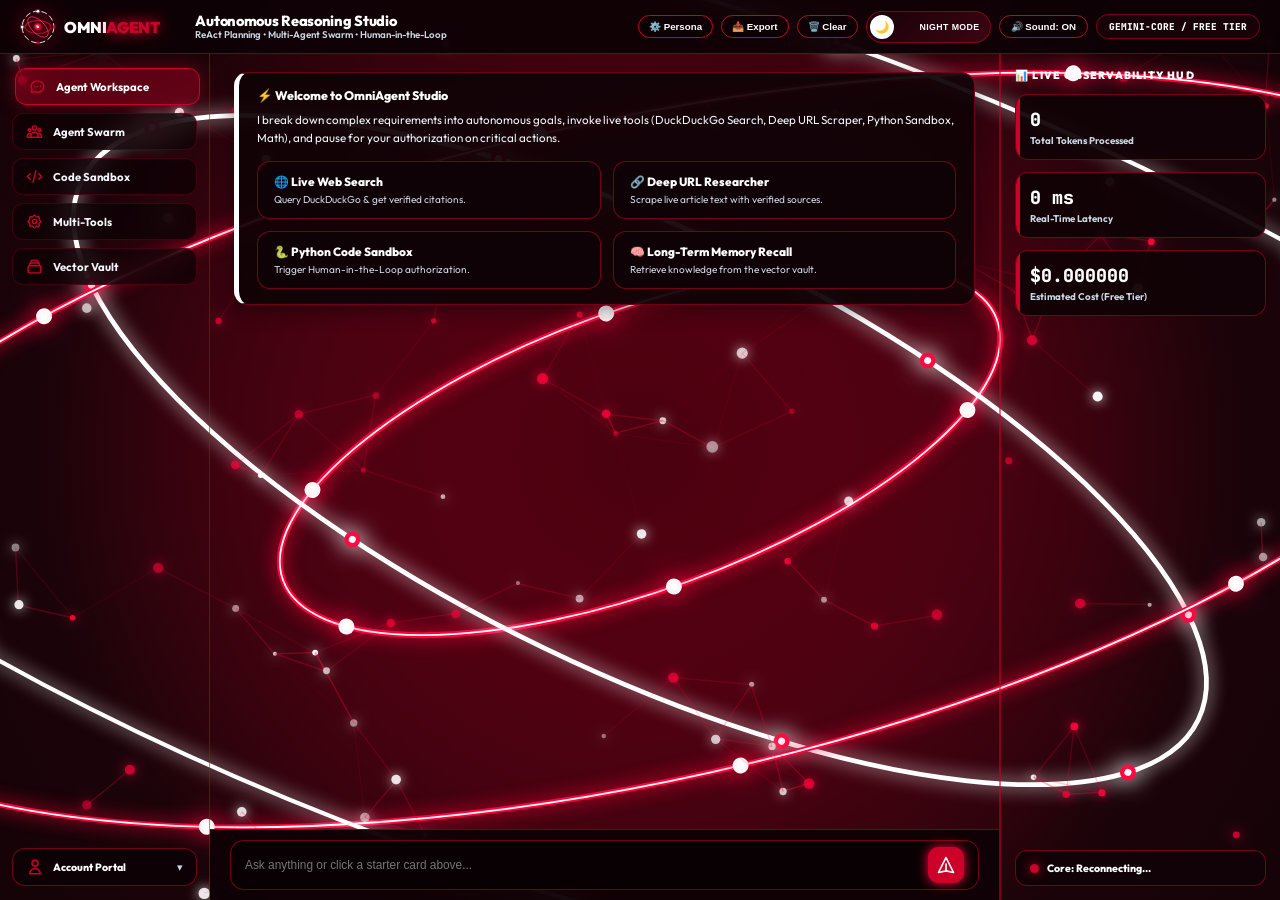
==== commit 0e214ab8: "feat: link static/favicon.png directly as URL browser tab icon" ====
--- a/static/index.html
+++ b/static/index.html
@@ -5,16 +5,17 @@
     <meta name="viewport" content="width=device-width, initial-scale=1.0, maximum-scale=1.0, user-scalable=no">
     <title>OmniAgent — Autonomous Reasoning Studio</title>
     
-    <!-- 🌟 Browser Tab Favicons & Mobile Home Icons -->
-    <link rel="icon" type="image/svg+xml" href="/static/favicon.svg">
-    <link rel="apple-touch-icon" href="/static/favicon.svg">
-    <meta name="theme-color" content="#cd0029">
+    <!-- 🌟 Browser Tab URL Icon (Favicon & Apple Touch Icon) -->
+    <link rel="icon" type="image/png" href="/static/favicon.png">
+    <link rel="shortcut icon" type="image/png" href="/static/favicon.png">
+    <link rel="apple-touch-icon" href="/static/favicon.png">
+    <meta name="theme-color" content="#a50017">
 
     <!-- 🌐 Rich Social Share Previews -->
     <meta property="og:type" content="website">
     <meta property="og:title" content="OmniAgent — Autonomous Reasoning Studio">
     <meta property="og:description" content="Next-Gen Autonomous Agentic AI Workspace with ReAct Planning, Multi-Agent Swarm, Python Sandbox & Human-in-the-Loop.">
-    <meta property="og:image" content="/static/favicon.svg">
+    <meta property="og:image" content="/static/favicon.png">
     <meta name="twitter:card" content="summary_large_image">
 
     <link rel="preconnect" href="https://fonts.googleapis.com">
@@ -36,12 +37,10 @@
             </div>
             
             <div class="header-controls">
-                <!-- Persona Modal Trigger -->
                 <button class="btn-action-header" id="btn-settings-modal" onclick="toggleSettingsModal()" title="Configure Agent Persona">
                     ⚙️ Persona
                 </button>
 
-                <!-- Export Trajectory Dropdown -->
                 <div class="export-dropdown-wrapper">
                     <button class="btn-action-header" id="btn-export-menu" onclick="toggleExportMenu()" title="Export Session Trajectory">
                         📥 Export
@@ -52,12 +51,10 @@
                     </div>
                 </div>
 
-                <!-- Clear Session Button -->
                 <button class="btn-action-header" id="btn-clear-session" onclick="clearSession()" title="Clear Current Chat Session">
                     🗑️ Clear
                 </button>
 
-                <!-- 3D Luxury Slider Switcher -->
                 <button class="theme-switch-btn" id="theme-slider-btn" type="button" onclick="toggleTheme()" title="Toggle Day / Night Mode">
                     <span class="switch-label-night">NIGHT MODE</span>
                     <span class="switch-label-day">DAY MODE</span>
@@ -121,7 +118,6 @@
 
             <!-- Center Workspace -->
             <main class="main-workspace">
-                <!-- 1. Chat Workspace View -->
                 <div class="chat-canvas view-section" id="chat-section">
                     <div class="step-card goal">
                         <div class="step-header">
@@ -150,7 +146,6 @@
                     </div>
                 </div>
 
-                <!-- 2. Multi-Agent Swarm View -->
                 <div class="swarm-canvas view-section" id="swarm-section" style="display:none;">
                     <div class="tools-header-banner">
                         <h2>🤖 Autonomous Sub-Agent Swarm (Project #09)</h2>
@@ -190,7 +185,6 @@
                     </div>
                 </div>
 
-                <!-- 3. Code Sandbox Interactive View -->
                 <div class="code-canvas view-section" id="code-section" style="display:none;">
                     <div class="tools-header-banner">
                         <h2>🐍 Interactive Python Sandbox & REPL</h2>
@@ -237,8 +231,7 @@
                 </div>
             </div>
 
-            <!-- 4. Multi-Tools Registry View -->
-            <div class="tools-section view-section tools-canvas" id="tools-section" style="display:none;">
+            <div class="tools-canvas view-section" id="tools-section" style="display:none;">
                 <div class="tools-header-banner">
                     <h2>🛠️ Active Dynamic Tool Registry</h2>
                     <p>Live capability-based execution tools available to the autonomous agent.</p>
@@ -246,7 +239,6 @@
                 <div class="tools-grid" id="tools-grid-list"></div>
             </div>
 
-            <!-- 5. Vector Vault Memory View -->
             <div class="memory-canvas view-section" id="memory-section" style="display:none;">
                 <div class="memory-header-banner">
                     <h2>🧠 Long-Term Semantic Vector Vault</h2>
@@ -272,7 +264,6 @@
                 <div class="vault-items-grid" id="vault-items-grid"></div>
             </div>
 
-            <!-- Input Bar -->
             <div class="input-dock">
                 <div class="input-wrapper">
                     <input type="text" id="user-input" class="input-box" placeholder="Ask anything or click a starter card above..." autofocus>
@@ -336,7 +327,7 @@
         </div>
     </div>
 
-    <!-- 📱 Mobile Fixed Bottom Navigation Bar -->
+    <!-- Mobile Nav Bar -->
     <nav class="mobile-nav-bar">
         <button class="mobile-nav-btn active" id="mob-btn-chat" onclick="showSection('chat')">
             <svg width="20" height="20" fill="none" stroke="currentColor" viewBox="0 0 24 24"><path stroke-linecap="round" stroke-linejoin="round" stroke-width="2" d="M8 12h.01M12 12h.01M16 12h.01M21 12c0 4.418-4.03 8-9 8a9.863 9.863 0 01-4.255-.949L3 20l1.395-3.72C3.512 15.042 3 13.574 3 12c0-4.418 4.03-8 9-8s9 3.582 9 8z"></path></svg>
@@ -360,7 +351,6 @@
         </button>
     </nav>
 
-    <!-- Scripts -->
     <script src="/static/js/background.js"></script>
     <script src="/static/js/logo.js"></script>
     <script src="/static/js/app.js"></script>
--- a/static/css/style.css
+++ b/static/css/style.css
@@ -2,34 +2,34 @@
     --cherry-red: #cd0029;
     --cherry-glow: #ff003c;
     --cherry-subtle: rgba(205, 0, 41, 0.22);
-    --cherry-border: rgba(205, 0, 41, 0.6);
+    --cherry-border: rgba(205, 0, 41, 0.55);
     --white: #ffffff;
     --white-muted: #f1f5f9;
     --white-subtle: #cbd5e1;
     --bg-dark: #050102;
-    --surface-glass: rgba(14, 2, 6, 0.9);
-    --surface-card: rgba(16, 3, 7, 0.92);
+    --surface-glass: rgba(14, 2, 6, 0.92);
+    --surface-card: rgba(16, 3, 7, 0.94);
     --border-glass: rgba(205, 0, 41, 0.5);
     --text-main: #ffffff;
     --text-muted-theme: #f1f5f9;
-    --input-bg: rgba(10, 1, 4, 0.85);
+    --input-bg: rgba(10, 1, 4, 0.88);
     --font-sans: 'Outfit', 'Inter', -apple-system, sans-serif;
     --font-mono: 'JetBrains Mono', monospace;
 }
 
-/* ☀️ Crisp Pure White Light Mode */
+/* ☀️ Crisp Pure White Light Mode Frames */
 body.light-theme {
     --bg-dark: #ffffff;
-    --surface-glass: rgba(255, 255, 255, 0.95);
-    --surface-card: rgba(255, 255, 255, 0.95);
+    --surface-glass: rgba(255, 255, 255, 0.96);
+    --surface-card: #ffffff;
     --border-glass: rgba(205, 0, 41, 0.35);
-    --cherry-border: rgba(205, 0, 41, 0.45);
-    --cherry-subtle: rgba(255, 220, 228, 0.8);
+    --cherry-border: rgba(205, 0, 41, 0.4);
+    --cherry-subtle: rgba(255, 220, 228, 0.85);
     --white: #0f172a;
     --white-muted: #1e293b;
-    --white-subtle: #64748b;
+    --white-subtle: #475569;
     --text-main: #0f172a;
-    --text-muted-theme: #334155;
+    --text-muted-theme: #0f172a;
     --input-bg: #ffffff;
     background-color: #ffffff !important;
     color: #0f172a !important;
@@ -42,14 +42,39 @@
     border-color: rgba(205, 0, 41, 0.35) !important;
 }
 
-body.light-theme .nav-item,
-body.light-theme .mobile-nav-btn {
-    color: #475569 !important;
+body.light-theme .nav-item {
+    background: #ffffff !important;
+    color: #0f172a !important;
+    border: 1.5px solid rgba(205, 0, 41, 0.3) !important;
+    box-shadow: 0 2px 10px rgba(0, 0, 0, 0.04) !important;
 }
 
 body.light-theme .nav-item:hover,
-body.light-theme .nav-item.active,
-body.light-theme .mobile-nav-btn.active {
+body.light-theme .nav-item.active {
+    background: rgba(255, 222, 230, 0.95) !important;
+    color: #cd0029 !important;
+    border-color: #cd0029 !important;
+    box-shadow: 0 0 18px rgba(205, 0, 41, 0.25) !important;
+}
+
+body.light-theme .account-badge {
+    background: #ffffff !important;
+    color: #0f172a !important;
+    border: 1.5px solid rgba(205, 0, 41, 0.4) !important;
+}
+
+body.light-theme .account-popover-menu {
+    background: #ffffff !important;
+    border: 1.5px solid #cd0029 !important;
+    box-shadow: 0 10px 30px rgba(205, 0, 41, 0.2) !important;
+}
+
+body.light-theme .account-popover-item {
+    color: #0f172a !important;
+}
+
+body.light-theme .account-popover-item:hover {
+    background: rgba(255, 222, 230, 0.9) !important;
     color: #cd0029 !important;
 }
 
@@ -57,7 +82,7 @@
 body.light-theme .btn-action-header {
     background: #ffffff !important;
     color: #0f172a !important;
-    border: 1.5px solid rgba(205, 0, 41, 0.45) !important;
+    border: 1.5px solid rgba(205, 0, 41, 0.4) !important;
 }
 
 body.light-theme .step-card,
@@ -71,29 +96,41 @@
 body.light-theme .memory-input-card,
 body.light-theme .code-editor-card,
 body.light-theme .code-output-card,
-body.light-theme .dropzone-card {
-    background: rgba(255, 255, 255, 0.98) !important;
-    border-color: rgba(205, 0, 41, 0.4) !important;
-    box-shadow: 0 4px 18px rgba(205, 0, 41, 0.08) !important;
+body.light-theme .dropzone-card,
+body.light-theme .settings-modal-card {
+    background: #ffffff !important;
+    border: 1.5px solid rgba(205, 0, 41, 0.35) !important;
+    box-shadow: 0 6px 20px rgba(0, 0, 0, 0.06) !important;
 }
 
 body.light-theme .step-title,
 body.light-theme .prompt-title,
 body.light-theme .tool-name,
+body.light-theme .vault-tag,
+body.light-theme .metric-val,
+body.light-theme .panel-section-title,
 body.light-theme .header-title-block h1,
 body.light-theme .brand-main,
 body.light-theme .status-text,
 body.light-theme .tools-header-banner h2,
 body.light-theme .memory-header-banner h2,
-body.light-theme .swarm-info h3 {
+body.light-theme .swarm-info h3,
+body.light-theme .code-output-header span,
+body.light-theme .dropzone-title,
+body.light-theme .settings-header h2,
+body.light-theme .settings-field label {
     color: #0f172a !important;
 }
 
 body.light-theme .step-content,
 body.light-theme .prompt-desc,
 body.light-theme .tool-desc,
+body.light-theme .vault-text,
 body.light-theme .header-subtitle,
-body.light-theme .swarm-info p {
+body.light-theme .swarm-info p,
+body.light-theme .tools-header-banner p,
+body.light-theme .memory-header-banner p,
+body.light-theme .dropzone-subtitle {
     color: #334155 !important;
 }
 
@@ -106,19 +143,49 @@
     color: #0f172a !important;
 }
 
-/* Master Reset & Viewport Constraints */
+body.light-theme .code-textarea {
+    background: #ffffff !important;
+    color: #0f172a !important;
+    border-color: rgba(205, 0, 41, 0.35) !important;
+}
+
+body.light-theme .code-console-body {
+    background: #f8fafc !important;
+    color: #0f172a !important;
+    border-color: rgba(205, 0, 41, 0.35) !important;
+}
+
+body.light-theme .btn-template-chip,
+body.light-theme .btn-tool-subtle {
+    background: #ffffff !important;
+    color: #0f172a !important;
+    border-color: rgba(205, 0, 41, 0.35) !important;
+}
+
+body.light-theme .swarm-status-badge {
+    background: rgba(205, 0, 41, 0.08) !important;
+    border: 1.5px solid rgba(205, 0, 41, 0.35) !important;
+    color: #cd0029 !important;
+}
+
+/* Master Scale: 13.5px base */
+html {
+    font-size: 13.5px;
+    box-sizing: border-box;
+}
+
 *, *::before, *::after {
     margin: 0;
     padding: 0;
-    box-sizing: border-box;
+    box-sizing: inherit;
     -webkit-tap-highlight-color: transparent;
 }
 
-html, body {
-    width: 100%;
+body {
+    width: 100vw;
     max-width: 100vw;
-    height: 100%;
-    overflow-x: hidden;
+    height: 100vh;
+    overflow: hidden;
     font-family: var(--font-sans);
     background-color: var(--bg-dark);
     color: var(--text-main);
@@ -135,7 +202,6 @@
     pointer-events: none;
 }
 
-/* Master App Layout */
 .app-layout {
     position: relative;
     z-index: 10;
@@ -148,12 +214,13 @@
     overflow: hidden;
 }
 
-/* 🌟 Full-Width Straight Top Header Bar */
+/* Header Bar */
 .workspace-header {
     display: flex;
     align-items: center;
     justify-content: flex-start;
-    padding: 10px 20px;
+    padding: 8px 20px;
+    height: 54px;
     border-bottom: 1.5px solid var(--cherry-border);
     background: rgba(14, 2, 6, 0.94);
     backdrop-filter: blur(20px);
@@ -161,7 +228,6 @@
     flex-shrink: 0;
     z-index: 50;
     width: 100%;
-    box-sizing: border-box;
 }
 
 .header-left-brand {
@@ -174,47 +240,51 @@
     display: flex;
     flex-direction: column;
     justify-content: center;
-    margin-left: 60px;
-    flex: 1;
+    margin-left: 36px;
+    white-space: nowrap;
 }
 
 .header-title-block h1 {
-    font-size: 1.2rem;
+    font-size: 1.08rem;
     font-weight: 800;
     color: var(--text-main);
-    letter-spacing: -0.5px;
+    letter-spacing: -0.3px;
+    line-height: 1.2;
 }
 
 .header-subtitle {
-    font-size: 0.78rem;
+    font-size: 0.72rem;
     font-weight: 600;
     color: var(--white-subtle);
+    line-height: 1.2;
 }
 
 .header-controls {
     display: flex;
     align-items: center;
-    gap: 10px;
+    gap: 8px;
     margin-left: auto;
     flex-shrink: 0;
 }
 
-/* Brand Typography */
+/* Brand Logo */
 .omni-brand-core {
     display: flex;
     align-items: center;
-    gap: 10px;
+    gap: 8px;
 }
 
 .gyro-logo-wrapper {
     position: relative;
-    width: 42px;
-    height: 42px;
+    width: 36px;
+    height: 36px;
     display: flex;
     align-items: center;
     justify-content: center;
-    filter: drop-shadow(0 0 12px var(--cherry-glow));
-}
+    filter: drop-shadow(0 0 10px var(--cherry-glow));
+}
+
+.gyro-svg { width: 36px; height: 36px; }
 
 .spin-slow-cw { transform-origin: 50% 50%; animation: svgSpin 12s linear infinite; }
 .spin-fast-ccw { transform-origin: 50% 50%; animation: svgSpinReverse 6s linear infinite; }
@@ -224,21 +294,21 @@
 @keyframes svgSpinReverse { 100% { transform: rotate(-360deg); } }
 
 .brand-main {
-    font-size: 1.3rem;
+    font-size: 1.15rem;
     font-weight: 900;
-    letter-spacing: -0.5px;
+    letter-spacing: -0.4px;
     color: var(--text-main);
 }
 
 .cherry-text {
     color: var(--cherry-red);
-    text-shadow: 0 0 16px var(--cherry-glow);
+    text-shadow: 0 0 14px var(--cherry-glow);
 }
 
 /* 3-Column Studio Body */
 .app-body-container {
     display: grid;
-    grid-template-columns: 260px 1fr 340px;
+    grid-template-columns: 210px 1fr 280px;
     flex: 1;
     overflow: hidden;
     width: 100%;
@@ -249,8 +319,8 @@
     border-right: 1.5px solid var(--cherry-border);
     display: flex;
     flex-direction: column;
-    padding: 20px 16px;
-    gap: 16px;
+    padding: 14px 12px;
+    gap: 10px;
     height: 100%;
 }
 
@@ -258,80 +328,67 @@
     list-style: none;
     display: flex;
     flex-direction: column;
+    gap: 8px;
+}
+
+.nav-item {
+    display: flex;
+    align-items: center;
     gap: 10px;
-}
-
-.nav-item {
-    display: flex;
-    align-items: center;
-    gap: 14px;
-    padding: 13px 16px;
-    border-radius: 14px;
+    padding: 9px 13px;
+    border-radius: 11px;
     color: var(--text-muted-theme);
-    font-size: 0.92rem;
+    font-size: 0.84rem;
     font-weight: 700;
     cursor: pointer;
-    transition: all 0.25s ease;
-    border: 1.5px solid rgba(205, 0, 41, 0.3);
-    background: rgba(14, 2, 6, 0.82);
-    backdrop-filter: blur(16px);
+    transition: all 0.2s ease;
+    border: 1.5px solid rgba(205, 0, 41, 0.25);
+    background: rgba(14, 2, 6, 0.8);
+    backdrop-filter: blur(14px);
 }
 
 .nav-item:hover, .nav-item.active {
     color: var(--white);
-    background: rgba(205, 0, 41, 0.4);
+    background: rgba(205, 0, 41, 0.38);
     border-color: var(--cherry-red);
-    box-shadow: 0 0 24px rgba(205, 0, 41, 0.5);
-    transform: translateX(4px);
-}
-
-.nav-item svg {
-    width: 20px;
-    height: 20px;
-    color: var(--cherry-red);
-}
-
-/* Account Badge */
+    box-shadow: 0 0 18px rgba(205, 0, 41, 0.45);
+    transform: translateX(3px);
+}
+
+.nav-item svg { width: 17px; height: 17px; color: var(--cherry-red); }
+
+/* Account Gateway */
 .account-gateway-wrapper {
     margin-top: auto;
     position: relative;
 }
 
 .account-badge {
-    background: rgba(14, 2, 6, 0.92);
+    background: rgba(14, 2, 6, 0.9);
     border: 1.5px solid var(--cherry-border);
-    border-radius: 16px;
-    padding: 12px 16px;
-    display: flex;
-    align-items: center;
-    gap: 12px;
-    cursor: pointer;
-}
-
-.account-svg-icon {
-    width: 20px;
-    height: 20px;
-    color: var(--cherry-red);
-}
-
-.account-chevron {
-    margin-left: auto;
-    font-size: 0.85rem;
-    color: var(--white-subtle);
-}
+    border-radius: 13px;
+    padding: 9px 13px;
+    display: flex;
+    align-items: center;
+    gap: 9px;
+    cursor: pointer;
+}
+
+.account-svg-icon { width: 18px; height: 18px; color: var(--cherry-red); }
+.account-chevron { margin-left: auto; font-size: 0.8rem; color: var(--white-subtle); }
 
 .account-popover-menu {
     position: absolute;
-    bottom: calc(100% + 10px);
+    bottom: calc(100% + 8px);
     left: 0;
     width: 100%;
-    background: rgba(14, 2, 6, 0.96);
+    background: rgba(14, 2, 6, 0.98);
     border: 1.5px solid var(--cherry-red);
-    border-radius: 16px;
-    padding: 8px;
+    border-radius: 13px;
+    padding: 6px;
     display: none;
     flex-direction: column;
-    gap: 6px;
+    gap: 4px;
     z-index: 100;
 }
 
@@ -340,19 +397,17 @@
 .account-popover-item {
     display: flex;
     align-items: center;
-    gap: 12px;
-    padding: 10px 14px;
-    border-radius: 10px;
+    gap: 10px;
+    padding: 8px 12px;
+    border-radius: 8px;
     color: var(--text-main);
     text-decoration: none;
-    font-size: 0.88rem;
+    font-size: 0.82rem;
     font-weight: 700;
 }
 
-.account-popover-item:hover {
-    background: var(--cherry-subtle);
-    color: var(--cherry-glow);
-}
+.account-popover-item svg { color: var(--cherry-red); }
+.account-popover-item:hover { background: var(--cherry-subtle); color: var(--cherry-glow); }
 
 /* Center Workspace */
 .main-workspace {
@@ -370,9 +425,9 @@
     background: rgba(14, 2, 6, 0.85);
     color: var(--text-main);
     border: 1.5px solid var(--cherry-red);
-    padding: 7px 12px;
-    border-radius: 16px;
-    font-size: 0.78rem;
+    padding: 5px 10px;
+    border-radius: 14px;
+    font-size: 0.72rem;
     font-weight: 800;
     cursor: pointer;
     display: flex;
@@ -381,45 +436,44 @@
     white-space: nowrap;
 }
 
+.btn-action-header:hover { background: var(--cherry-red); color: #ffffff; }
+
 .export-dropdown-wrapper { position: relative; }
 
 .export-menu-dropdown {
     position: absolute;
-    top: calc(100% + 8px);
+    top: calc(100% + 6px);
     right: 0;
-    background: rgba(14, 2, 6, 0.95);
+    background: rgba(14, 2, 6, 0.96);
     border: 1.5px solid var(--cherry-red);
-    border-radius: 14px;
-    padding: 8px;
+    border-radius: 12px;
+    padding: 6px;
     display: none;
     flex-direction: column;
-    gap: 6px;
+    gap: 4px;
     z-index: 100;
-    width: 170px;
+    width: 155px;
 }
 
 .export-menu-dropdown.show { display: flex; }
 
 .export-opt {
-    padding: 8px 12px;
-    border-radius: 8px;
-    font-size: 0.82rem;
+    padding: 6px 10px;
+    border-radius: 6px;
+    font-size: 0.76rem;
     font-weight: 700;
     color: #ffffff;
     cursor: pointer;
 }
 
-.export-opt:hover {
-    background: var(--cherry-subtle);
-    color: var(--cherry-glow);
-}
+.export-opt:hover { background: var(--cherry-subtle); color: var(--cherry-glow); }
 
 /* Luxury 3D Animated Slider */
 .theme-switch-btn {
     position: relative;
-    width: 140px;
-    height: 38px;
-    border-radius: 24px;
+    width: 125px;
+    height: 32px;
+    border-radius: 20px;
     background: linear-gradient(135deg, #180208, #3b0512);
     border: 1.5px solid var(--cherry-border);
     cursor: pointer;
@@ -432,28 +486,10 @@
     flex-shrink: 0;
 }
 
-body.light-theme .theme-switch-btn {
-    background: linear-gradient(135deg, #ff7a18, #ff1a47, #cd0029) !important;
-}
-
-.switch-label-night {
-    font-size: 0.7rem;
-    font-weight: 900;
-    letter-spacing: 0.5px;
-    color: #ffffff;
-    position: absolute;
-    right: 12px;
-}
-
-.switch-label-day {
-    font-size: 0.7rem;
-    font-weight: 900;
-    letter-spacing: 0.5px;
-    color: #ffffff;
-    position: absolute;
-    left: 12px;
-    display: none;
-}
+body.light-theme .theme-switch-btn { background: linear-gradient(135deg, #ff7a18, #ff1a47, #cd0029) !important; }
+
+.switch-label-night { font-size: 0.65rem; font-weight: 900; letter-spacing: 0.4px; color: #ffffff; position: absolute; right: 10px; }
+.switch-label-day { font-size: 0.65rem; font-weight: 900; letter-spacing: 0.4px; color: #ffffff; position: absolute; left: 10px; display: none; }
 
 body.light-theme .switch-label-night { display: none !important; }
 body.light-theme .switch-label-day { display: block !important; }
@@ -461,43 +497,41 @@
 .switch-knob {
     position: absolute;
     top: 3px;
-    left: 4px;
-    width: 30px;
-    height: 30px;
+    left: 3px;
+    width: 24px;
+    height: 24px;
     background: #ffffff;
     border-radius: 50%;
     display: flex;
     align-items: center;
     justify-content: center;
-    font-size: 0.95rem;
+    font-size: 0.85rem;
     transition: transform 0.3s ease;
     pointer-events: none;
 }
 
-body.light-theme .switch-knob {
-    transform: translateX(98px) !important;
-}
+body.light-theme .switch-knob { transform: translateX(88px) !important; }
 
 .btn-sound-toggle {
     background: rgba(14, 2, 6, 0.85);
     color: var(--text-main);
     border: 1.5px solid var(--cherry-red);
-    padding: 7px 14px;
-    border-radius: 18px;
-    font-size: 0.78rem;
+    padding: 5px 11px;
+    border-radius: 14px;
+    font-size: 0.72rem;
     font-weight: 800;
     cursor: pointer;
     white-space: nowrap;
 }
 
 .model-pill {
-    font-size: 0.75rem;
+    font-size: 0.7rem;
     font-weight: 800;
-    padding: 7px 14px;
+    padding: 5px 12px;
     background: rgba(24, 3, 8, 0.9);
     color: #ffffff;
     border: 1.5px solid var(--cherry-border);
-    border-radius: 20px;
+    border-radius: 16px;
     font-family: var(--font-mono);
     white-space: nowrap;
 }
@@ -506,60 +540,58 @@
 .chat-canvas, .tools-canvas, .memory-canvas, .swarm-canvas, .code-canvas {
     flex: 1;
     overflow-y: auto;
-    padding: 24px;
-    display: flex;
-    flex-direction: column;
-    gap: 18px;
+    padding: 18px 24px;
+    display: flex;
+    flex-direction: column;
+    gap: 14px;
     scroll-behavior: smooth;
     width: 100%;
-    box-sizing: border-box;
 }
 
 /* Prompt Starters */
 .quick-prompts-grid {
     display: grid;
     grid-template-columns: 1fr 1fr;
-    gap: 14px;
-    margin-top: 16px;
+    gap: 12px;
+    margin-top: 14px;
     width: 100%;
 }
 
 .prompt-chip {
     background: var(--surface-card);
     border: 1.5px solid var(--cherry-border);
-    border-radius: 14px;
-    padding: 14px 18px;
-    cursor: pointer;
-    display: flex;
-    flex-direction: column;
-    gap: 6px;
-    width: 100%;
-    box-sizing: border-box;
+    border-radius: 13px;
+    padding: 12px 16px;
+    cursor: pointer;
+    display: flex;
+    flex-direction: column;
+    gap: 4px;
+    width: 100%;
+    transition: all 0.2s ease;
 }
 
 .prompt-chip:hover {
     border-color: var(--cherry-red);
-    box-shadow: 0 0 20px rgba(205, 0, 41, 0.4);
+    box-shadow: 0 0 16px rgba(205, 0, 41, 0.4);
     transform: translateY(-2px);
 }
 
-.prompt-title { font-size: 0.95rem; font-weight: 800; color: var(--text-main); }
-.prompt-desc { font-size: 0.8rem; color: var(--white-subtle); }
-
-/* Step Cards */
+.prompt-title { font-size: 0.88rem; font-weight: 800; color: var(--text-main); }
+.prompt-desc { font-size: 0.75rem; color: var(--white-subtle); line-height: 1.3; }
+
+/* 🌟 Step Cards */
 .step-card {
     background: var(--surface-card);
     border: 1.5px solid var(--border-glass);
-    border-radius: 16px;
-    padding: 18px 20px;
-    box-shadow: 0 8px 24px rgba(0, 0, 0, 0.5);
-    width: 100%;
-    box-sizing: border-box;
+    border-radius: 14px;
+    padding: 15px 18px;
+    box-shadow: 0 6px 20px rgba(0, 0, 0, 0.4);
+    width: 100%;
     animation: slideUp 0.3s ease-out;
 }
 
 @keyframes slideUp {
-    from { opacity: 0; transform: translateY(10px); }
+    from { opacity: 0; transform: translateY(8px); }
     to { opacity: 1; transform: translateY(0); }
 }
 
@@ -570,35 +602,35 @@
 .step-card.final_answer {
     border: 2px solid var(--cherry-red);
     border-left: 5px solid var(--cherry-red);
-    box-shadow: 0 0 28px rgba(205, 0, 41, 0.45);
+    box-shadow: 0 0 24px rgba(205, 0, 41, 0.4);
 }
 
 .step-header {
     display: flex;
     align-items: center;
     justify-content: space-between;
-    margin-bottom: 10px;
-}
-
-.step-title { font-size: 1rem; font-weight: 800; color: var(--text-main); }
-.step-content { font-size: 0.92rem; line-height: 1.6; color: var(--white-muted); white-space: pre-wrap; word-break: break-word; }
+    margin-bottom: 8px;
+}
+
+.step-title { font-size: 0.92rem; font-weight: 800; color: var(--text-main); }
+.step-content { font-size: 0.86rem; line-height: 1.55; color: var(--white-muted); white-space: pre-wrap; word-break: break-word; }
 
 /* Citations */
 .citation-container {
     display: flex;
     flex-wrap: wrap;
-    gap: 8px;
-    margin-top: 12px;
+    gap: 6px;
+    margin-top: 10px;
 }
 
 .citation-chip {
     display: inline-flex;
     align-items: center;
     gap: 6px;
-    font-size: 0.8rem;
+    font-size: 0.75rem;
     font-weight: 700;
-    padding: 6px 12px;
-    border-radius: 8px;
+    padding: 5px 10px;
+    border-radius: 7px;
     background: var(--cherry-subtle);
     color: var(--white);
     border: 1px solid var(--cherry-red);
@@ -607,26 +639,24 @@
 
 /* Input Dock */
 .input-dock {
-    padding: 14px 24px;
+    padding: 10px 20px;
     background: rgba(14, 2, 6, 0.94);
     backdrop-filter: blur(20px);
     border-top: 1.5px solid var(--cherry-border);
     flex-shrink: 0;
     z-index: 40;
     width: 100%;
-    box-sizing: border-box;
 }
 
 .input-wrapper {
     display: flex;
     align-items: center;
     background: var(--input-bg);
-    border: 2px solid var(--cherry-border);
-    border-radius: 16px;
-    padding: 8px 16px;
-    gap: 12px;
-    width: 100%;
-    box-sizing: border-box;
+    border: 1.5px solid var(--cherry-border);
+    border-radius: 14px;
+    padding: 6px 14px;
+    gap: 10px;
+    width: 100%;
 }
 
 .input-box {
@@ -635,49 +665,49 @@
     border: none;
     outline: none;
     color: var(--text-main);
-    font-size: 0.95rem;
-    padding: 6px 0;
+    font-size: 0.88rem;
+    padding: 4px 0;
 }
 
 .btn-send {
     background: var(--cherry-red);
     color: #ffffff;
     border: 1.5px solid var(--cherry-red);
-    border-radius: 12px;
-    width: 42px;
-    height: 42px;
+    border-radius: 10px;
+    width: 36px;
+    height: 36px;
     display: flex;
     align-items: center;
     justify-content: center;
     cursor: pointer;
-    box-shadow: 0 0 14px var(--cherry-glow);
+    box-shadow: 0 0 12px var(--cherry-glow);
     flex-shrink: 0;
 }
 
-/* Right Metrics Panel */
+/* 🌟 Observability HUD Panel */
 .metrics-panel {
     border-left: 1.5px solid var(--cherry-border);
-    padding: 20px 16px;
-    display: flex;
-    flex-direction: column;
-    gap: 16px;
+    padding: 14px 14px;
+    display: flex;
+    flex-direction: column;
+    gap: 12px;
     overflow-y: auto;
     height: 100%;
 }
 
 .panel-section-title {
-    font-size: 0.85rem;
+    font-size: 0.78rem;
     font-weight: 900;
     color: var(--text-main);
     text-transform: uppercase;
-    letter-spacing: 1.5px;
+    letter-spacing: 1.2px;
 }
 
 .metric-card {
     background: var(--surface-card);
     border: 1.5px solid var(--cherry-border);
-    border-radius: 16px;
-    padding: 16px;
+    border-radius: 13px;
+    padding: 12px 14px;
     position: relative;
     overflow: hidden;
 }
@@ -687,197 +717,430 @@
     position: absolute;
     top: 0;
     left: 0;
-    width: 5px;
+    width: 4px;
     height: 100%;
     background: var(--cherry-red);
 }
 
-.metric-val { font-size: 1.5rem; font-weight: 900; font-family: var(--font-mono); color: var(--text-main); }
-.metric-label { font-size: 0.78rem; font-weight: 700; color: var(--white-subtle); margin-top: 4px; }
+.metric-val { font-size: 1.35rem; font-weight: 900; font-family: var(--font-mono); color: var(--text-main); }
+.metric-label { font-size: 0.72rem; font-weight: 700; color: var(--white-subtle); margin-top: 3px; }
+
+.memory-chip-list {
+    display: flex;
+    flex-direction: column;
+    gap: 8px;
+}
+
+.memory-chip {
+    font-size: 0.74rem;
+    padding: 8px 10px;
+    background: var(--surface-card);
+    border: 1px solid var(--cherry-border);
+    border-radius: 9px;
+    color: var(--white-muted);
+}
 
 .panel-bottom-status {
     margin-top: auto;
-    padding: 12px 16px;
+    padding: 10px 14px;
+    background: var(--surface-card);
+    border: 1.5px solid var(--cherry-border);
+    border-radius: 12px;
+    display: flex;
+    align-items: center;
+    gap: 8px;
+    cursor: pointer;
+}
+
+.status-dot {
+    width: 9px;
+    height: 9px;
+    border-radius: 50%;
+    background: var(--cherry-red);
+    box-shadow: 0 0 8px var(--cherry-glow);
+}
+
+.status-text { font-size: 0.78rem; font-weight: 800; color: var(--text-main); }
+
+/* 🌟 Banners for Swarm, Tools, and Memory */
+.tools-header-banner, .memory-header-banner {
     background: var(--surface-card);
     border: 1.5px solid var(--cherry-border);
     border-radius: 14px;
-    display: flex;
-    align-items: center;
-    gap: 10px;
-    cursor: pointer;
-}
-
-.status-dot {
-    width: 10px;
-    height: 10px;
-    border-radius: 50%;
-    background: var(--cherry-red);
-    box-shadow: 0 0 10px var(--cherry-glow);
-}
-
-.status-text { font-size: 0.82rem; font-weight: 800; color: var(--text-main); }
-
-/* Code Sandbox */
+    padding: 14px 18px;
+    box-shadow: 0 6px 20px rgba(0, 0, 0, 0.4);
+}
+
+.tools-header-banner h2, .memory-header-banner h2 { font-size: 1.05rem; font-weight: 800; color: var(--text-main); }
+.tools-header-banner p, .memory-header-banner p { font-size: 0.74rem; color: var(--white-subtle); margin-top: 2px; }
+
+/* 🌟 Swarm Cluster Cards Frame */
+.swarm-grid {
+    display: grid;
+    grid-template-columns: 1fr;
+    gap: 12px;
+    width: 100%;
+}
+
+.swarm-card {
+    background: var(--surface-card);
+    border: 1.5px solid var(--cherry-border);
+    border-radius: 14px;
+    padding: 16px 18px;
+    display: flex;
+    align-items: center;
+    gap: 16px;
+    width: 100%;
+    box-shadow: 0 6px 20px rgba(0, 0, 0, 0.4);
+    transition: all 0.2s ease;
+}
+
+.swarm-card:hover {
+    border-color: var(--cherry-red);
+    box-shadow: 0 0 20px rgba(205, 0, 41, 0.4);
+}
+
+.swarm-avatar {
+    font-size: 1.8rem;
+    width: 46px;
+    height: 46px;
+    background: rgba(205, 0, 41, 0.2);
+    border: 1.5px solid var(--cherry-border);
+    border-radius: 12px;
+    display: flex;
+    align-items: center;
+    justify-content: center;
+    flex-shrink: 0;
+}
+
+.swarm-info h3 { font-size: 0.95rem; font-weight: 800; color: var(--text-main); }
+.swarm-role { font-size: 0.7rem; font-weight: 700; color: var(--cherry-red); text-transform: uppercase; display: block; margin-bottom: 2px; }
+.swarm-info p { font-size: 0.78rem; color: var(--white-muted); }
+
+.swarm-status-badge {
+    display: inline-block;
+    margin-top: 6px;
+    font-size: 0.7rem;
+    font-weight: 800;
+    padding: 3px 10px;
+    background: rgba(14, 2, 6, 0.85);
+    border: 1px solid var(--cherry-border);
+    border-radius: 16px;
+    color: #ffffff;
+}
+
+/* 🌟 Python Code Sandbox Cards Frame */
 .code-editor-card, .code-output-card {
     background: var(--surface-card);
     border: 1.5px solid var(--cherry-border);
-    border-radius: 16px;
-    padding: 18px;
-    display: flex;
-    flex-direction: column;
-    gap: 14px;
-    width: 100%;
-    box-sizing: border-box;
+    border-radius: 14px;
+    padding: 16px;
+    display: flex;
+    flex-direction: column;
+    gap: 12px;
+    width: 100%;
+    box-shadow: 0 6px 20px rgba(0, 0, 0, 0.4);
 }
 
 .code-editor-header {
     display: flex;
     align-items: center;
     justify-content: space-between;
-    gap: 10px;
-    flex-wrap: wrap;
-}
-
-.code-templates-bar {
-    display: flex;
-    align-items: center;
     gap: 8px;
     flex-wrap: wrap;
 }
+
+.code-templates-bar {
+    display: flex;
+    align-items: center;
+    gap: 6px;
+    flex-wrap: wrap;
+}
+
+.code-template-label { font-size: 0.72rem; font-weight: 800; color: var(--white-subtle); }
 
 .btn-template-chip {
     background: var(--input-bg);
     border: 1px solid var(--cherry-border);
     color: var(--text-main);
-    padding: 6px 12px;
-    border-radius: 12px;
-    font-size: 0.78rem;
+    padding: 4px 10px;
+    border-radius: 10px;
+    font-size: 0.72rem;
     font-weight: 700;
     cursor: pointer;
+    transition: all 0.2s ease;
+}
+
+.btn-template-chip:hover {
+    background: var(--cherry-red);
+    color: #ffffff;
+}
+
+.code-header-actions { display: flex; gap: 8px; }
+
+.btn-tool-subtle {
+    background: transparent;
+    border: 1px solid var(--cherry-border);
+    color: var(--text-main);
+    padding: 4px 10px;
+    border-radius: 10px;
+    font-size: 0.72rem;
+    font-weight: 700;
+    cursor: pointer;
+}
+
+.btn-tool-subtle:hover {
+    background: var(--cherry-subtle);
+    border-color: var(--cherry-red);
 }
 
 .code-textarea {
     width: 100%;
-    height: 220px;
+    height: 180px;
     background: var(--input-bg);
     border: 1.5px solid var(--cherry-border);
-    border-radius: 12px;
-    padding: 14px;
+    border-radius: 11px;
+    padding: 12px;
     color: var(--text-main);
     font-family: var(--font-mono);
-    font-size: 0.88rem;
+    font-size: 0.82rem;
     line-height: 1.5;
     outline: none;
     box-sizing: border-box;
+}
+
+.code-actions-footer {
+    display: flex;
+    align-items: center;
+    gap: 10px;
 }
 
 .btn-run-code {
     background: var(--cherry-red);
     color: #ffffff;
     border: 1.5px solid var(--cherry-red);
-    padding: 10px 20px;
-    border-radius: 12px;
+    padding: 8px 16px;
+    border-radius: 11px;
     font-weight: 800;
-    font-size: 0.9rem;
-    cursor: pointer;
+    font-size: 0.82rem;
+    cursor: pointer;
+    box-shadow: 0 0 14px var(--cherry-glow);
 }
 
 .btn-agent-optimize {
     background: transparent;
     color: var(--text-main);
     border: 1.5px solid var(--cherry-red);
-    padding: 10px 18px;
-    border-radius: 12px;
+    padding: 8px 14px;
+    border-radius: 11px;
     font-weight: 800;
+    font-size: 0.78rem;
+    cursor: pointer;
+}
+
+.code-latency-badge {
+    margin-left: auto;
+    font-family: var(--font-mono);
+    font-size: 0.72rem;
+    color: var(--white-subtle);
+}
+
+.code-output-header {
+    display: flex;
+    align-items: center;
+    justify-content: space-between;
     font-size: 0.85rem;
-    cursor: pointer;
+    font-weight: 800;
+    color: var(--text-main);
+}
+
+.code-status-pill {
+    font-size: 0.7rem;
+    font-weight: 800;
+    padding: 3px 10px;
+    border-radius: 14px;
+    background: rgba(205, 0, 41, 0.2);
+    border: 1px solid var(--cherry-border);
+    color: var(--text-main);
 }
 
 .code-console-body {
     background: rgba(8, 1, 3, 0.95);
     border: 1px solid rgba(205, 0, 41, 0.3);
-    border-radius: 10px;
-    padding: 14px;
+    border-radius: 9px;
+    padding: 12px;
     color: #0be881;
     font-family: var(--font-mono);
-    font-size: 0.85rem;
-    min-height: 90px;
-    max-height: 220px;
+    font-size: 0.78rem;
+    min-height: 80px;
+    max-height: 180px;
     overflow-y: auto;
     white-space: pre-wrap;
     word-break: break-word;
 }
 
-/* Swarm */
-.swarm-grid {
-    display: grid;
-    grid-template-columns: 1fr;
-    gap: 16px;
-    width: 100%;
-}
-
-.swarm-card {
-    background: var(--surface-card);
-    border: 1.5px solid var(--cherry-border);
-    border-radius: 16px;
-    padding: 18px;
-    display: flex;
-    align-items: center;
-    gap: 16px;
-    width: 100%;
-    box-sizing: border-box;
-}
-
-.swarm-avatar {
-    font-size: 2rem;
-    width: 50px;
-    height: 50px;
-    background: rgba(205, 0, 41, 0.2);
-    border: 1.5px solid var(--cherry-border);
-    border-radius: 14px;
-    display: flex;
-    align-items: center;
-    justify-content: center;
-    flex-shrink: 0;
-}
-
-.swarm-info h3 { font-size: 1.05rem; font-weight: 800; color: var(--text-main); }
-.swarm-role { font-size: 0.75rem; font-weight: 700; color: var(--cherry-red); text-transform: uppercase; display: block; margin-bottom: 2px; }
-.swarm-info p { font-size: 0.85rem; color: var(--white-muted); }
-
-/* Tools & Memory */
+/* 🌟 Dynamic Tools & Vector Vault Grid Cards Frame */
 .tools-grid, .vault-items-grid {
     display: grid;
     grid-template-columns: 1fr 1fr;
-    gap: 16px;
-    width: 100%;
-}
-
-.tool-card-box, .vault-card-box, .dropzone-card, .memory-input-card, .tools-header-banner, .memory-header-banner {
+    gap: 12px;
+    width: 100%;
+}
+
+.tool-card-box, .vault-card-box {
     background: var(--surface-card);
     border: 1.5px solid var(--cherry-border);
+    border-radius: 14px;
+    padding: 16px;
+    display: flex;
+    flex-direction: column;
+    gap: 10px;
+    width: 100%;
+    box-shadow: 0 6px 20px rgba(0, 0, 0, 0.4);
+    transition: all 0.2s ease;
+}
+
+.tool-card-box:hover, .vault-card-box:hover {
+    border-color: var(--cherry-red);
+    box-shadow: 0 0 20px rgba(205, 0, 41, 0.4);
+    transform: translateY(-2px);
+}
+
+.tool-header, .vault-header {
+    display: flex;
+    justify-content: space-between;
+    align-items: center;
+}
+
+.tool-name, .vault-tag { font-size: 0.92rem; font-weight: 800; color: var(--text-main); }
+.vault-id { font-family: var(--font-mono); font-size: 0.7rem; color: var(--cherry-red); font-weight: 700; }
+
+.tool-badge {
+    font-size: 0.68rem;
+    font-weight: 800;
+    padding: 3px 10px;
     border-radius: 16px;
-    padding: 18px;
-    width: 100%;
-    box-sizing: border-box;
-}
-
-.memory-form { display: flex; gap: 10px; width: 100%; }
-.mem-input-tag { width: 180px; background: var(--input-bg); border: 1.5px solid var(--cherry-border); border-radius: 10px; padding: 10px; color: var(--text-main); }
-.mem-input-text { flex: 1; background: var(--input-bg); border: 1.5px solid var(--cherry-border); border-radius: 10px; padding: 10px; color: var(--text-main); }
+}
+
+.badge-auto { background: rgba(255, 255, 255, 0.12); color: var(--text-main); border: 1px solid rgba(255, 255, 255, 0.25); }
+.badge-approval { background: rgba(205, 0, 41, 0.25); color: #ff3b5c; border: 1px solid var(--cherry-red); }
+
+.tool-desc, .vault-text { font-size: 0.78rem; color: var(--white-muted); line-height: 1.45; }
+
+.btn-test-tool {
+    background: var(--cherry-red);
+    color: #ffffff;
+    border: 1px solid var(--cherry-red);
+    padding: 6px 12px;
+    border-radius: 9px;
+    font-weight: 800;
+    font-size: 0.75rem;
+    cursor: pointer;
+    align-self: flex-start;
+    margin-top: auto;
+    box-shadow: 0 0 10px var(--cherry-glow);
+}
+
+.btn-test-tool:hover { background: #ff1a47; }
+
+/* 🌟 Dropzone & Memory Input Cards Frame */
+.dropzone-card {
+    background: var(--surface-card);
+    border: 2px dashed var(--cherry-border);
+    border-radius: 14px;
+    padding: 20px;
+    display: flex;
+    flex-direction: column;
+    align-items: center;
+    justify-content: center;
+    text-align: center;
+    gap: 6px;
+    cursor: pointer;
+    box-shadow: 0 6px 20px rgba(0, 0, 0, 0.4);
+}
+
+.dropzone-icon { font-size: 1.8rem; }
+.dropzone-title { font-size: 0.95rem; font-weight: 800; color: var(--text-main); }
+.dropzone-subtitle { font-size: 0.74rem; color: var(--white-subtle); }
+
+.memory-input-card {
+    background: var(--surface-card);
+    border: 1.5px solid var(--cherry-border);
+    border-radius: 14px;
+    padding: 16px;
+    box-shadow: 0 6px 20px rgba(0, 0, 0, 0.4);
+}
+
+.memory-input-card h3 { font-size: 0.95rem; color: var(--text-main); margin-bottom: 10px; font-weight: 800; }
+.memory-form { display: flex; gap: 8px; width: 100%; }
+.mem-input-tag { width: 150px; background: var(--input-bg); border: 1.5px solid var(--cherry-border); border-radius: 9px; padding: 8px 10px; color: var(--text-main); font-size: 0.8rem; }
+.mem-input-text { flex: 1; background: var(--input-bg); border: 1.5px solid var(--cherry-border); border-radius: 9px; padding: 8px 10px; color: var(--text-main); font-size: 0.8rem; }
+
+.btn-approve {
+    background: var(--cherry-red);
+    color: #ffffff;
+    border: 2px solid var(--cherry-red);
+    padding: 8px 16px;
+    border-radius: 9px;
+    font-weight: 800;
+    font-size: 0.82rem;
+    cursor: pointer;
+    box-shadow: 0 0 14px var(--cherry-glow);
+}
+
+/* ⚙️ FIXED SETTINGS MODAL BACKDROP (Hidden until clicked!) */
+.settings-modal-backdrop {
+    position: fixed !important;
+    top: 0 !important;
+    left: 0 !important;
+    width: 100vw !important;
+    height: 100vh !important;
+    background: rgba(0, 0, 0, 0.75) !important;
+    backdrop-filter: blur(12px) !important;
+    -webkit-backdrop-filter: blur(12px) !important;
+    z-index: 99999 !important;
+    display: none !important;
+    align-items: center !important;
+    justify-content: center !important;
+}
+
+.settings-modal-backdrop.show { display: flex !important; }
+
+.settings-modal-card {
+    background: rgba(14, 2, 6, 0.98);
+    border: 2px solid var(--cherry-red);
+    border-radius: 18px;
+    width: 90%;
+    max-width: 480px;
+    padding: 24px;
+    box-shadow: 0 12px 40px rgba(0, 0, 0, 0.8), 0 0 30px var(--cherry-glow);
+    display: flex;
+    flex-direction: column;
+    gap: 18px;
+    animation: slideUp 0.3s ease-out;
+}
+
+.settings-header { display: flex; align-items: center; justify-content: space-between; }
+.settings-header h2 { font-size: 1.15rem; font-weight: 800; color: var(--text-main); }
+.btn-close-modal { background: transparent; border: none; color: var(--white-subtle); font-size: 1.2rem; cursor: pointer; }
+.settings-body { display: flex; flex-direction: column; gap: 14px; }
+.settings-field { display: flex; flex-direction: column; gap: 6px; }
+.settings-field label { font-size: 0.82rem; font-weight: 800; color: var(--text-main); }
+.settings-select { background: var(--input-bg); border: 1.5px solid var(--cherry-border); border-radius: 10px; padding: 10px 12px; color: var(--text-main); font-size: 0.85rem; outline: none; }
+.settings-slider { width: 100%; accent-color: var(--cherry-red); cursor: pointer; }
 
 /* Toast Notifications */
 .diagnostic-toast {
     position: fixed;
-    bottom: 24px;
-    right: 24px;
-    background: rgba(14, 2, 6, 0.95);
-    border: 2px solid var(--cherry-red);
+    bottom: 20px;
+    right: 20px;
+    background: rgba(14, 2, 6, 0.96);
+    border: 1.5px solid var(--cherry-red);
     color: #ffffff;
-    padding: 12px 18px;
-    border-radius: 14px;
-    box-shadow: 0 0 28px var(--cherry-glow);
-    font-size: 0.85rem;
+    padding: 10px 16px;
+    border-radius: 12px;
+    box-shadow: 0 0 24px var(--cherry-glow);
+    font-size: 0.78rem;
     font-weight: 700;
     z-index: 99999;
     display: flex;
@@ -891,24 +1154,21 @@
 .mobile-nav-bar { display: none; }
 
 @media (max-width: 768px) {
-    /* Hide Sidebars */
+    html { font-size: 13px !important; }
     .sidebar-nav, .metrics-panel { display: none !important; }
     
     .app-body-container {
         grid-template-columns: 1fr !important;
         width: 100vw !important;
         max-width: 100vw !important;
-        overflow: hidden !important;
-    }
-
-    /* 📱 Compact Mobile Header Bar */
+    }
+
     .workspace-header {
         flex-direction: column !important;
         align-items: flex-start !important;
+        height: auto !important;
         padding: 8px 12px !important;
         gap: 6px !important;
-        width: 100vw !important;
-        max-width: 100vw !important;
     }
 
     .header-left-brand {
@@ -920,21 +1180,13 @@
 
     .header-title-block {
         margin-left: 0 !important;
-        padding-left: 0 !important;
         width: 100% !important;
-    }
-
-    .header-title-block h1 {
-        font-size: 1.05rem !important;
-        line-height: 1.2 !important;
-    }
-
-    .header-subtitle {
-        font-size: 0.72rem !important;
-        line-height: 1.3 !important;
-    }
-
-    /* Controls Horizontal Scroll Row */
+        white-space: normal !important;
+    }
+
+    .header-title-block h1 { font-size: 0.98rem !important; }
+    .header-subtitle { font-size: 0.68rem !important; }
+
     .header-controls {
         display: flex !important;
         align-items: center !important;
@@ -949,108 +1201,69 @@
     .header-controls::-webkit-scrollbar { display: none; }
 
     .btn-action-header {
-        padding: 5px 10px !important;
-        font-size: 0.72rem !important;
-        border-radius: 12px !important;
+        padding: 4px 8px !important;
+        font-size: 0.7rem !important;
+        border-radius: 10px !important;
         flex-shrink: 0 !important;
     }
 
-    /* Compact Mobile Day/Night Switcher (Fits in row with NO text overflow!) */
     .theme-switch-btn {
-        width: 68px !important;
-        height: 30px !important;
-        border-radius: 16px !important;
+        width: 62px !important;
+        height: 28px !important;
+        border-radius: 14px !important;
         flex-shrink: 0 !important;
     }
 
-    .switch-label-night, .switch-label-day {
-        display: none !important;
-    }
+    .switch-label-night, .switch-label-day { display: none !important; }
 
     .switch-knob {
         top: 2px !important;
-        left: 3px !important;
-        width: 24px !important;
-        height: 24px !important;
-        font-size: 0.8rem !important;
-    }
-
-    body.light-theme .switch-knob {
-        transform: translateX(36px) !important;
-    }
-
-    .btn-sound-toggle, .model-pill {
-        display: none !important;
-    }
-
-    /* 📱 Viewport Padding on Canvases (Leaves space above bottom nav) */
+        left: 2px !important;
+        width: 22px !important;
+        height: 22px !important;
+        font-size: 0.75rem !important;
+    }
+
+    body.light-theme .switch-knob { transform: translateX(34px) !important; }
+
+    .btn-sound-toggle, .model-pill { display: none !important; }
+
     .chat-canvas, .tools-canvas, .memory-canvas, .swarm-canvas, .code-canvas {
-        padding: 10px 12px 140px 12px !important;
+        padding: 10px 12px 130px 12px !important;
         width: 100vw !important;
         max-width: 100vw !important;
-        box-sizing: border-box !important;
-    }
-
-    /* All Cards strictly 100% Width (No Left/Right Overflow!) */
+    }
+
     .step-card, .prompt-chip, .swarm-card, .code-editor-card, .code-output-card, 
     .tool-card-box, .vault-card-box, .dropzone-card, .memory-input-card, 
     .tools-header-banner, .memory-header-banner {
         width: 100% !important;
         max-width: 100% !important;
         margin: 0 !important;
-        padding: 14px 14px !important;
-        box-sizing: border-box !important;
-    }
-
-    .step-card.goal, .step-card.thought, .step-card.action, .step-card.reflect, .step-card.final_answer {
-        border-left-width: 4px !important;
+        padding: 12px 14px !important;
     }
 
     .quick-prompts-grid, .tools-grid, .vault-items-grid {
         grid-template-columns: 1fr !important;
-        gap: 10px !important;
-        width: 100% !important;
-    }
-
-    .memory-form {
-        flex-direction: column !important;
         gap: 8px !important;
     }
 
-    .mem-input-tag, .mem-input-text {
-        width: 100% !important;
-    }
-
-    /* 📱 Floating Bottom Input Dock (Docked cleanly above Navigation Bar) */
     .input-dock {
         position: fixed !important;
-        bottom: 58px !important;
+        bottom: 54px !important;
         left: 0 !important;
         width: 100vw !important;
         max-width: 100vw !important;
-        padding: 8px 12px !important;
+        padding: 6px 10px !important;
         z-index: 900 !important;
         background: rgba(12, 1, 5, 0.97) !important;
         backdrop-filter: blur(20px) !important;
-        -webkit-backdrop-filter: blur(20px) !important;
-        box-sizing: border-box !important;
-    }
-
-    .input-wrapper {
-        padding: 6px 12px !important;
-        gap: 8px !important;
-    }
-
-    .input-box {
-        font-size: 0.88rem !important;
-    }
-
-    .btn-send {
-        width: 38px !important;
-        height: 38px !important;
-    }
-
-    /* 📱 Fixed Mobile Bottom Navigation Dock */
+    }
+
+    .input-wrapper { padding: 5px 10px !important; gap: 6px !important; }
+    .input-box { font-size: 0.82rem !important; }
+    .btn-send { width: 34px !important; height: 34px !important; }
+
     .mobile-nav-bar {
         display: flex !important;
         justify-content: space-around !important;
@@ -1059,15 +1272,12 @@
         bottom: 0 !important;
         left: 0 !important;
         width: 100vw !important;
-        max-width: 100vw !important;
-        height: 58px !important;
+        height: 54px !important;
         background: rgba(10, 1, 4, 0.98) !important;
         border-top: 1.5px solid var(--cherry-border) !important;
         backdrop-filter: blur(20px) !important;
-        -webkit-backdrop-filter: blur(20px) !important;
         z-index: 1000 !important;
         padding: 0 !important;
-        box-sizing: border-box !important;
     }
 
     .mobile-nav-btn {
@@ -1078,67 +1288,29 @@
         flex-direction: column !important;
         align-items: center !important;
         justify-content: center !important;
-        gap: 3px !important;
-        font-size: 0.72rem !important;
+        gap: 2px !important;
+        font-size: 0.68rem !important;
         font-weight: 700 !important;
         cursor: pointer !important;
         flex: 1 !important;
         height: 100% !important;
-        transition: color 0.2s ease !important;
-    }
-
-    .mobile-nav-btn svg {
-        width: 20px !important;
-        height: 20px !important;
-    }
-
-    .mobile-nav-btn.active {
-        color: var(--cherry-glow) !important;
-    }
-
-    .mobile-nav-btn.active svg {
-        color: var(--cherry-glow) !important;
-        filter: drop-shadow(0 0 8px var(--cherry-glow)) !important;
-    }
-
-    /* 📱 Mobile Toast Notification (Shows cleanly at Top like iOS Push Notification) */
+    }
+
+    .mobile-nav-btn svg { width: 18px !important; height: 18px !important; }
+    .mobile-nav-btn.active { color: var(--cherry-glow) !important; }
+    .mobile-nav-btn.active svg { color: var(--cherry-glow) !important; filter: drop-shadow(0 0 6px var(--cherry-glow)) !important; }
+
     .diagnostic-toast {
-        top: 14px !important;
+        top: 12px !important;
         bottom: auto !important;
         left: 50% !important;
         right: auto !important;
         transform: translateX(-50%) !important;
         width: 92% !important;
-        max-width: 380px !important;
-        padding: 10px 16px !important;
-        font-size: 0.8rem !important;
+        max-width: 360px !important;
+        padding: 8px 14px !important;
+        font-size: 0.75rem !important;
         justify-content: center !important;
         text-align: center !important;
     }
-
-    /* Code Sandbox Mobile Adjustments */
-    .code-textarea {
-        height: 160px !important;
-        font-size: 0.82rem !important;
-    }
-
-    .code-templates-bar {
-        overflow-x: auto !important;
-        white-space: nowrap !important;
-        -webkit-overflow-scrolling: touch !important;
-        width: 100% !important;
-        padding-bottom: 4px !important;
-    }
-
-    .code-actions-footer {
-        flex-direction: column !important;
-        align-items: stretch !important;
-        gap: 8px !important;
-    }
-
-    .btn-run-code, .btn-agent-optimize {
-        width: 100% !important;
-        text-align: center !important;
-        justify-content: center !important;
-    }
-}
+}
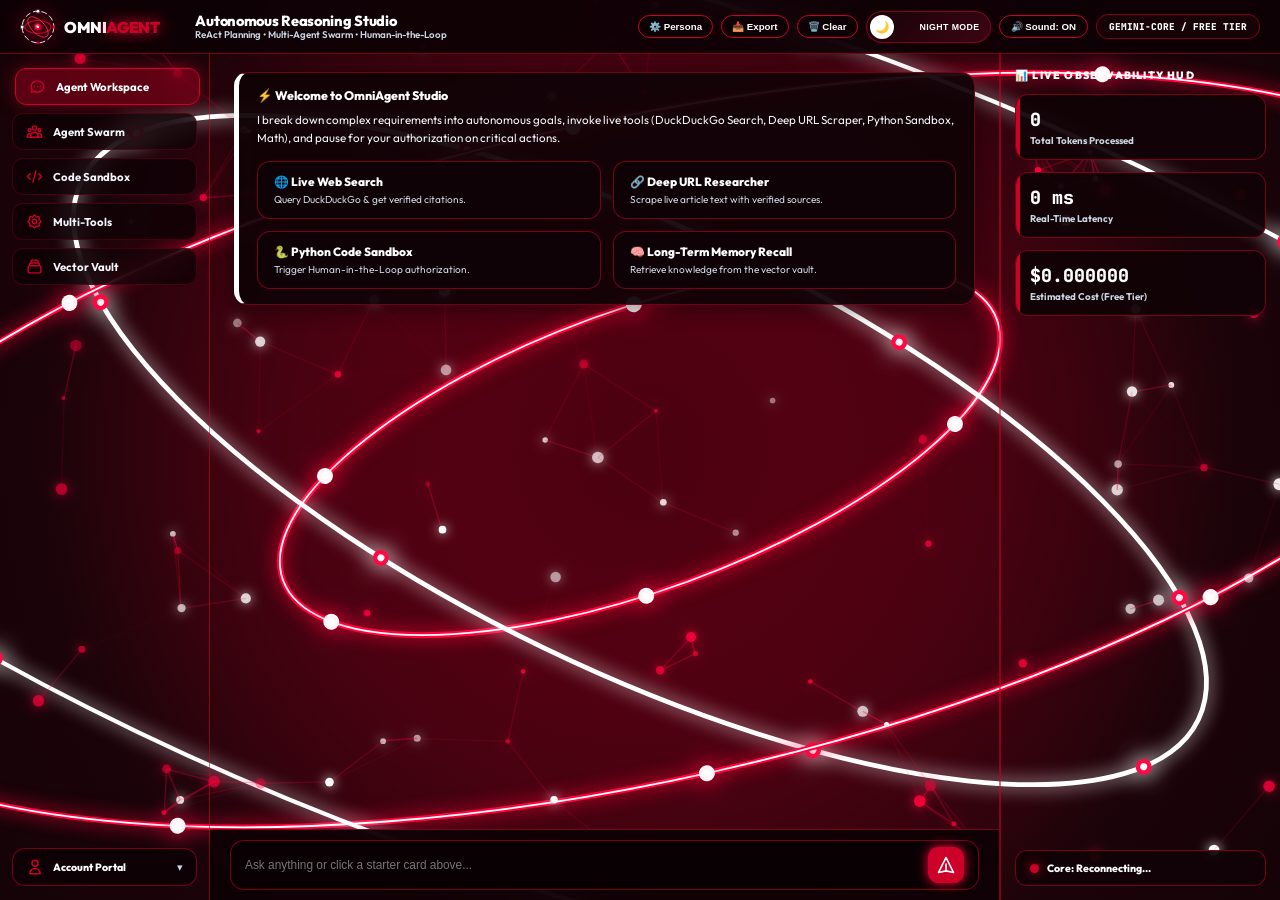
==== commit 4f54456b: "fix: force fresh omni-icon.png with cache buster for instant browser tab update" ====
--- a/static/index.html
+++ b/static/index.html
@@ -5,17 +5,18 @@
     <meta name="viewport" content="width=device-width, initial-scale=1.0, maximum-scale=1.0, user-scalable=no">
     <title>OmniAgent — Autonomous Reasoning Studio</title>
     
-    <!-- 🌟 Browser Tab URL Icon (Favicon & Apple Touch Icon) -->
-    <link rel="icon" type="image/png" href="/static/favicon.png">
-    <link rel="shortcut icon" type="image/png" href="/static/favicon.png">
-    <link rel="apple-touch-icon" href="/static/favicon.png">
+    <!-- 🌟 Browser Tab URL Icon (Forces instant browser refresh) -->
+    <link rel="icon" type="image/png" sizes="32x32" href="/static/omni-icon.png?v=2026">
+    <link rel="icon" type="image/png" sizes="16x16" href="/static/omni-icon.png?v=2026">
+    <link rel="shortcut icon" type="image/png" href="/static/omni-icon.png?v=2026">
+    <link rel="apple-touch-icon" sizes="180x180" href="/static/omni-icon.png?v=2026">
     <meta name="theme-color" content="#a50017">
 
     <!-- 🌐 Rich Social Share Previews -->
     <meta property="og:type" content="website">
     <meta property="og:title" content="OmniAgent — Autonomous Reasoning Studio">
     <meta property="og:description" content="Next-Gen Autonomous Agentic AI Workspace with ReAct Planning, Multi-Agent Swarm, Python Sandbox & Human-in-the-Loop.">
-    <meta property="og:image" content="/static/favicon.png">
+    <meta property="og:image" content="/static/omni-icon.png">
     <meta name="twitter:card" content="summary_large_image">
 
     <link rel="preconnect" href="https://fonts.googleapis.com">
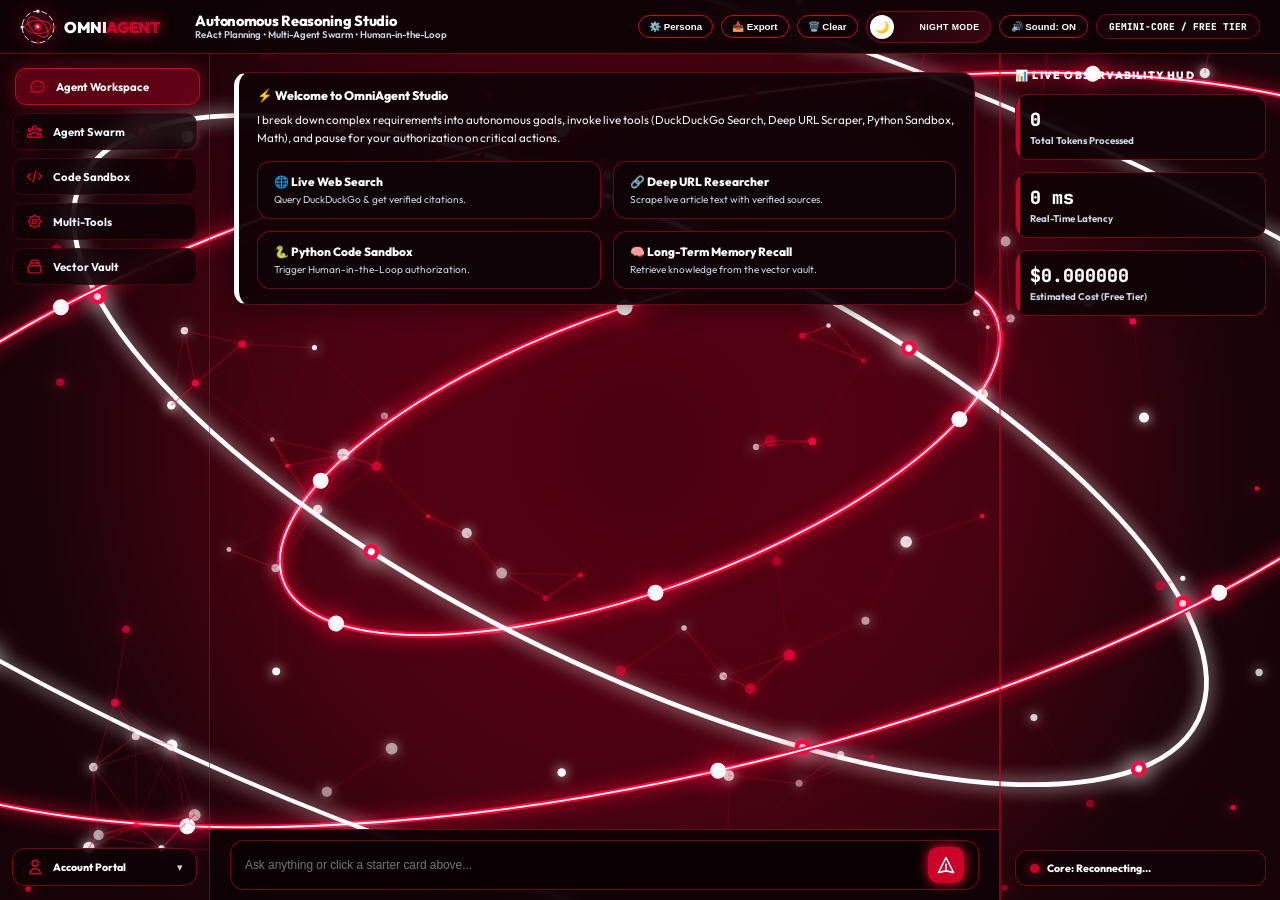
==== commit d2591585: "fix: embed inline data-uri favicon for guaranteed 0ms tab icon rendering" ====
--- a/static/index.html
+++ b/static/index.html
@@ -5,18 +5,16 @@
     <meta name="viewport" content="width=device-width, initial-scale=1.0, maximum-scale=1.0, user-scalable=no">
     <title>OmniAgent — Autonomous Reasoning Studio</title>
     
-    <!-- 🌟 Browser Tab URL Icon (Forces instant browser refresh) -->
-    <link rel="icon" type="image/png" sizes="32x32" href="/static/omni-icon.png?v=2026">
-    <link rel="icon" type="image/png" sizes="16x16" href="/static/omni-icon.png?v=2026">
-    <link rel="shortcut icon" type="image/png" href="/static/omni-icon.png?v=2026">
-    <link rel="apple-touch-icon" sizes="180x180" href="/static/omni-icon.png?v=2026">
+    <!-- 🌟 Instant Zero-Cache Browser Tab Icon -->
+    <link rel="icon" type="image/svg+xml" href="data:image/svg+xml,%3Csvg xmlns='http://www.w3.org/2000/svg' viewBox='0 0 512 512'%3E%3Crect width='512' height='512' rx='128' fill='%23a50017'/%3E%3Ccircle cx='256' cy='256' r='180' fill='none' stroke='%23ffffff' stroke-width='20' stroke-dasharray='38 24' stroke-linecap='round'/%3E%3Ccircle cx='256' cy='76' r='22' fill='%23ffffff'/%3E%3Ccircle cx='256' cy='436' r='22' fill='%23ffffff'/%3E%3Ccircle cx='76' cy='256' r='22' fill='%23ffffff'/%3E%3Ccircle cx='436' cy='256' r='22' fill='%23ffffff'/%3E%3Cellipse cx='256' cy='256' rx='148' ry='68' fill='none' stroke='%23ffffff' stroke-width='22' transform='rotate(-28 256 256)'/%3E%3Cellipse cx='256' cy='256' rx='148' ry='68' fill='none' stroke='%23ffffff' stroke-width='22' transform='rotate(28 256 256)'/%3E%3Ccircle cx='256' cy='256' r='40' fill='%23ffffff'/%3E%3Cpath d='M 238 246 A 20 20 0 0 1 248 236' fill='none' stroke='%23a50017' stroke-width='6' stroke-linecap='round'/%3E%3C/svg%3E">
+    <link rel="apple-touch-icon" href="/static/favicon.svg">
     <meta name="theme-color" content="#a50017">
 
     <!-- 🌐 Rich Social Share Previews -->
     <meta property="og:type" content="website">
     <meta property="og:title" content="OmniAgent — Autonomous Reasoning Studio">
     <meta property="og:description" content="Next-Gen Autonomous Agentic AI Workspace with ReAct Planning, Multi-Agent Swarm, Python Sandbox & Human-in-the-Loop.">
-    <meta property="og:image" content="/static/omni-icon.png">
+    <meta property="og:image" content="/static/favicon.svg">
     <meta name="twitter:card" content="summary_large_image">
 
     <link rel="preconnect" href="https://fonts.googleapis.com">
@@ -72,7 +70,6 @@
 
         <!-- 3-Column Studio Body -->
         <div class="app-body-container">
-            <!-- Left Sidebar Navigation -->
             <aside class="sidebar-nav" id="sidebar-nav">
                 <ul class="nav-links">
                     <li class="nav-item active" id="nav-chat" onclick="showSection('chat')">
@@ -97,7 +94,6 @@
                     </li>
                 </ul>
 
-                <!-- 👤 Account Portal Gateway -->
                 <div class="account-gateway-wrapper">
                     <div class="agent-status-badge account-badge" onclick="toggleAccountMenu()" title="Account & Authentication Gateway">
                         <svg class="account-svg-icon" fill="none" stroke="currentColor" viewBox="0 0 24 24"><path stroke-linecap="round" stroke-linejoin="round" stroke-width="2" d="M16 7a4 4 0 11-8 0 4 4 0 018 0zM12 14a7 7 0 00-7 7h14a7 7 0 00-7-7z"></path></svg>
@@ -117,7 +113,6 @@
                 </div>
             </aside>
 
-            <!-- Center Workspace -->
             <main class="main-workspace">
                 <div class="chat-canvas view-section" id="chat-section">
                     <div class="step-card goal">
